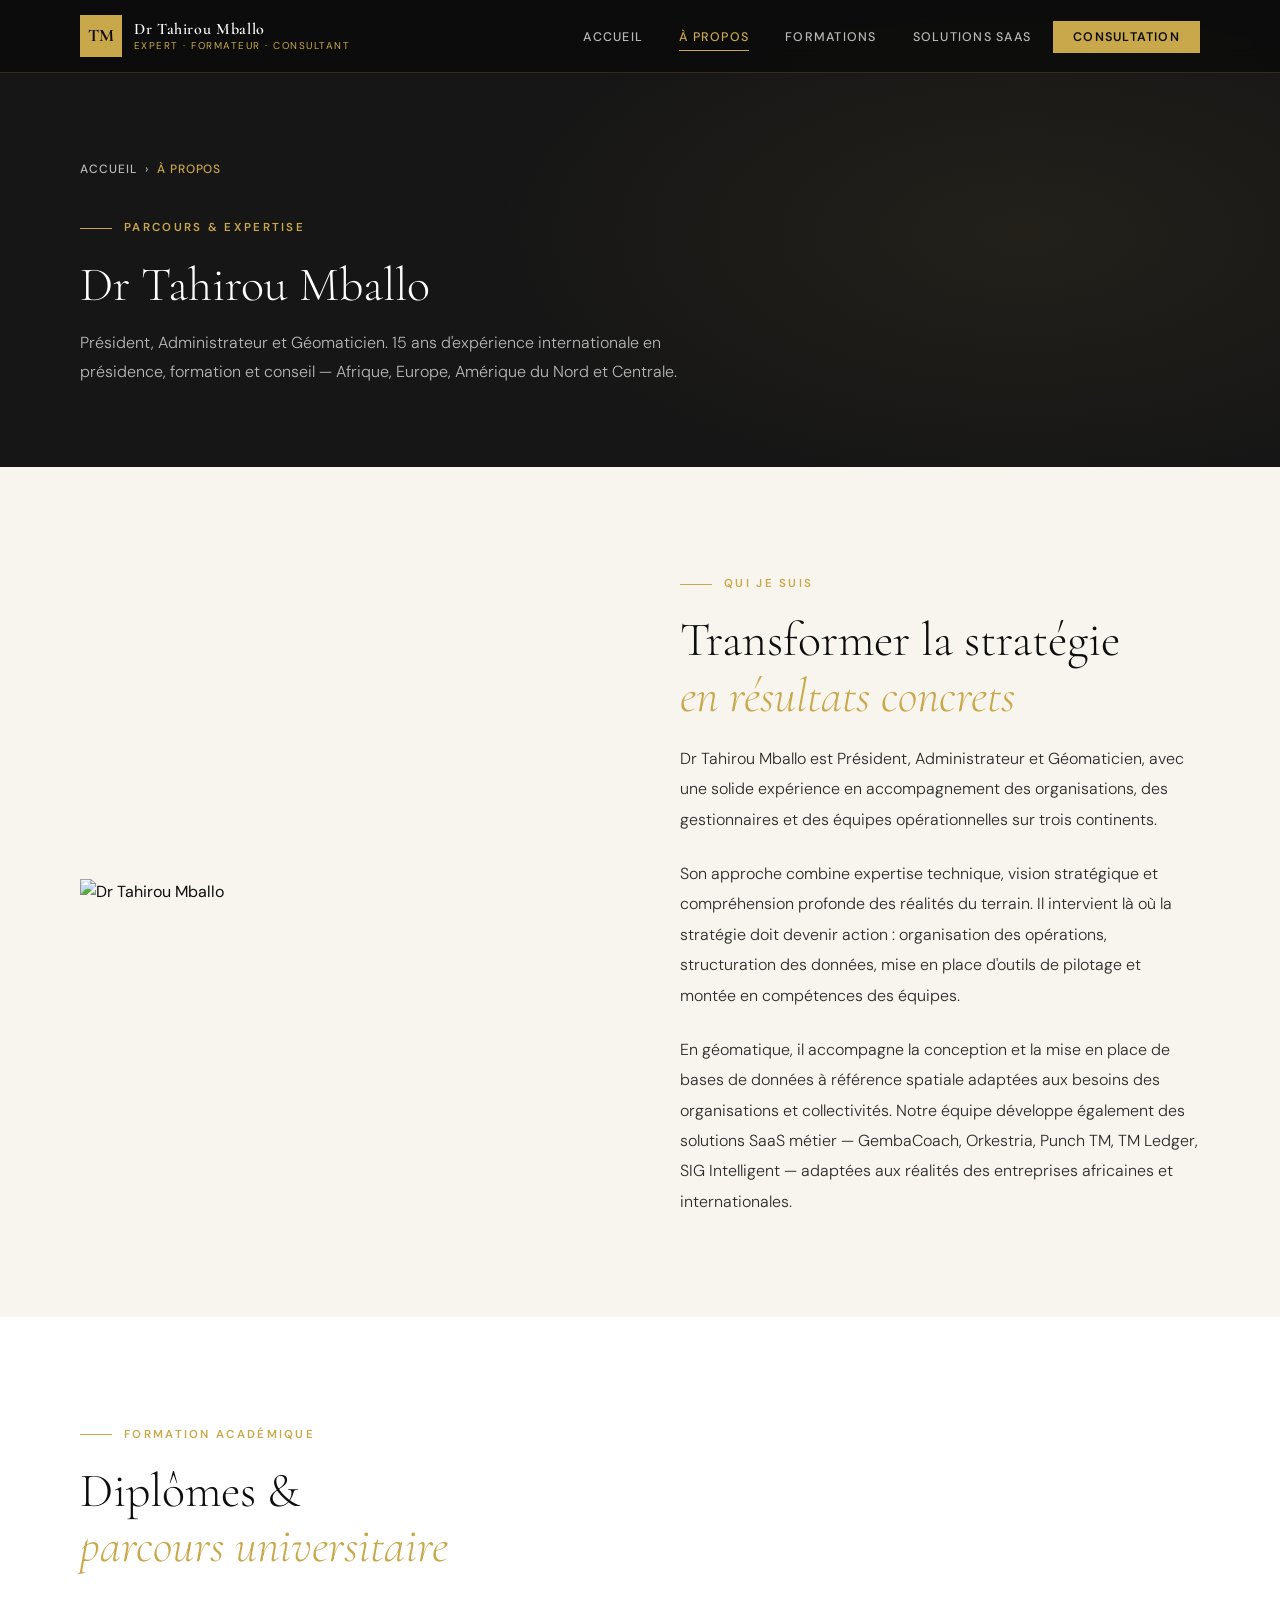
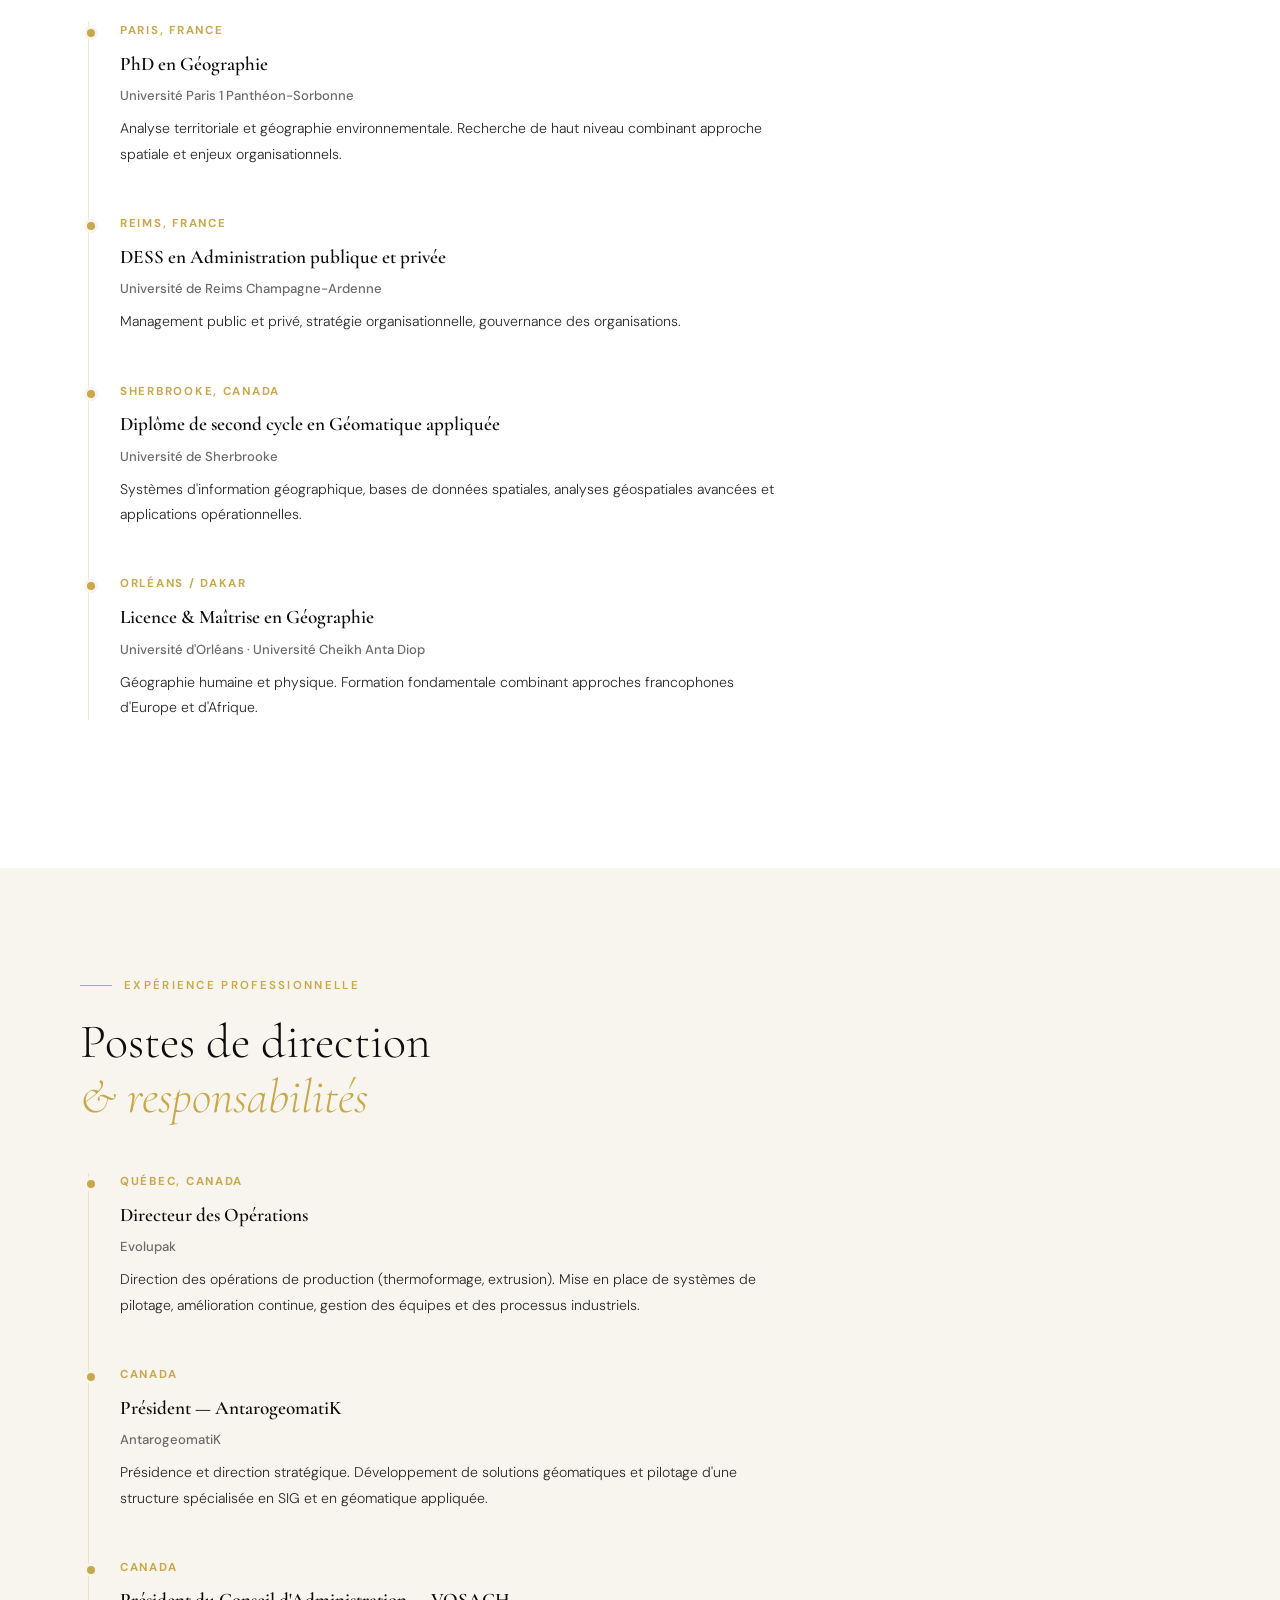
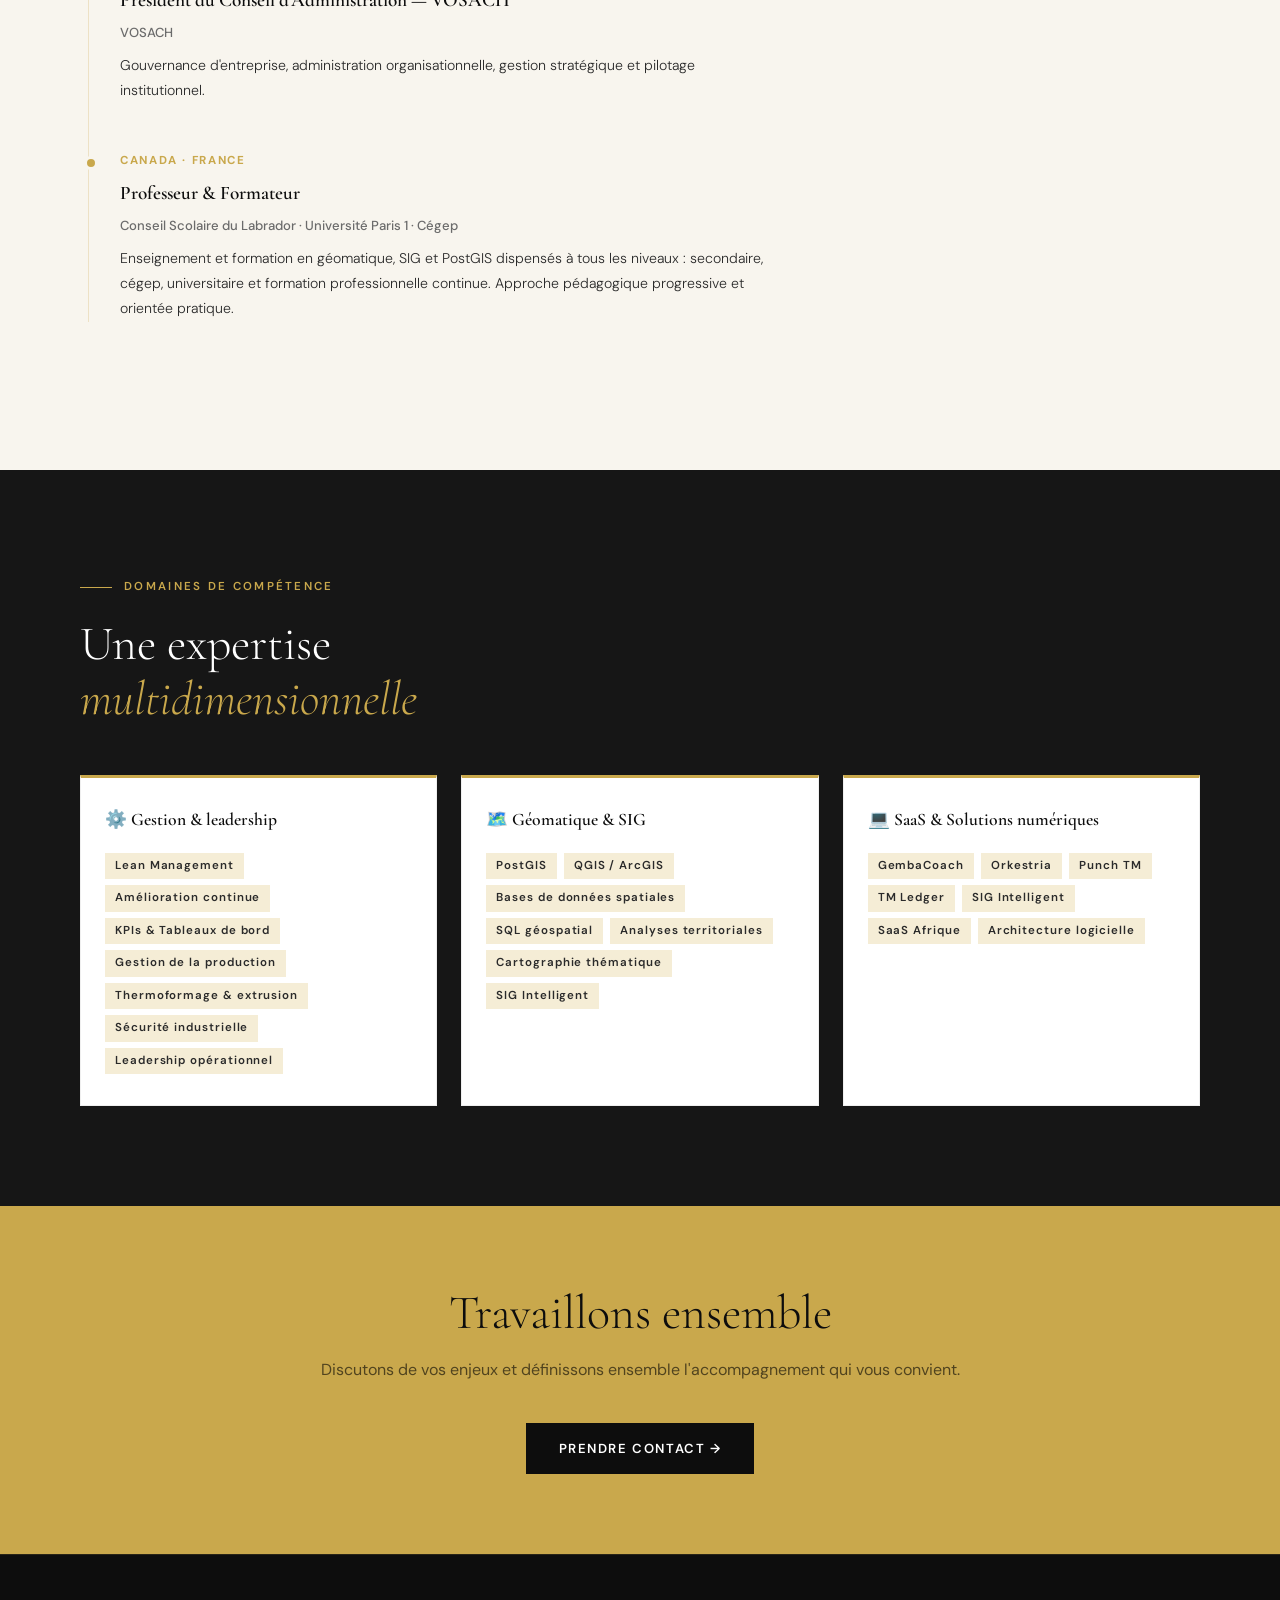
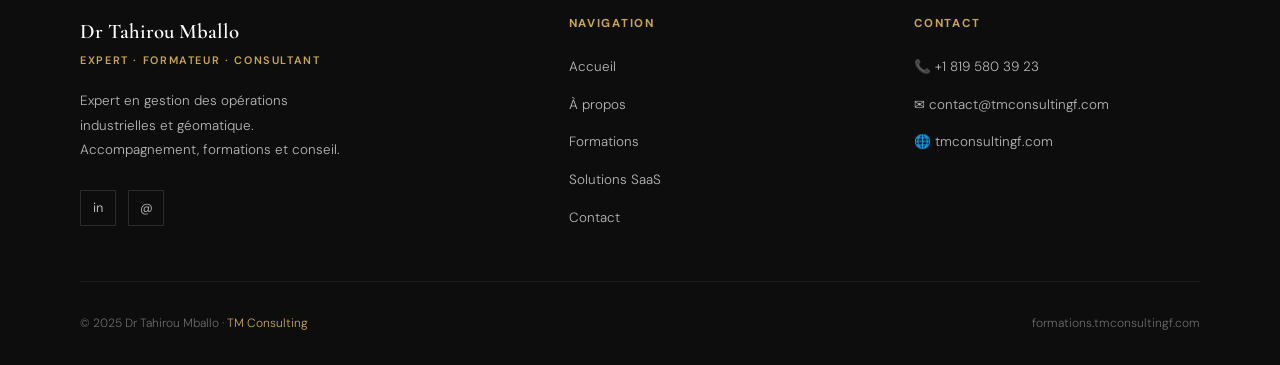
==== a-propos.html @ b9a244ca "Add files via upload" ====
<!DOCTYPE html>
<html lang="fr">
<head>
  <meta charset="UTF-8" />
  <meta name="viewport" content="width=device-width, initial-scale=1.0" />
  <title>À propos — Dr Tahirou Mballo</title>
  <meta name="description" content="Découvrez le parcours académique et professionnel de Dr Tahirou Mballo : PhD Sorbonne, géomaticien, directeur industriel, formateur international." />
  <link rel="stylesheet" href="style.css" />
  <style>
    .timeline { position: relative; padding-left: 40px; }
    .timeline::before {
      content: '';
      position: absolute; left: 8px; top: 0; bottom: 0;
      width: 1px; background: rgba(201,168,76,0.25);
    }
    .timeline-item {
      position: relative; margin-bottom: 48px;
    }
    .timeline-dot {
      position: absolute; left: -36px; top: 4px;
      width: 14px; height: 14px;
      background: var(--gold); border-radius: 50%;
      border: 3px solid var(--off-white);
    }
    .timeline-year {
      font-size: 0.72rem; font-weight: 700;
      letter-spacing: 0.15em; text-transform: uppercase;
      color: var(--gold); margin-bottom: 8px;
    }
    .timeline-title {
      font-family: var(--font-display);
      font-size: 1.2rem; font-weight: 600;
      color: var(--black); margin-bottom: 6px;
    }
    .timeline-org {
      font-size: 0.82rem; color: var(--mid);
      font-weight: 500; margin-bottom: 10px;
    }
    .timeline-desc {
      font-size: 0.88rem; color: var(--charcoal);
      line-height: 1.8; font-weight: 300;
    }
    .skills-grid {
      display: grid; grid-template-columns: repeat(3, 1fr);
      gap: 24px; margin-top: 48px;
    }
    .skill-block {
      background: var(--white); padding: 28px 24px;
      border: 1px solid rgba(0,0,0,0.06);
      border-top: 3px solid var(--gold);
    }
    .skill-block-title {
      font-family: var(--font-display); font-size: 1.1rem;
      font-weight: 600; color: var(--black); margin-bottom: 16px;
    }
    .skill-tag {
      display: inline-block;
      background: var(--gold-pale); color: var(--charcoal);
      font-size: 0.72rem; font-weight: 600; letter-spacing: 0.08em;
      padding: 4px 10px; margin: 3px 3px 3px 0;
    }
    .about-split {
      display: grid; grid-template-columns: 1fr 1fr;
      gap: 80px; align-items: center;
    }
    @media (max-width: 768px) {
      .skills-grid { grid-template-columns: 1fr; }
      .about-split { grid-template-columns: 1fr; gap: 48px; }
    }
  </style>

  <!-- Google tag (gtag.js) -->
  <script async src="https://www.googletagmanager.com/gtag/js?id=G-B671TXPC2J"></script>
  <script>
    window.dataLayer = window.dataLayer || [];
    function gtag(){dataLayer.push(arguments);}
    gtag('js', new Date());
    gtag('config', 'G-B671TXPC2J');
  </script>
</head>
<body>

<nav>
  <div class="nav-inner">
    <a href="index.html" class="nav-logo">
      <div class="nav-logo-mark">TM</div>
      <div class="nav-logo-text">
        <span class="nav-logo-name">Dr Tahirou Mballo</span>
        <span class="nav-logo-sub">Expert · Formateur · Consultant</span>
      </div>
    </a>
    <ul class="nav-links">
      <li><a href="index.html">Accueil</a></li>
      <li><a href="a-propos.html">À propos</a></li>
      <li><a href="formations.html">Formations</a></li>
      <li><a href="solutions.html">Solutions SaaS</a></li>
      <li><a href="contact.html" class="nav-cta">Consultation</a></li>
    </ul>
    <div class="nav-toggle"><span></span><span></span><span></span></div>
  </div>
</nav>

<!-- PAGE HERO -->
<div class="page-hero">
  <div class="container page-hero-inner">
    <div class="breadcrumb">
      <a href="index.html">Accueil</a>
      <span class="breadcrumb-sep">›</span>
      <span>À propos</span>
    </div>
    <div class="section-eyebrow">
      <span class="section-eyebrow-line"></span>
      <span>Parcours & expertise</span>
    </div>
    <h1 class="section-title">Dr Tahirou Mballo</h1>
    <p class="section-subtitle">Président, Administrateur et Géomaticien. 15 ans d'expérience internationale en présidence, formation et conseil — Afrique, Europe, Amérique du Nord et Centrale.</p>
  </div>
</div>

<!-- BIO SPLIT -->
<section style="background:var(--off-white)">
  <div class="container">
    <div class="about-split">
      <div>
        <img
          src="https://images.squarespace-cdn.com/content/v1/696e6aacc1ed0f433fd55e11/cd7c0e10-d17a-49be-b29f-80b2550ee6e0/image+Tahirou.jpg"
          alt="Dr Tahirou Mballo"
          style="width:100%; max-width:460px; display:block;"
          loading="lazy"
        />
      </div>
      <div>
        <div class="section-eyebrow fade-up">
          <span class="section-eyebrow-line"></span>
          <span>Qui je suis</span>
        </div>
        <h2 class="section-title fade-up">Transformer la stratégie<br><em>en résultats concrets</em></h2>
        <p style="font-size:1rem; line-height:1.9; color:var(--charcoal); font-weight:300; margin-bottom:24px;" class="fade-up">
          Dr Tahirou Mballo est Président, Administrateur et Géomaticien, avec une solide expérience en accompagnement des organisations, des gestionnaires et des équipes opérationnelles sur trois continents.
        </p>
        <p style="font-size:1rem; line-height:1.9; color:var(--charcoal); font-weight:300; margin-bottom:24px;" class="fade-up">
          Son approche combine expertise technique, vision stratégique et compréhension profonde des réalités du terrain. Il intervient là où la stratégie doit devenir action : organisation des opérations, structuration des données, mise en place d'outils de pilotage et montée en compétences des équipes.
        </p>
        <p style="font-size:1rem; line-height:1.9; color:var(--charcoal); font-weight:300;" class="fade-up">
          En géomatique, il accompagne la conception et la mise en place de bases de données à référence spatiale adaptées aux besoins des organisations et collectivités. Notre équipe développe également des solutions SaaS métier — GembaCoach, Orkestria, Punch TM, TM Ledger, SIG Intelligent — adaptées aux réalités des entreprises africaines et internationales.
        </p>
      </div>
    </div>
  </div>
</section>

<!-- DIPLÔMES / TIMELINE -->
<section style="background:var(--white)">
  <div class="container">
    <div class="section-eyebrow fade-up">
      <span class="section-eyebrow-line"></span>
      <span>Formation académique</span>
    </div>
    <h2 class="section-title fade-up">Diplômes &<br><em>parcours universitaire</em></h2>
    <div style="max-width:700px; margin-top:48px;">
      <div class="timeline">

        <div class="timeline-item fade-up">
          <div class="timeline-dot"></div>
          <div class="timeline-year">Paris, France</div>
          <div class="timeline-title">PhD en Géographie</div>
          <div class="timeline-org">Université Paris 1 Panthéon-Sorbonne</div>
          <div class="timeline-desc">Analyse territoriale et géographie environnementale. Recherche de haut niveau combinant approche spatiale et enjeux organisationnels.</div>
        </div>

        <div class="timeline-item fade-up">
          <div class="timeline-dot"></div>
          <div class="timeline-year">Reims, France</div>
          <div class="timeline-title">DESS en Administration publique et privée</div>
          <div class="timeline-org">Université de Reims Champagne-Ardenne</div>
          <div class="timeline-desc">Management public et privé, stratégie organisationnelle, gouvernance des organisations.</div>
        </div>

        <div class="timeline-item fade-up">
          <div class="timeline-dot"></div>
          <div class="timeline-year">Sherbrooke, Canada</div>
          <div class="timeline-title">Diplôme de second cycle en Géomatique appliquée</div>
          <div class="timeline-org">Université de Sherbrooke</div>
          <div class="timeline-desc">Systèmes d'information géographique, bases de données spatiales, analyses géospatiales avancées et applications opérationnelles.</div>
        </div>

        <div class="timeline-item fade-up">
          <div class="timeline-dot"></div>
          <div class="timeline-year">Orléans / Dakar</div>
          <div class="timeline-title">Licence & Maîtrise en Géographie</div>
          <div class="timeline-org">Université d'Orléans · Université Cheikh Anta Diop</div>
          <div class="timeline-desc">Géographie humaine et physique. Formation fondamentale combinant approches francophones d'Europe et d'Afrique.</div>
        </div>

      </div>
    </div>
  </div>
</section>

<!-- EXPÉRIENCE PRO -->
<section style="background:var(--off-white)">
  <div class="container">
    <div class="section-eyebrow fade-up">
      <span class="section-eyebrow-line"></span>
      <span>Expérience professionnelle</span>
    </div>
    <h2 class="section-title fade-up">Postes de direction<br><em>& responsabilités</em></h2>
    <div style="max-width:700px; margin-top:48px;">
      <div class="timeline">

        <div class="timeline-item fade-up">
          <div class="timeline-dot"></div>
          <div class="timeline-year">Québec, Canada</div>
          <div class="timeline-title">Directeur des Opérations</div>
          <div class="timeline-org">Evolupak</div>
          <div class="timeline-desc">Direction des opérations de production (thermoformage, extrusion). Mise en place de systèmes de pilotage, amélioration continue, gestion des équipes et des processus industriels.</div>
        </div>

        <div class="timeline-item fade-up">
          <div class="timeline-dot"></div>
          <div class="timeline-year">Canada</div>
          <div class="timeline-title">Président — AntarogeomatiK</div>
          <div class="timeline-org">AntarogeomatiK</div>
          <div class="timeline-desc">Présidence et direction stratégique. Développement de solutions géomatiques et pilotage d'une structure spécialisée en SIG et en géomatique appliquée.</div>
        </div>

        <div class="timeline-item fade-up">
          <div class="timeline-dot"></div>
          <div class="timeline-year">Canada</div>
          <div class="timeline-title">Président du Conseil d'Administration — VOSACH</div>
          <div class="timeline-org">VOSACH</div>
          <div class="timeline-desc">Gouvernance d'entreprise, administration organisationnelle, gestion stratégique et pilotage institutionnel.</div>
        </div>

        <div class="timeline-item fade-up">
          <div class="timeline-dot"></div>
          <div class="timeline-year">Canada · France</div>
          <div class="timeline-title">Professeur & Formateur</div>
          <div class="timeline-org">Conseil Scolaire du Labrador · Université Paris 1 · Cégep</div>
          <div class="timeline-desc">Enseignement et formation en géomatique, SIG et PostGIS dispensés à tous les niveaux : secondaire, cégep, universitaire et formation professionnelle continue. Approche pédagogique progressive et orientée pratique.</div>
        </div>

      </div>
    </div>
  </div>
</section>

<!-- COMPÉTENCES -->
<section style="background:var(--dark)">
  <div class="container">
    <div class="section-eyebrow fade-up">
      <span class="section-eyebrow-line"></span>
      <span>Domaines de compétence</span>
    </div>
    <h2 class="section-title fade-up" style="color:var(--white)">Une expertise<br><em>multidimensionnelle</em></h2>
    <div class="skills-grid">
      <div class="skill-block fade-up">
        <div class="skill-block-title">⚙️ Gestion & leadership</div>
        <span class="skill-tag">Lean Management</span>
        <span class="skill-tag">Amélioration continue</span>
        <span class="skill-tag">KPIs & Tableaux de bord</span>
        <span class="skill-tag">Gestion de la production</span>
        <span class="skill-tag">Thermoformage & extrusion</span>
        <span class="skill-tag">Sécurité industrielle</span>
        <span class="skill-tag">Leadership opérationnel</span>
      </div>
      <div class="skill-block fade-up">
        <div class="skill-block-title">🗺️ Géomatique & SIG</div>
        <span class="skill-tag">PostGIS</span>
        <span class="skill-tag">QGIS / ArcGIS</span>
        <span class="skill-tag">Bases de données spatiales</span>
        <span class="skill-tag">SQL géospatial</span>
        <span class="skill-tag">Analyses territoriales</span>
        <span class="skill-tag">Cartographie thématique</span>
        <span class="skill-tag">SIG Intelligent</span>
      </div>
      <div class="skill-block fade-up">
        <div class="skill-block-title">💻 SaaS & Solutions numériques</div>
        <span class="skill-tag">GembaCoach</span>
        <span class="skill-tag">Orkestria</span>
        <span class="skill-tag">Punch TM</span>
        <span class="skill-tag">TM Ledger</span>
        <span class="skill-tag">SIG Intelligent</span>
        <span class="skill-tag">SaaS Afrique</span>
        <span class="skill-tag">Architecture logicielle</span>
      </div>
    </div>
  </div>
</section>

<!-- CTA -->
<div class="cta-band">
  <div class="container">
    <h2 class="section-title">Travaillons ensemble</h2>
    <p>Discutons de vos enjeux et définissons ensemble l'accompagnement qui vous convient.</p>
    <a href="contact.html" class="btn btn-dark">Prendre contact →</a>
  </div>
</div>

<footer>
  <div class="container">
    <div class="footer-grid">
      <div>
        <div class="footer-brand-name">Dr Tahirou Mballo</div>
        <div class="footer-brand-tag">Expert · Formateur · Consultant</div>
        <p class="footer-brand-desc">Expert en gestion des opérations industrielles et géomatique. Accompagnement, formations et conseil.</p>
        <div class="footer-social">
          <a href="https://www.linkedin.com/in/tahirou-m-24b59b109" target="_blank" rel="noopener">in</a>
          <a href="mailto:contact@tmconsultingf.com">@</a>
        </div>
      </div>
      <div>
        <div class="footer-col-title">Navigation</div>
        <ul class="footer-links">
          <li><a href="index.html">Accueil</a></li>
          <li><a href="a-propos.html">À propos</a></li>
          <li><a href="formations.html">Formations</a></li>
          <li><a href="solutions.html">Solutions SaaS</a></li>
          <li><a href="contact.html">Contact</a></li>
        </ul>
      </div>
      <div>
        <div class="footer-col-title">Contact</div>
        <ul class="footer-links">
          <li><a href="tel:+18195803923">📞 +1 819 580 39 23</a></li>
          <li><a href="mailto:contact@tmconsultingf.com">✉ contact@tmconsultingf.com</a></li>
          <li><a href="https://www.tmconsultingf.com" target="_blank">🌐 tmconsultingf.com</a></li>
        </ul>
      </div>
    </div>
    <div class="footer-bottom">
      <p class="footer-copy">© 2025 Dr Tahirou Mballo · <a href="https://www.tmconsultingf.com">TM Consulting</a></p>
      <p class="footer-copy">formations.tmconsultingf.com</p>
    </div>
  </div>
</footer>

<script src="script.js"></script>
</body>
</html>
---- style.css ----
@import url('https://fonts.googleapis.com/css2?family=Cormorant+Garamond:ital,wght@0,300;0,400;0,600;0,700;1,300;1,400&family=DM+Sans:wght@300;400;500;600&display=swap');

:root {
  --gold: #C9A84C;
  --gold-light: #E8C97A;
  --gold-pale: #F5EDD6;
  --black: #0D0D0D;
  --dark: #161616;
  --charcoal: #2A2A2A;
  --mid: #6B6B6B;
  --silver: #B8B8B8;
  --off-white: #F8F5EE;
  --white: #FFFFFF;
  --accent: #8B1A1A;

  --font-display: 'Cormorant Garamond', Georgia, serif;
  --font-body: 'DM Sans', sans-serif;

  --max-w: 1200px;
  --section-pad: 100px 0;
  --radius: 2px;
  --transition: all 0.35s cubic-bezier(0.25, 0.46, 0.45, 0.94);
}

*, *::before, *::after { box-sizing: border-box; margin: 0; padding: 0; }

html { scroll-behavior: smooth; font-size: 16px; }

body {
  background: var(--off-white);
  color: var(--black);
  font-family: var(--font-body);
  line-height: 1.6;
  overflow-x: hidden;
}

/* ── SCROLLBAR ─────────────────────────────── */
::-webkit-scrollbar { width: 4px; }
::-webkit-scrollbar-track { background: var(--off-white); }
::-webkit-scrollbar-thumb { background: var(--gold); }

/* ── CONTAINER ──────────────────────────────── */
.container { max-width: var(--max-w); margin: 0 auto; padding: 0 40px; }

/* ── NAV ────────────────────────────────────── */
nav {
  position: fixed; top: 0; left: 0; right: 0; z-index: 1000;
  background: rgba(13,13,13,0.96);
  backdrop-filter: blur(12px);
  border-bottom: 1px solid rgba(201,168,76,0.2);
  transition: var(--transition);
}

.nav-inner {
  max-width: var(--max-w);
  margin: 0 auto;
  padding: 0 40px;
  height: 72px;
  display: flex;
  align-items: center;
  justify-content: space-between;
}

.nav-logo {
  display: flex; align-items: center; gap: 12px;
  text-decoration: none;
}

.nav-logo-mark {
  width: 42px; height: 42px;
  background: var(--gold);
  display: flex; align-items: center; justify-content: center;
  font-family: var(--font-display);
  font-size: 1.1rem; font-weight: 700;
  color: var(--black);
  letter-spacing: -0.02em;
}

.nav-logo-text {
  display: flex; flex-direction: column;
  line-height: 1.2;
}

.nav-logo-name {
  font-family: var(--font-display);
  font-size: 1rem; font-weight: 600;
  color: var(--white);
  letter-spacing: 0.04em;
}

.nav-logo-sub {
  font-size: 0.62rem; font-weight: 400;
  color: var(--gold);
  letter-spacing: 0.15em;
  text-transform: uppercase;
}

.nav-links {
  display: flex; align-items: center; gap: 8px;
  list-style: none;
}

.nav-links a {
  font-family: var(--font-body);
  font-size: 0.78rem;
  font-weight: 500;
  letter-spacing: 0.1em;
  text-transform: uppercase;
  color: var(--silver);
  text-decoration: none;
  padding: 6px 14px;
  transition: var(--transition);
  position: relative;
}

.nav-links a::after {
  content: '';
  position: absolute; bottom: 0; left: 14px; right: 14px;
  height: 1px;
  background: var(--gold);
  transform: scaleX(0);
  transition: var(--transition);
}

.nav-links a:hover { color: var(--white); }
.nav-links a:hover::after, .nav-links a.active::after { transform: scaleX(1); }
.nav-links a.active { color: var(--gold); }

.nav-cta {
  background: var(--gold) !important;
  color: var(--black) !important;
  padding: 8px 20px !important;
  font-weight: 600 !important;
}
.nav-cta:hover { background: var(--gold-light) !important; }
.nav-cta::after { display: none !important; }

/* Hamburger */
.nav-toggle {
  display: none;
  flex-direction: column; gap: 5px;
  cursor: pointer; padding: 4px;
}
.nav-toggle span {
  width: 24px; height: 2px;
  background: var(--silver);
  transition: var(--transition);
}

/* ── HERO ────────────────────────────────────── */
.hero {
  min-height: 100vh;
  background: var(--dark);
  display: flex; align-items: center;
  position: relative;
  overflow: hidden;
  padding-top: 72px;
}

.hero-bg {
  position: absolute; inset: 0;
  background:
    radial-gradient(ellipse 60% 80% at 70% 50%, rgba(201,168,76,0.08) 0%, transparent 70%),
    radial-gradient(ellipse 40% 60% at 10% 80%, rgba(139,26,26,0.06) 0%, transparent 60%);
}

.hero-grid {
  position: absolute; inset: 0;
  background-image:
    linear-gradient(rgba(201,168,76,0.04) 1px, transparent 1px),
    linear-gradient(90deg, rgba(201,168,76,0.04) 1px, transparent 1px);
  background-size: 80px 80px;
}

.hero-inner {
  position: relative; z-index: 2;
  max-width: var(--max-w);
  margin: 0 auto;
  padding: 80px 40px;
  display: grid;
  grid-template-columns: 1fr 1fr;
  gap: 80px;
  align-items: center;
}

.hero-eyebrow {
  display: inline-flex; align-items: center; gap: 12px;
  margin-bottom: 28px;
}

.hero-eyebrow-line { width: 40px; height: 1px; background: var(--gold); }

.hero-eyebrow span {
  font-size: 0.72rem;
  font-weight: 600;
  letter-spacing: 0.2em;
  text-transform: uppercase;
  color: var(--gold);
}

.hero-title {
  font-family: var(--font-display);
  font-size: clamp(2.8rem, 5vw, 4.2rem);
  font-weight: 300;
  line-height: 1.1;
  color: var(--white);
  margin-bottom: 24px;
}

.hero-title strong {
  display: block;
  font-weight: 700;
  color: var(--gold);
  font-style: italic;
}

.hero-sub {
  font-size: 1.05rem;
  font-weight: 300;
  color: var(--silver);
  margin-bottom: 48px;
  max-width: 480px;
  line-height: 1.8;
}

.hero-actions { display: flex; gap: 16px; flex-wrap: wrap; }

.btn {
  display: inline-flex; align-items: center; gap: 10px;
  padding: 14px 32px;
  font-family: var(--font-body);
  font-size: 0.82rem;
  font-weight: 600;
  letter-spacing: 0.12em;
  text-transform: uppercase;
  text-decoration: none;
  transition: var(--transition);
  cursor: pointer;
  border: none;
}

.btn-primary {
  background: var(--gold);
  color: var(--black);
}
.btn-primary:hover {
  background: var(--gold-light);
  transform: translateY(-2px);
  box-shadow: 0 12px 40px rgba(201,168,76,0.3);
}

.btn-outline {
  background: transparent;
  color: var(--white);
  border: 1px solid rgba(255,255,255,0.2);
}
.btn-outline:hover {
  border-color: var(--gold);
  color: var(--gold);
  transform: translateY(-2px);
}

.btn-dark {
  background: var(--black);
  color: var(--white);
  border: 1px solid var(--black);
}
.btn-dark:hover {
  background: var(--charcoal);
  transform: translateY(-2px);
}

.hero-stats {
  display: flex; gap: 40px; margin-top: 56px;
  padding-top: 40px;
  border-top: 1px solid rgba(255,255,255,0.08);
}

.hero-stat-num {
  font-family: var(--font-display);
  font-size: 2.2rem;
  font-weight: 700;
  color: var(--gold);
  line-height: 1;
}

.hero-stat-label {
  font-size: 0.72rem;
  font-weight: 400;
  color: var(--silver);
  letter-spacing: 0.08em;
  margin-top: 4px;
}

.hero-visual {
  position: relative;
}

.hero-img-wrap {
  position: relative;
}

.hero-img-wrap::before {
  content: '';
  position: absolute;
  top: -20px; left: -20px;
  right: 20px; bottom: 20px;
  border: 1px solid rgba(201,168,76,0.3);
  z-index: 0;
}

.hero-img-wrap img {
  width: 100%;
  height: 520px;
  object-fit: cover;
  object-position: top center;
  position: relative; z-index: 1;
  filter: grayscale(20%);
}

.hero-badge {
  position: absolute;
  bottom: -24px; left: -24px; z-index: 2;
  background: var(--gold);
  color: var(--black);
  padding: 20px 24px;
  min-width: 160px;
}

.hero-badge-num {
  font-family: var(--font-display);
  font-size: 2rem;
  font-weight: 700;
  line-height: 1;
}

.hero-badge-text {
  font-size: 0.68rem;
  font-weight: 600;
  letter-spacing: 0.1em;
  text-transform: uppercase;
  margin-top: 4px;
}

/* ── TICKER ──────────────────────────────────── */
.ticker {
  background: var(--gold);
  padding: 14px 0;
  overflow: hidden;
}

.ticker-inner {
  display: flex; align-items: center;
  white-space: nowrap;
  animation: ticker 30s linear infinite;
}

.ticker-item {
  font-size: 0.75rem;
  font-weight: 700;
  letter-spacing: 0.2em;
  text-transform: uppercase;
  color: var(--black);
  padding: 0 40px;
}

.ticker-sep {
  color: rgba(0,0,0,0.3);
  font-size: 1rem;
}

@keyframes ticker {
  from { transform: translateX(0); }
  to { transform: translateX(-50%); }
}

/* ── SECTIONS ────────────────────────────────── */
section { padding: var(--section-pad); }

.section-eyebrow {
  display: inline-flex; align-items: center; gap: 12px;
  margin-bottom: 20px;
}

.section-eyebrow-line { width: 32px; height: 1px; background: var(--gold); }

.section-eyebrow span {
  font-size: 0.72rem;
  font-weight: 600;
  letter-spacing: 0.2em;
  text-transform: uppercase;
  color: var(--gold);
}

.section-title {
  font-family: var(--font-display);
  font-size: clamp(2rem, 4vw, 3rem);
  font-weight: 300;
  line-height: 1.15;
  color: var(--black);
  margin-bottom: 20px;
}

.section-title em {
  font-style: italic;
  color: var(--gold);
}

.section-subtitle {
  font-size: 1rem;
  font-weight: 300;
  color: var(--mid);
  max-width: 560px;
  line-height: 1.8;
}

/* ── SERVICES ────────────────────────────────── */
.services { background: var(--white); }

.services-grid {
  display: grid;
  grid-template-columns: repeat(3, 1fr);
  gap: 2px;
  margin-top: 60px;
  background: var(--silver);
}

.service-card {
  background: var(--white);
  padding: 48px 40px;
  position: relative;
  overflow: hidden;
  text-decoration: none;
  display: block;
  transition: var(--transition);
}

.service-card::before {
  content: '';
  position: absolute;
  bottom: 0; left: 0; right: 0;
  height: 3px;
  background: var(--gold);
  transform: scaleX(0);
  transform-origin: left;
  transition: var(--transition);
}

.service-card:hover::before { transform: scaleX(1); }
.service-card:hover { background: var(--off-white); }

.service-num {
  font-family: var(--font-display);
  font-size: 3.5rem;
  font-weight: 300;
  color: var(--gold-pale);
  line-height: 1;
  margin-bottom: 24px;
  transition: var(--transition);
}

.service-card:hover .service-num { color: var(--gold-light); }

.service-icon {
  width: 48px; height: 48px;
  background: var(--gold-pale);
  display: flex; align-items: center; justify-content: center;
  margin-bottom: 24px;
  font-size: 1.4rem;
  transition: var(--transition);
}

.service-card:hover .service-icon { background: var(--gold); }

.service-title {
  font-family: var(--font-display);
  font-size: 1.4rem;
  font-weight: 600;
  color: var(--black);
  margin-bottom: 16px;
  line-height: 1.3;
}

.service-desc {
  font-size: 0.88rem;
  font-weight: 300;
  color: var(--mid);
  line-height: 1.8;
  margin-bottom: 28px;
}

.service-link {
  display: inline-flex; align-items: center; gap: 8px;
  font-size: 0.75rem;
  font-weight: 600;
  letter-spacing: 0.12em;
  text-transform: uppercase;
  color: var(--gold);
}

.service-arrow { transition: var(--transition); }
.service-card:hover .service-arrow { transform: translateX(4px); }

/* ── ABOUT STRIP ─────────────────────────────── */
.about-strip {
  background: var(--dark);
  display: grid;
  grid-template-columns: 1fr 1fr;
  min-height: 600px;
}

.about-img-col {
  position: relative; overflow: hidden;
}

.about-img-col img {
  width: 100%; height: 100%;
  object-fit: cover;
  object-position: top center;
  filter: grayscale(30%) brightness(0.7);
  transition: var(--transition);
}

.about-strip:hover .about-img-col img {
  filter: grayscale(10%) brightness(0.8);
}

.about-img-overlay {
  position: absolute; inset: 0;
  background: linear-gradient(90deg, transparent 60%, var(--dark) 100%);
}

.about-content {
  padding: 80px 60px;
  display: flex; flex-direction: column; justify-content: center;
}

.about-quote {
  font-family: var(--font-display);
  font-size: 1.5rem;
  font-weight: 300;
  font-style: italic;
  color: var(--off-white);
  border-left: 2px solid var(--gold);
  padding-left: 24px;
  margin: 32px 0;
  line-height: 1.6;
}

.about-bio {
  font-size: 0.9rem;
  font-weight: 300;
  color: var(--silver);
  line-height: 1.9;
  margin-bottom: 40px;
}

.credentials {
  display: flex; flex-direction: column; gap: 12px;
  margin-bottom: 40px;
}

.credential {
  display: flex; align-items: flex-start; gap: 12px;
  padding: 14px 18px;
  background: rgba(255,255,255,0.04);
  border: 1px solid rgba(201,168,76,0.15);
}

.credential-dot {
  width: 6px; height: 6px;
  background: var(--gold);
  border-radius: 50%;
  margin-top: 6px; flex-shrink: 0;
}

.credential-text {
  font-size: 0.82rem;
  font-weight: 400;
  color: var(--silver);
  line-height: 1.5;
}

.credential-text strong {
  color: var(--off-white);
  font-weight: 600;
  display: block;
}

/* ── FORMATIONS ──────────────────────────────── */
.formations-section { background: var(--off-white); }

.formations-grid {
  display: grid;
  grid-template-columns: repeat(2, 1fr);
  gap: 32px;
  margin-top: 60px;
}

.formation-card {
  background: var(--white);
  border: 1px solid rgba(0,0,0,0.06);
  overflow: hidden;
  text-decoration: none;
  display: block;
  transition: var(--transition);
}

.formation-card:hover {
  transform: translateY(-4px);
  box-shadow: 0 24px 60px rgba(0,0,0,0.1);
  border-color: var(--gold);
}

.formation-img {
  height: 240px;
  overflow: hidden;
}

.formation-img img {
  width: 100%; height: 100%;
  object-fit: cover;
  transition: transform 0.5s ease;
}

.formation-card:hover .formation-img img { transform: scale(1.04); }

.formation-body { padding: 36px 36px 40px; }

.formation-tag {
  display: inline-block;
  background: var(--gold-pale);
  color: var(--gold);
  font-size: 0.68rem;
  font-weight: 700;
  letter-spacing: 0.15em;
  text-transform: uppercase;
  padding: 4px 12px;
  margin-bottom: 20px;
}

.formation-title {
  font-family: var(--font-display);
  font-size: 1.5rem;
  font-weight: 600;
  color: var(--black);
  margin-bottom: 16px;
  line-height: 1.3;
}

.formation-desc {
  font-size: 0.88rem;
  font-weight: 300;
  color: var(--mid);
  line-height: 1.8;
  margin-bottom: 28px;
}

.formation-modules {
  list-style: none;
  margin-bottom: 32px;
}

.formation-modules li {
  display: flex; align-items: center; gap: 10px;
  font-size: 0.82rem;
  font-weight: 400;
  color: var(--charcoal);
  padding: 8px 0;
  border-bottom: 1px solid rgba(0,0,0,0.05);
}

.formation-modules li::before {
  content: '→';
  color: var(--gold);
  font-weight: 700;
  flex-shrink: 0;
}

.formation-footer {
  display: flex; align-items: center; justify-content: space-between;
  padding-top: 20px;
  border-top: 1px solid rgba(0,0,0,0.06);
}

.formation-meta {
  font-size: 0.75rem;
  color: var(--mid);
  font-weight: 400;
}

/* ── TESTIMONIALS / STATS ────────────────────── */
.impact { background: var(--black); padding: 80px 0; }

.impact-grid {
  display: grid;
  grid-template-columns: repeat(4, 1fr);
  gap: 1px;
  background: rgba(255,255,255,0.06);
  margin-bottom: 80px;
}

.impact-item {
  background: var(--black);
  padding: 48px 32px;
  text-align: center;
}

.impact-num {
  font-family: var(--font-display);
  font-size: 3rem;
  font-weight: 700;
  color: var(--gold);
  line-height: 1;
  margin-bottom: 10px;
}

.impact-label {
  font-size: 0.78rem;
  font-weight: 400;
  color: var(--silver);
  letter-spacing: 0.08em;
  line-height: 1.5;
}

.expertise-flags {
  display: flex; justify-content: center; gap: 24px;
  flex-wrap: wrap;
  padding-top: 60px;
  border-top: 1px solid rgba(255,255,255,0.06);
}

.expertise-flag {
  display: flex; align-items: center; gap: 10px;
  padding: 12px 20px;
  border: 1px solid rgba(201,168,76,0.2);
  background: rgba(201,168,76,0.04);
}

.expertise-flag span {
  font-size: 0.75rem;
  font-weight: 600;
  letter-spacing: 0.1em;
  text-transform: uppercase;
  color: var(--silver);
}

.flag-icon { font-size: 1rem; }

/* ── CTA BAND ─────────────────────────────────── */
.cta-band {
  background: var(--gold);
  padding: 80px 0;
  text-align: center;
}

.cta-band .section-title { color: var(--black); margin-bottom: 16px; }
.cta-band p { color: rgba(0,0,0,0.6); font-size: 1rem; margin-bottom: 40px; }

/* ── CONTACT ─────────────────────────────────── */
.contact-section { background: var(--off-white); }

.contact-grid {
  display: grid;
  grid-template-columns: 1fr 1.2fr;
  gap: 80px;
  align-items: start;
  margin-top: 60px;
}

.contact-info-item {
  display: flex; align-items: flex-start; gap: 16px;
  margin-bottom: 32px;
}

.contact-icon {
  width: 44px; height: 44px;
  background: var(--gold-pale);
  border: 1px solid rgba(201,168,76,0.3);
  display: flex; align-items: center; justify-content: center;
  font-size: 1.1rem;
  flex-shrink: 0;
}

.contact-info-text strong {
  display: block;
  font-size: 0.75rem;
  font-weight: 700;
  letter-spacing: 0.12em;
  text-transform: uppercase;
  color: var(--gold);
  margin-bottom: 4px;
}

.contact-info-text a, .contact-info-text span {
  font-size: 0.92rem;
  color: var(--charcoal);
  text-decoration: none;
  font-weight: 400;
}

.contact-form { display: flex; flex-direction: column; gap: 20px; }

.form-row { display: grid; grid-template-columns: 1fr 1fr; gap: 20px; }

.form-group { display: flex; flex-direction: column; gap: 8px; }

.form-label {
  font-size: 0.72rem;
  font-weight: 700;
  letter-spacing: 0.12em;
  text-transform: uppercase;
  color: var(--charcoal);
}

.form-input, .form-select, .form-textarea {
  background: var(--white);
  border: 1px solid rgba(0,0,0,0.1);
  padding: 14px 18px;
  font-family: var(--font-body);
  font-size: 0.9rem;
  color: var(--black);
  transition: var(--transition);
  outline: none;
  -webkit-appearance: none;
}

.form-input:focus, .form-select:focus, .form-textarea:focus {
  border-color: var(--gold);
  box-shadow: 0 0 0 3px rgba(201,168,76,0.1);
}

.form-textarea { resize: vertical; min-height: 130px; }

/* ── FOOTER ──────────────────────────────────── */
footer {
  background: var(--black);
  border-top: 1px solid rgba(201,168,76,0.15);
  padding: 60px 0 32px;
}

.footer-grid {
  display: grid;
  grid-template-columns: 1.5fr 1fr 1fr;
  gap: 60px;
  padding-bottom: 40px;
  border-bottom: 1px solid rgba(255,255,255,0.06);
  margin-bottom: 32px;
}

.footer-brand-name {
  font-family: var(--font-display);
  font-size: 1.3rem;
  font-weight: 600;
  color: var(--white);
  margin-bottom: 4px;
}

.footer-brand-tag {
  font-size: 0.68rem;
  font-weight: 600;
  letter-spacing: 0.15em;
  text-transform: uppercase;
  color: var(--gold);
  margin-bottom: 20px;
}

.footer-brand-desc {
  font-size: 0.84rem;
  font-weight: 300;
  color: var(--silver);
  line-height: 1.8;
  margin-bottom: 28px;
  max-width: 280px;
}

.footer-social { display: flex; gap: 12px; }

.footer-social a {
  width: 36px; height: 36px;
  border: 1px solid rgba(255,255,255,0.12);
  display: flex; align-items: center; justify-content: center;
  font-size: 0.8rem;
  color: var(--silver);
  text-decoration: none;
  transition: var(--transition);
}

.footer-social a:hover {
  border-color: var(--gold);
  color: var(--gold);
}

.footer-col-title {
  font-size: 0.72rem;
  font-weight: 700;
  letter-spacing: 0.15em;
  text-transform: uppercase;
  color: var(--gold);
  margin-bottom: 20px;
}

.footer-links { list-style: none; }

.footer-links li { margin-bottom: 12px; }

.footer-links a {
  font-size: 0.84rem;
  font-weight: 300;
  color: var(--silver);
  text-decoration: none;
  transition: var(--transition);
}

.footer-links a:hover { color: var(--white); padding-left: 4px; }

.footer-bottom {
  display: flex; align-items: center; justify-content: space-between;
}

.footer-copy {
  font-size: 0.75rem;
  color: var(--mid);
  font-weight: 300;
}

.footer-copy a { color: var(--gold); text-decoration: none; }

/* ── PAGE HEADERS ───────────────────────────── */
.page-hero {
  background: var(--dark);
  padding: 160px 0 80px;
  position: relative;
  overflow: hidden;
}

.page-hero::before {
  content: '';
  position: absolute; inset: 0;
  background: radial-gradient(ellipse 60% 80% at 80% 50%, rgba(201,168,76,0.07) 0%, transparent 70%);
}

.page-hero-inner { position: relative; z-index: 2; }

.page-hero .section-title { color: var(--white); margin-bottom: 16px; }
.page-hero .section-subtitle { color: var(--silver); max-width: 600px; }

.breadcrumb {
  display: flex; align-items: center; gap: 8px;
  margin-bottom: 32px;
}

.breadcrumb a, .breadcrumb span {
  font-size: 0.75rem;
  font-weight: 500;
  letter-spacing: 0.08em;
  color: var(--silver);
  text-decoration: none;
  text-transform: uppercase;
}

.breadcrumb a:hover { color: var(--gold); }
.breadcrumb-sep { color: var(--mid); }
.breadcrumb span:last-child { color: var(--gold); }

/* ── ANIMATIONS ─────────────────────────────── */
.fade-up {
  opacity: 0;
  transform: translateY(30px);
  transition: opacity 0.7s ease, transform 0.7s ease;
}

.fade-up.visible {
  opacity: 1;
  transform: translateY(0);
}

.fade-up:nth-child(2) { transition-delay: 0.1s; }
.fade-up:nth-child(3) { transition-delay: 0.2s; }
.fade-up:nth-child(4) { transition-delay: 0.3s; }

/* ── RESPONSIVE ─────────────────────────────── */
@media (max-width: 1024px) {
  .hero-inner { grid-template-columns: 1fr; gap: 60px; padding: 80px 40px; }
  .hero-visual { display: none; }
  .services-grid { grid-template-columns: 1fr 1fr; }
  .impact-grid { grid-template-columns: repeat(2, 1fr); }
  .about-strip { grid-template-columns: 1fr; }
  .about-img-col { height: 400px; }
  .footer-grid { grid-template-columns: 1fr 1fr; gap: 40px; }
}

@media (max-width: 768px) {
  :root { --section-pad: 64px 0; }
  .container { padding: 0 24px; }
  .nav-inner { padding: 0 24px; }
  .nav-links { display: none; }
  .nav-toggle { display: flex; }
  .hero-inner { padding: 60px 24px; }
  .hero-stats { gap: 24px; flex-wrap: wrap; }
  .services-grid { grid-template-columns: 1fr; }
  .formations-grid { grid-template-columns: 1fr; }
  .impact-grid { grid-template-columns: 1fr 1fr; }
  .contact-grid { grid-template-columns: 1fr; gap: 40px; }
  .form-row { grid-template-columns: 1fr; }
  .footer-grid { grid-template-columns: 1fr; gap: 32px; }
  .footer-bottom { flex-direction: column; gap: 12px; text-align: center; }
  .about-content { padding: 48px 24px; }
}

/* Mobile nav open */
.nav-open .nav-links {
  display: flex;
  flex-direction: column;
  position: absolute;
  top: 72px; left: 0; right: 0;
  background: rgba(13,13,13,0.98);
  padding: 24px;
  gap: 4px;
  border-bottom: 1px solid rgba(201,168,76,0.2);
}

.nav-open .nav-links a { padding: 12px 16px; border-bottom: 1px solid rgba(255,255,255,0.05); }
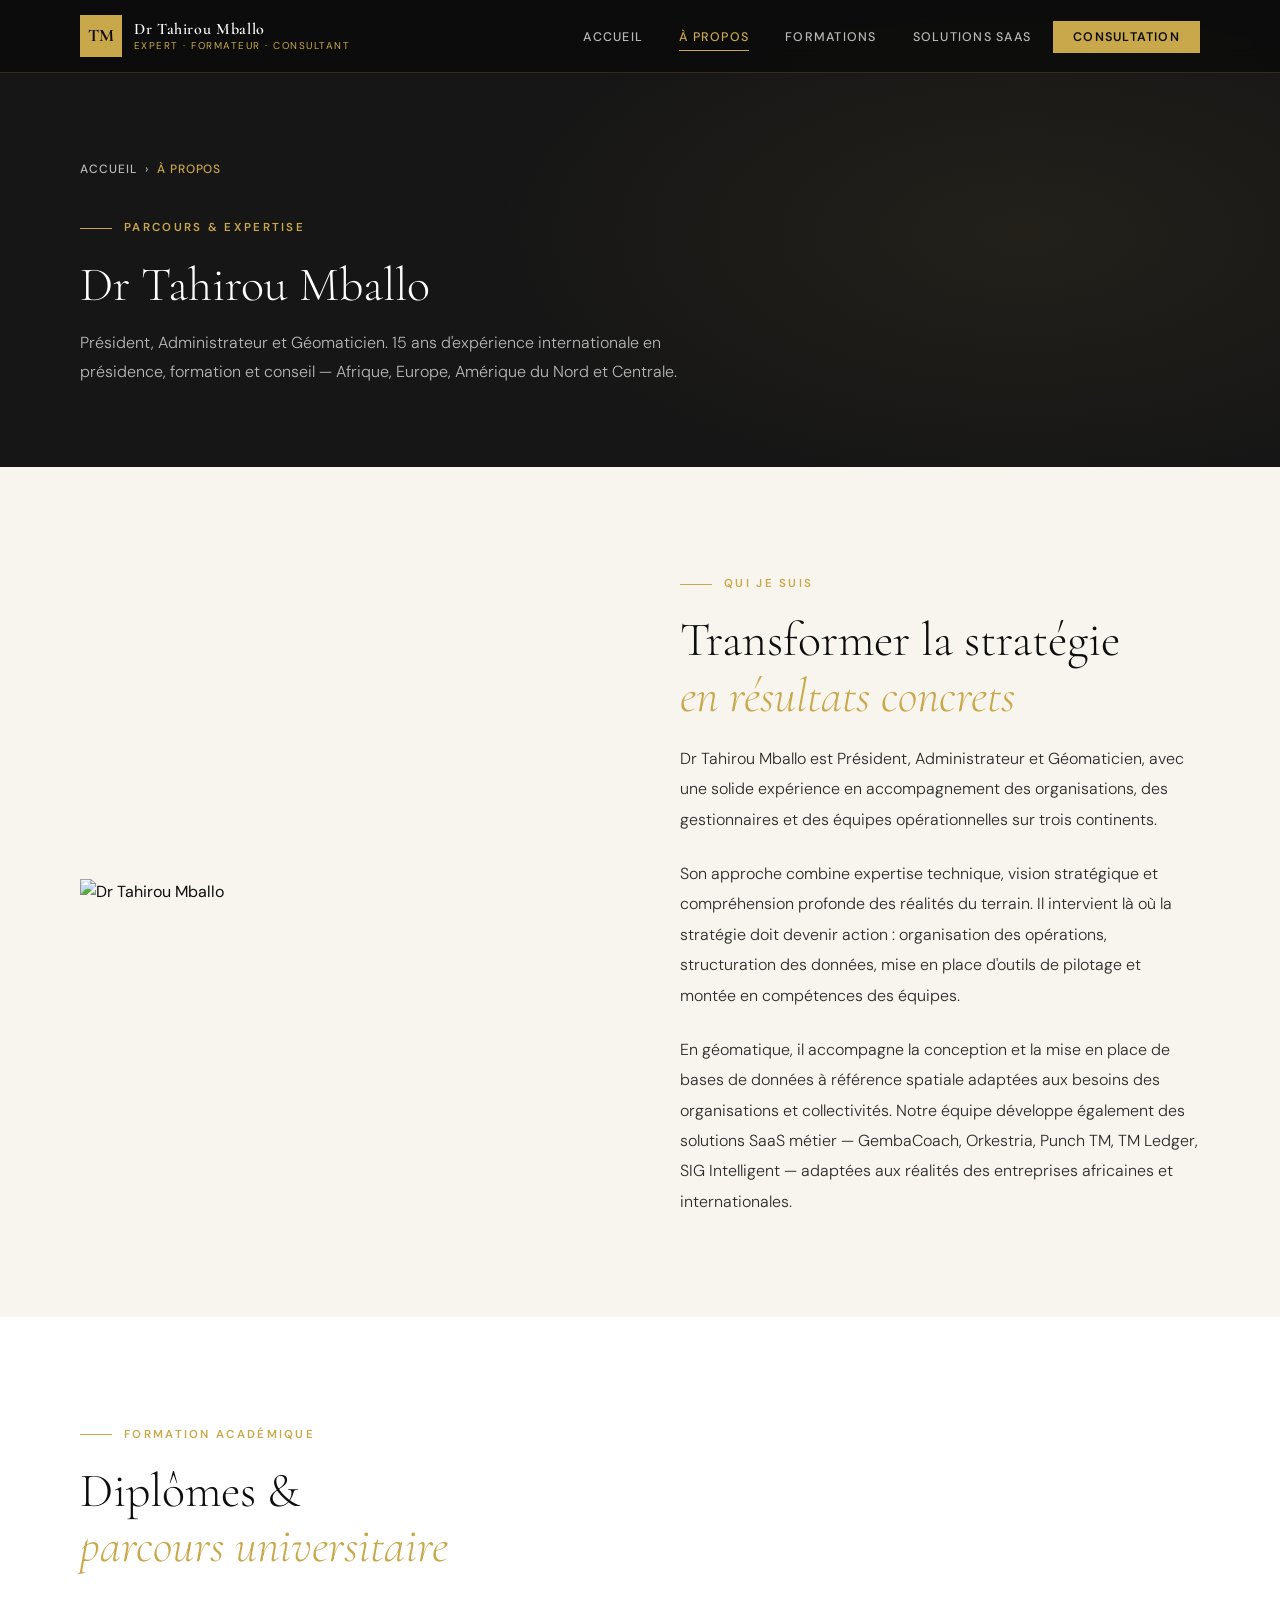
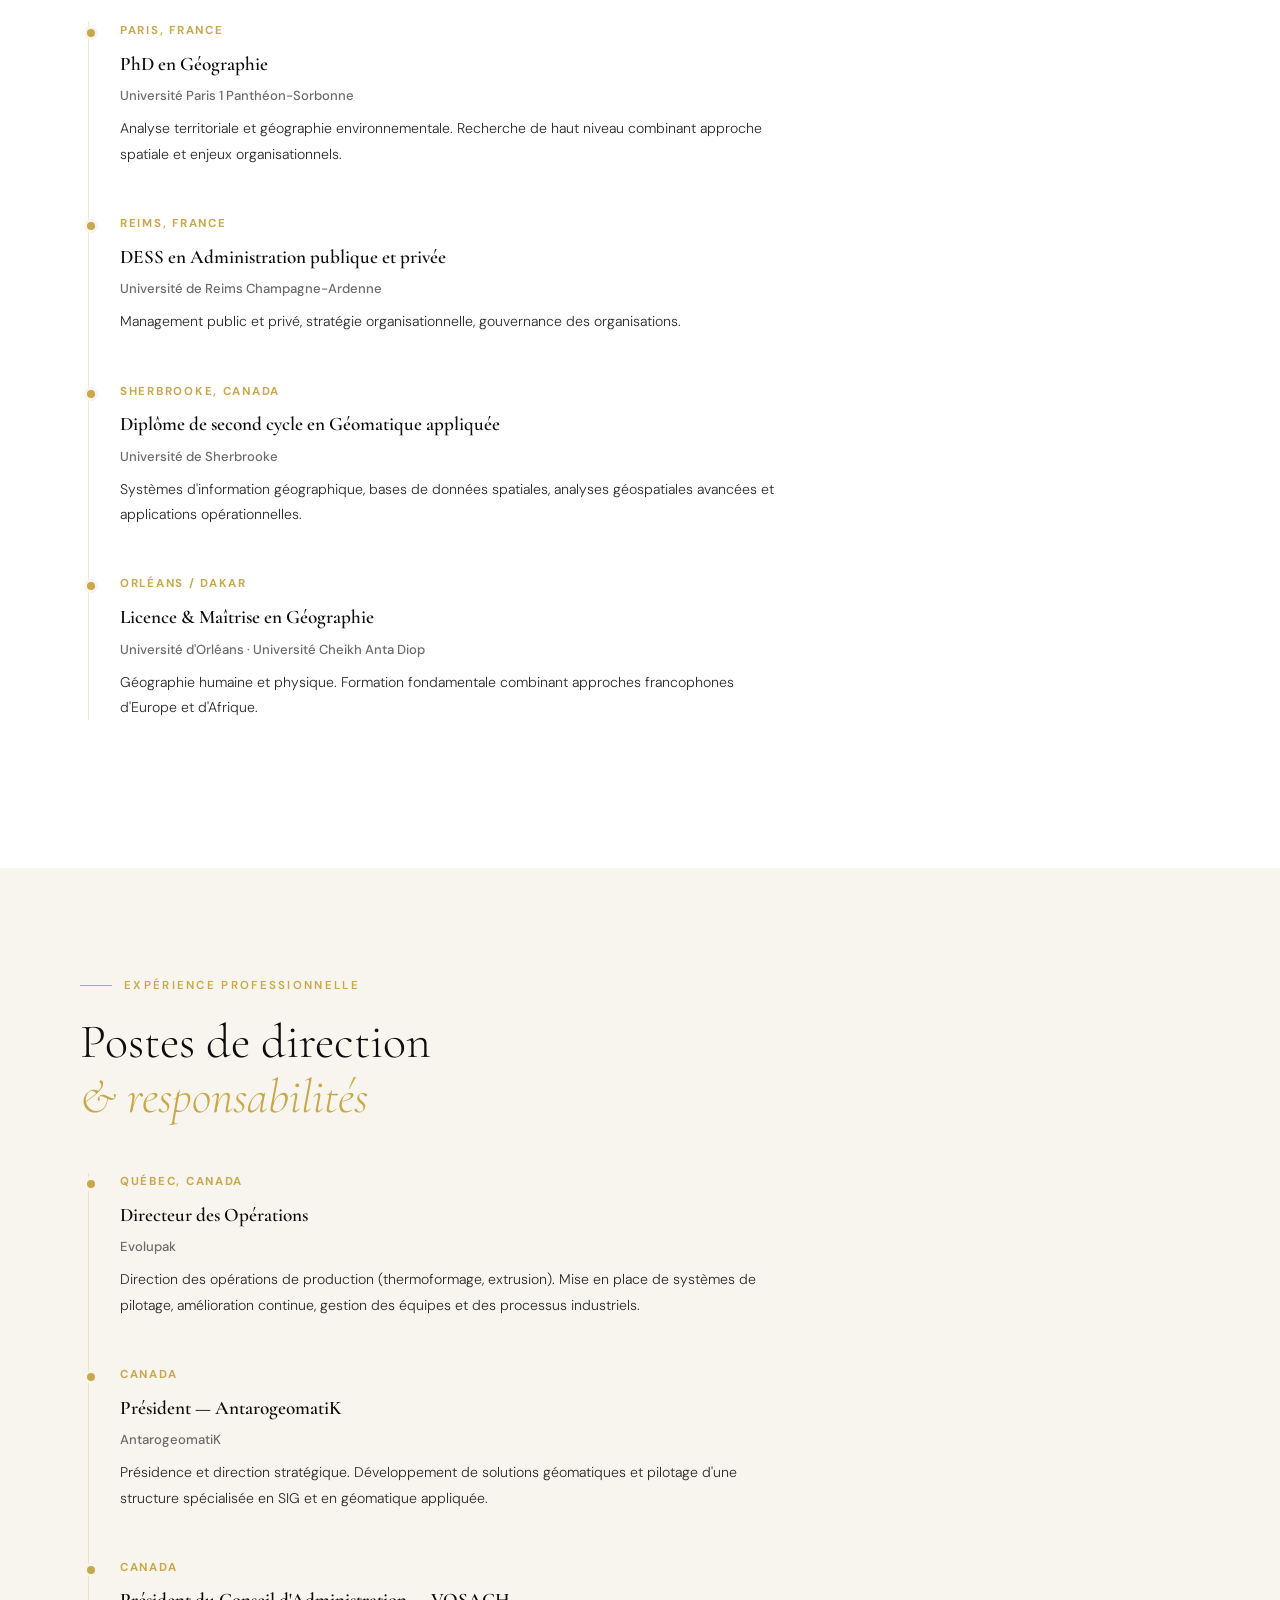
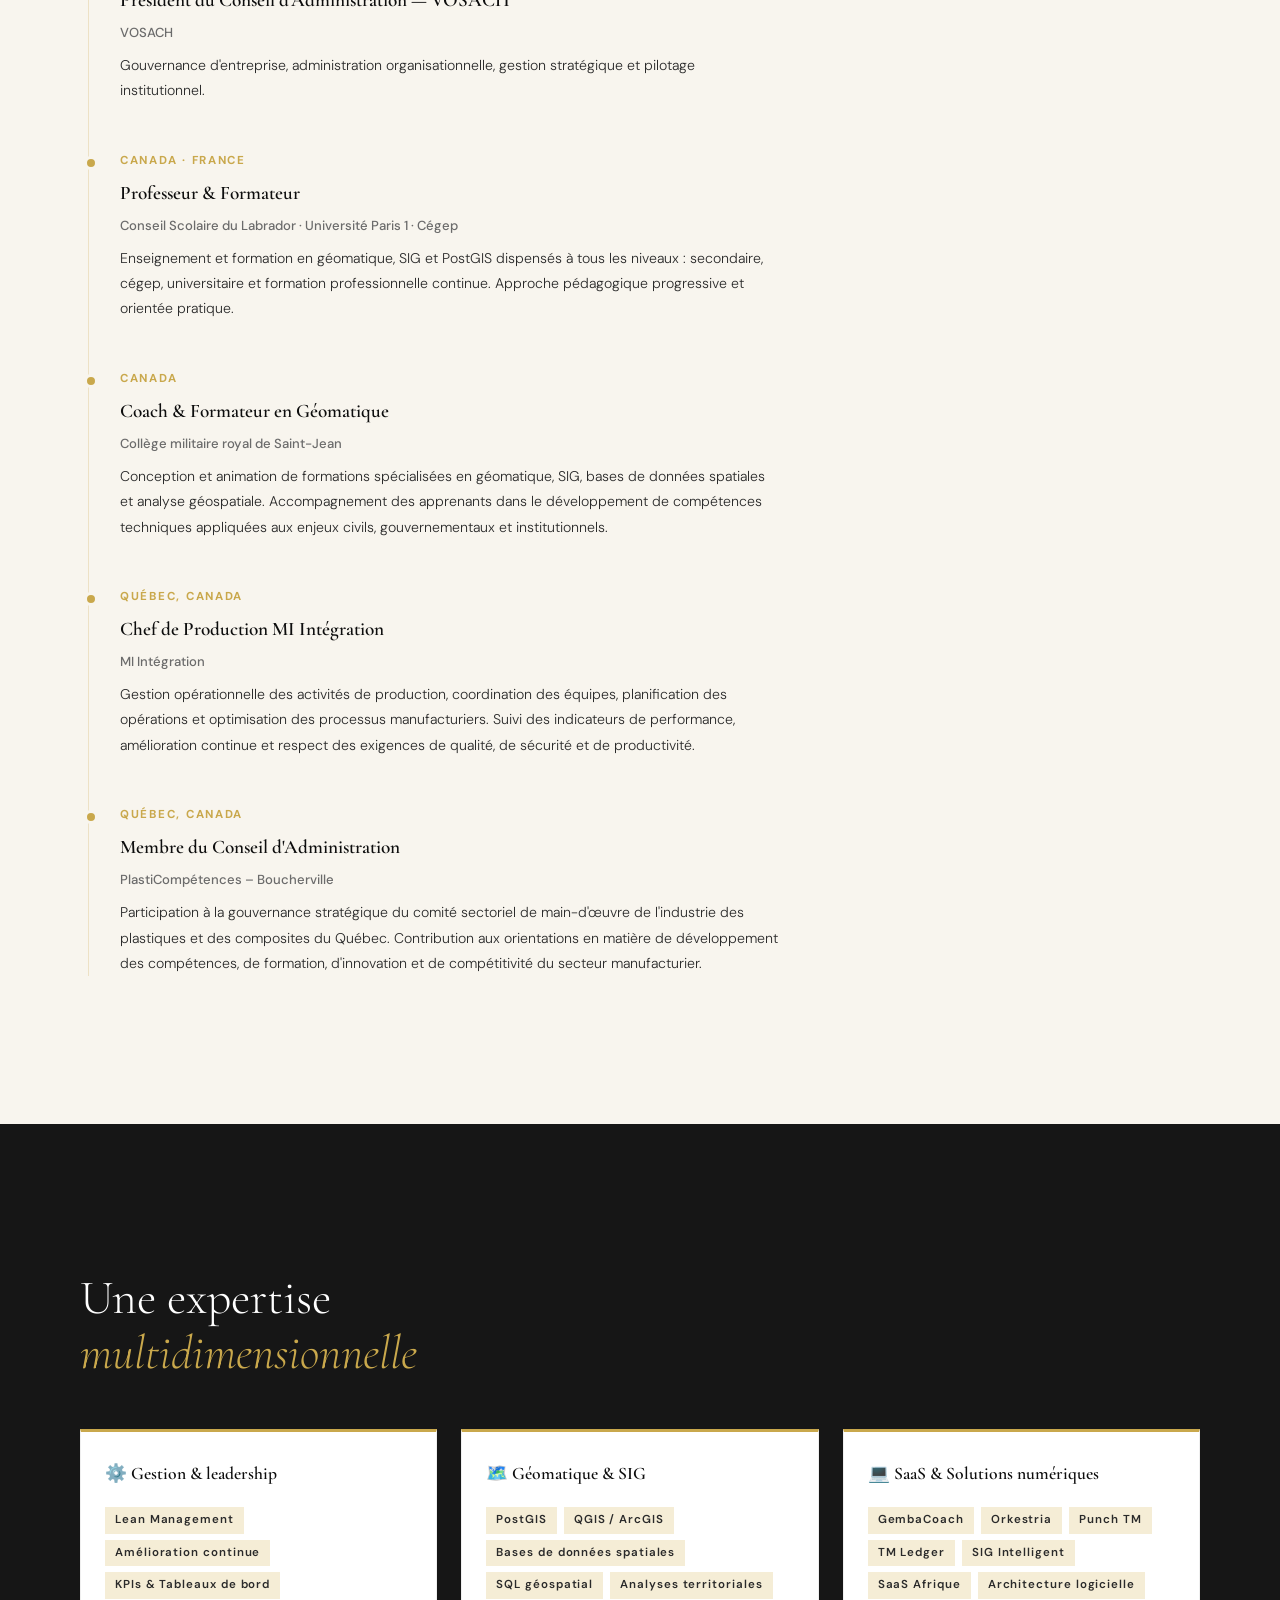
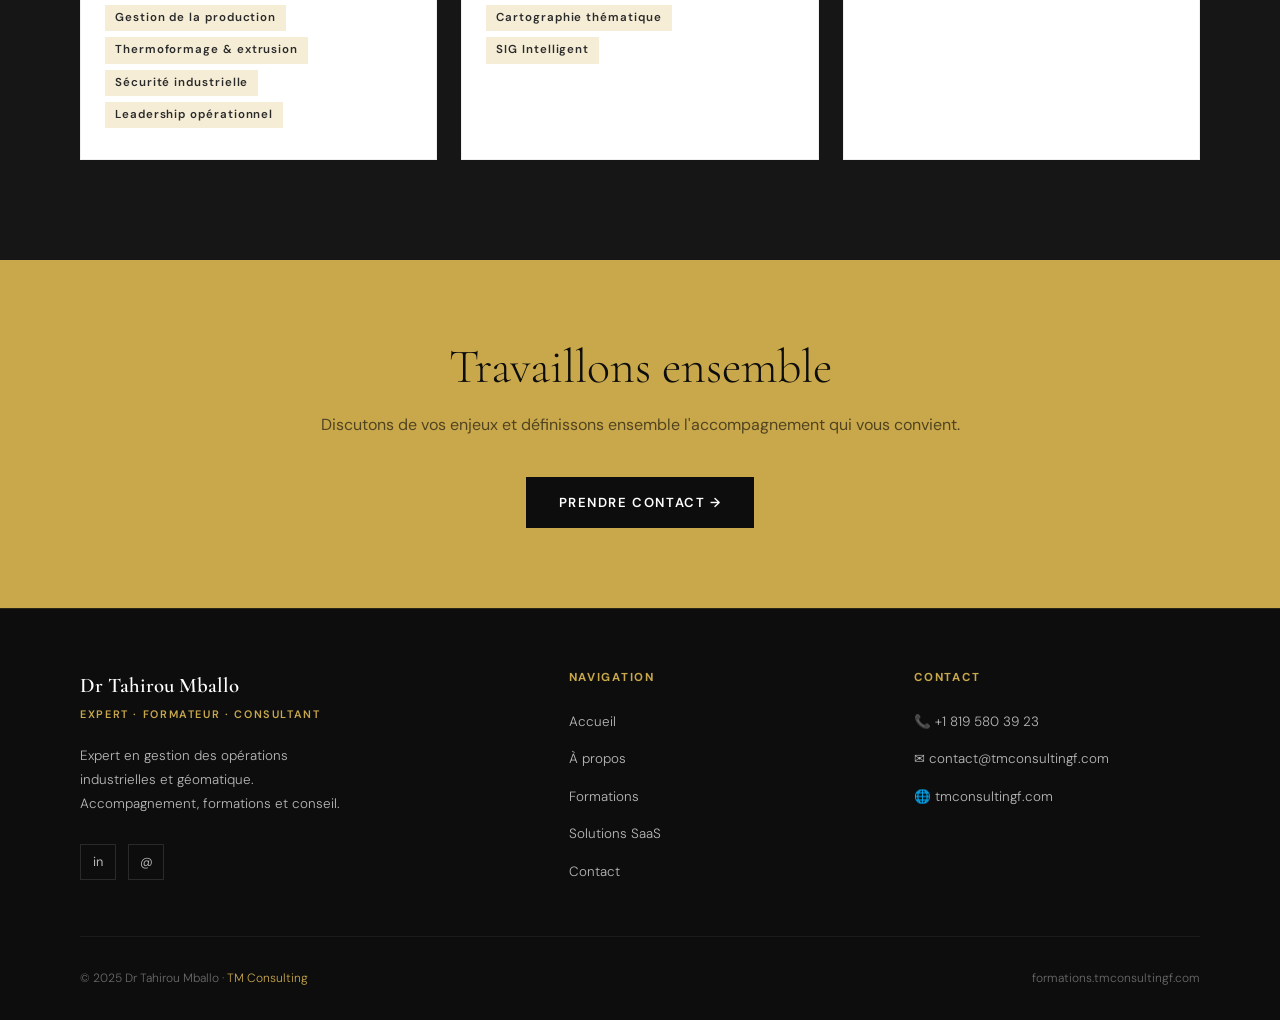
==== commit 944e302e: "Add files via upload" ====
--- a/a-propos.html
+++ b/a-propos.html
@@ -240,6 +240,30 @@
           <div class="timeline-desc">Enseignement et formation en géomatique, SIG et PostGIS dispensés à tous les niveaux : secondaire, cégep, universitaire et formation professionnelle continue. Approche pédagogique progressive et orientée pratique.</div>
         </div>
 
+        <div class="timeline-item fade-up">
+          <div class="timeline-dot"></div>
+          <div class="timeline-year">Canada</div>
+          <div class="timeline-title">Coach & Formateur en Géomatique</div>
+          <div class="timeline-org">Collège militaire royal de Saint-Jean</div>
+          <div class="timeline-desc">Conception et animation de formations spécialisées en géomatique, SIG, bases de données spatiales et analyse géospatiale. Accompagnement des apprenants dans le développement de compétences techniques appliquées aux enjeux civils, gouvernementaux et institutionnels.</div>
+        </div>
+
+        <div class="timeline-item fade-up">
+          <div class="timeline-dot"></div>
+          <div class="timeline-year">Québec, Canada</div>
+          <div class="timeline-title">Chef de Production MI Intégration</div>
+          <div class="timeline-org">MI Intégration</div>
+          <div class="timeline-desc">Gestion opérationnelle des activités de production, coordination des équipes, planification des opérations et optimisation des processus manufacturiers. Suivi des indicateurs de performance, amélioration continue et respect des exigences de qualité, de sécurité et de productivité.</div>
+        </div>
+
+        <div class="timeline-item fade-up">
+          <div class="timeline-dot"></div>
+          <div class="timeline-year">Québec, Canada</div>
+          <div class="timeline-title">Membre du Conseil d'Administration</div>
+          <div class="timeline-org">PlastiCompétences – Boucherville</div>
+          <div class="timeline-desc">Participation à la gouvernance stratégique du comité sectoriel de main-d'œuvre de l'industrie des plastiques et des composites du Québec. Contribution aux orientations en matière de développement des compétences, de formation, d'innovation et de compétitivité du secteur manufacturier.</div>
+        </div>
+
       </div>
     </div>
   </div>
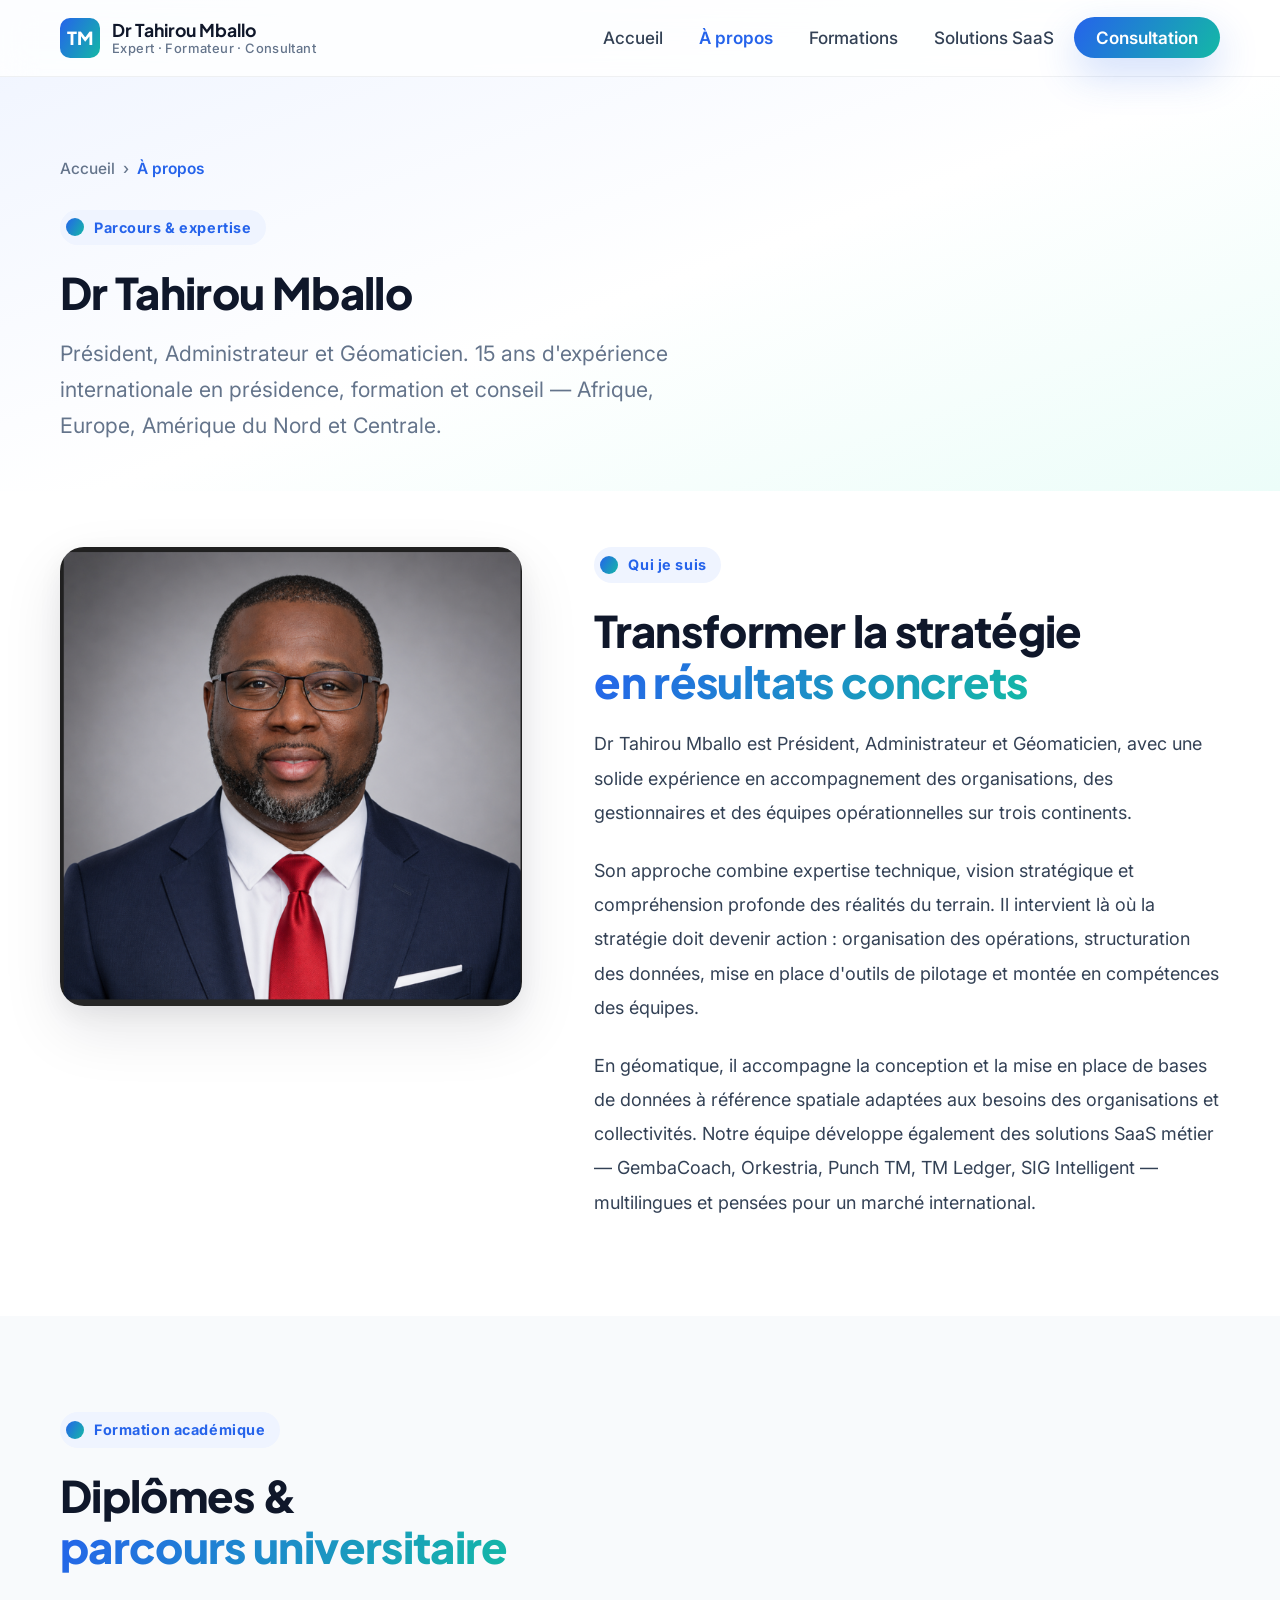
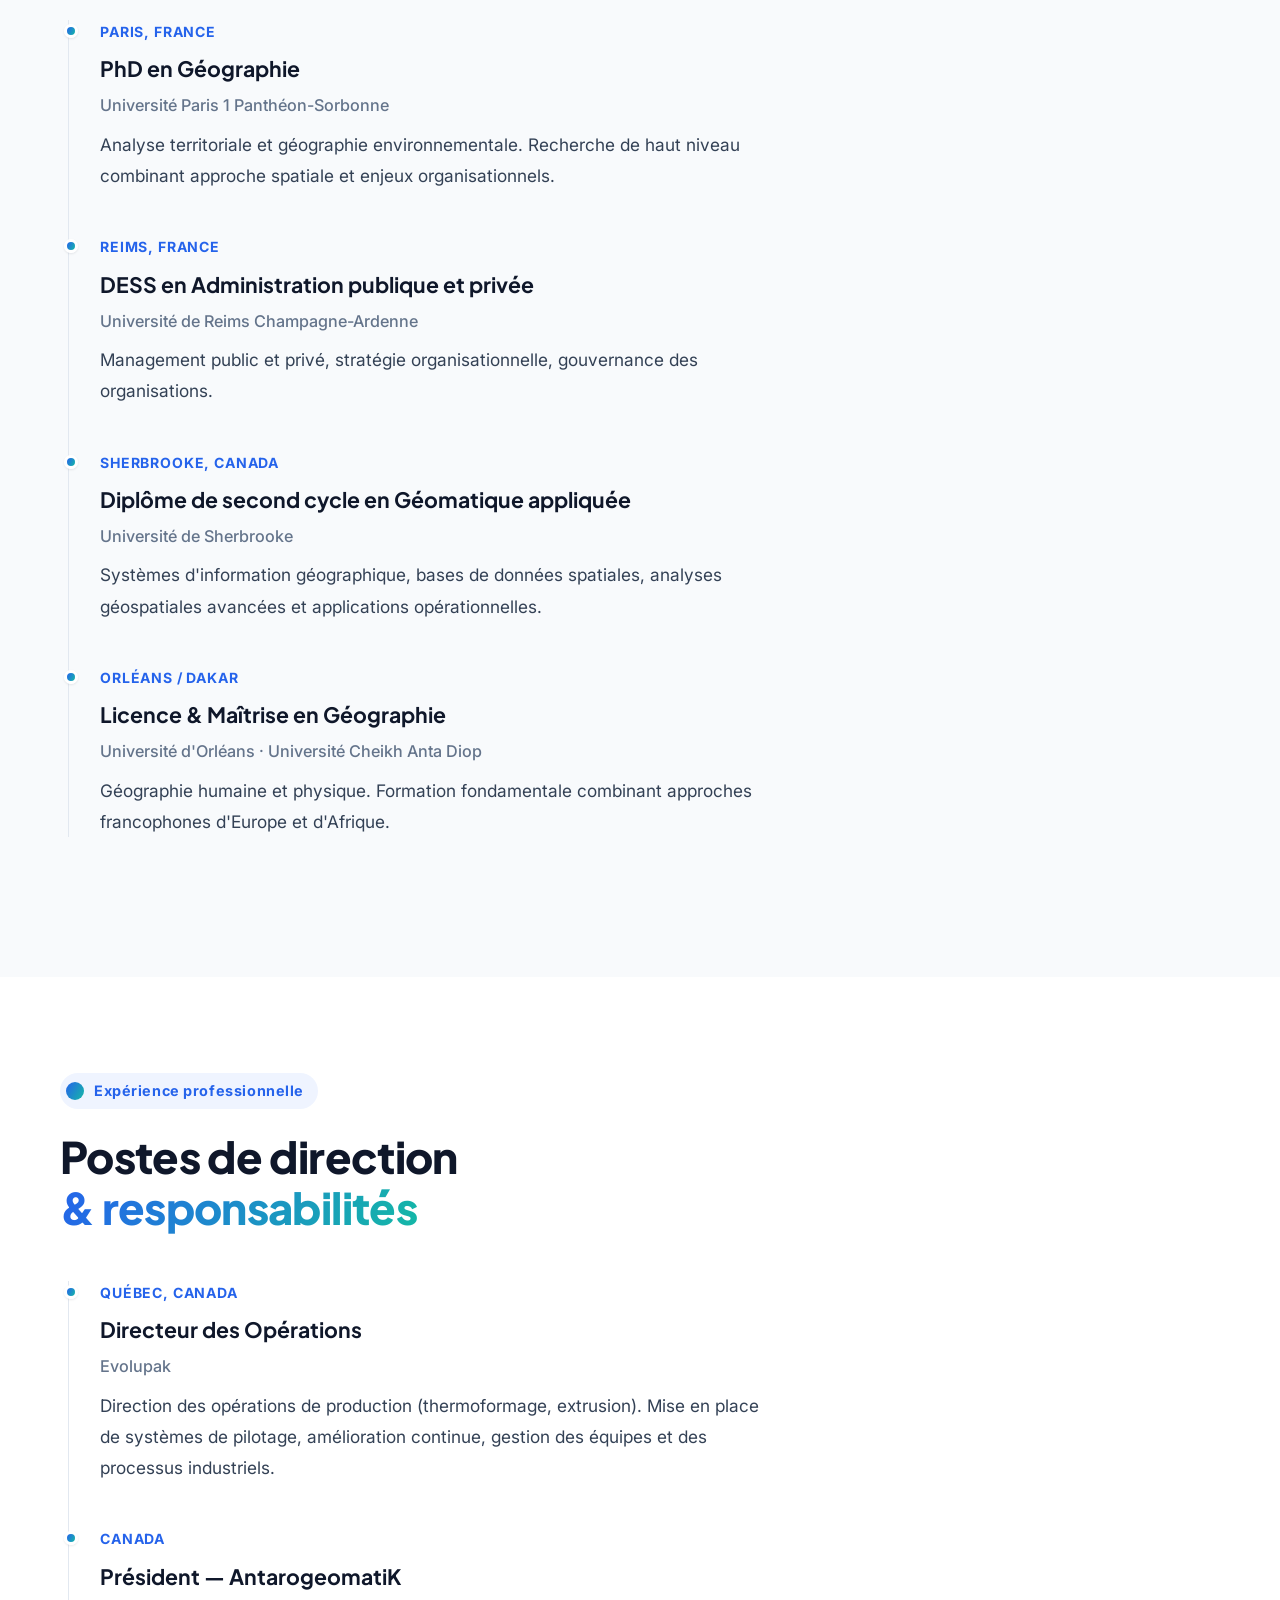
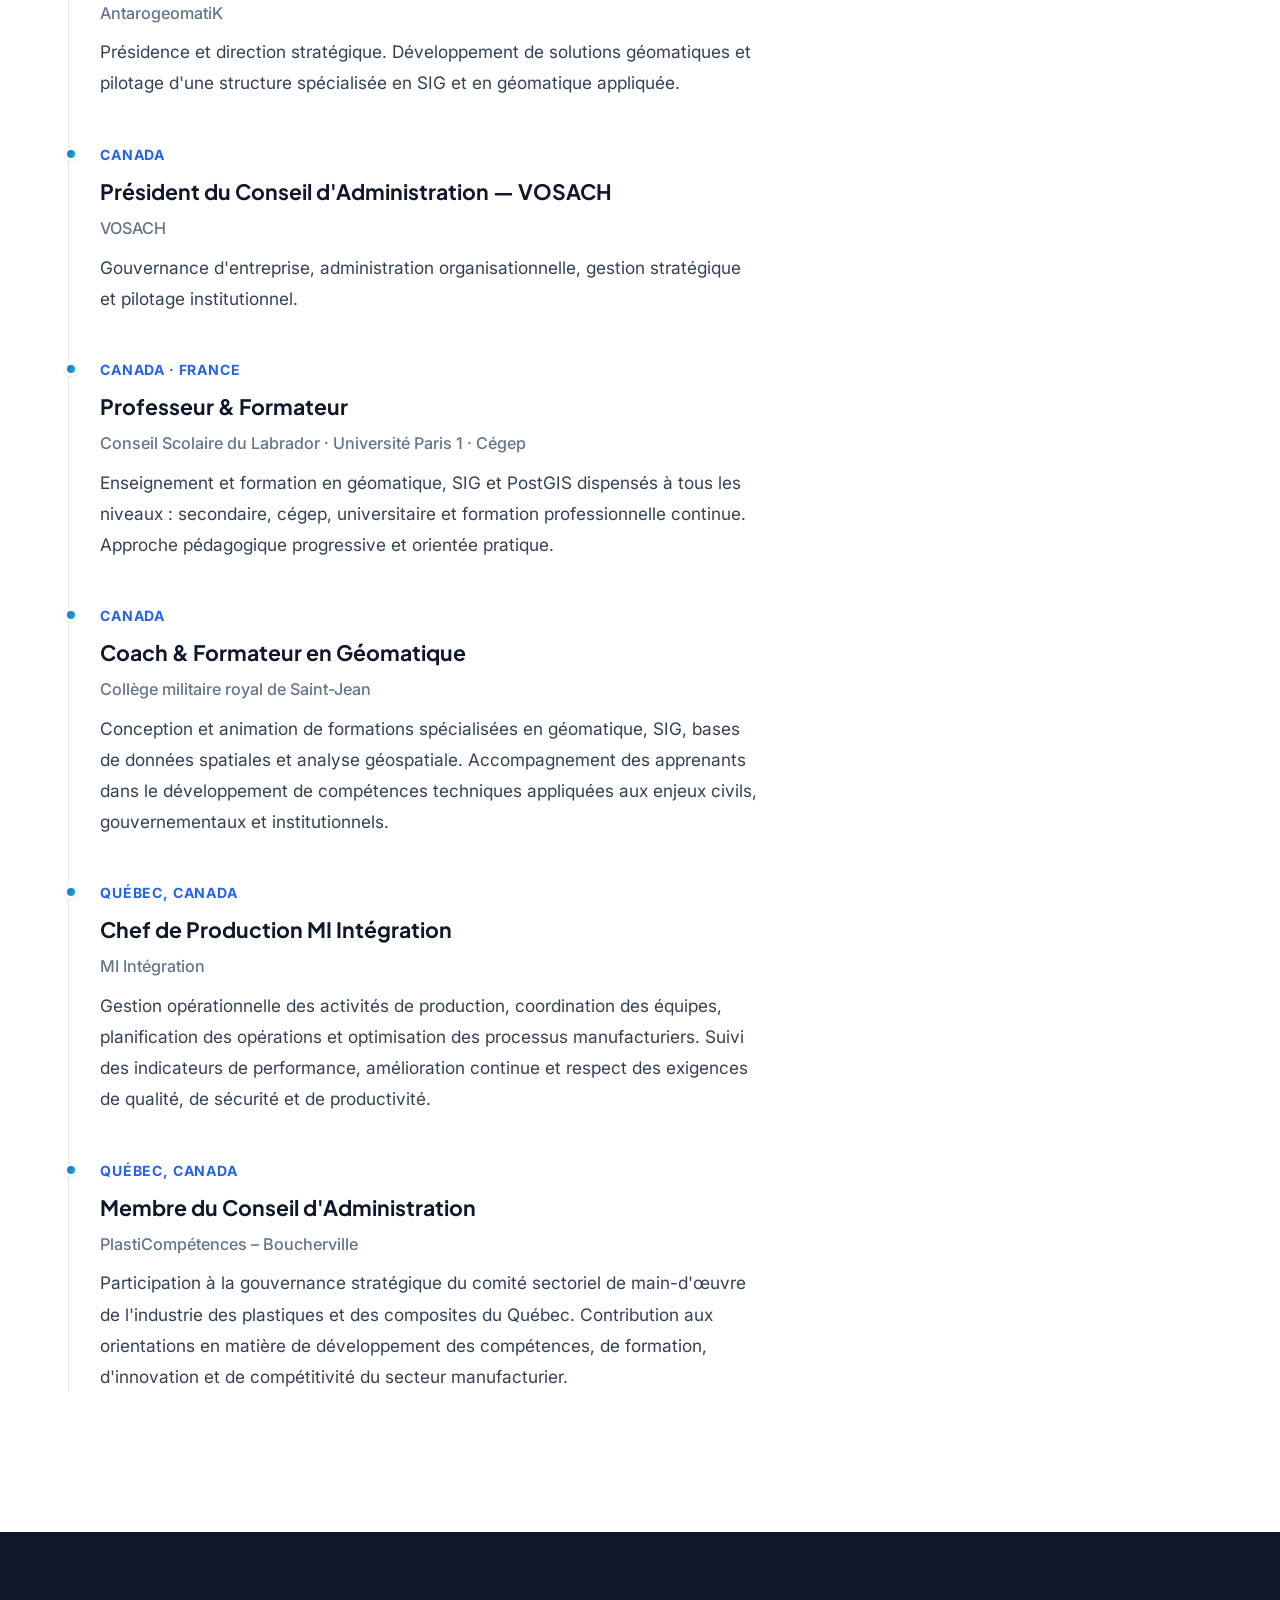
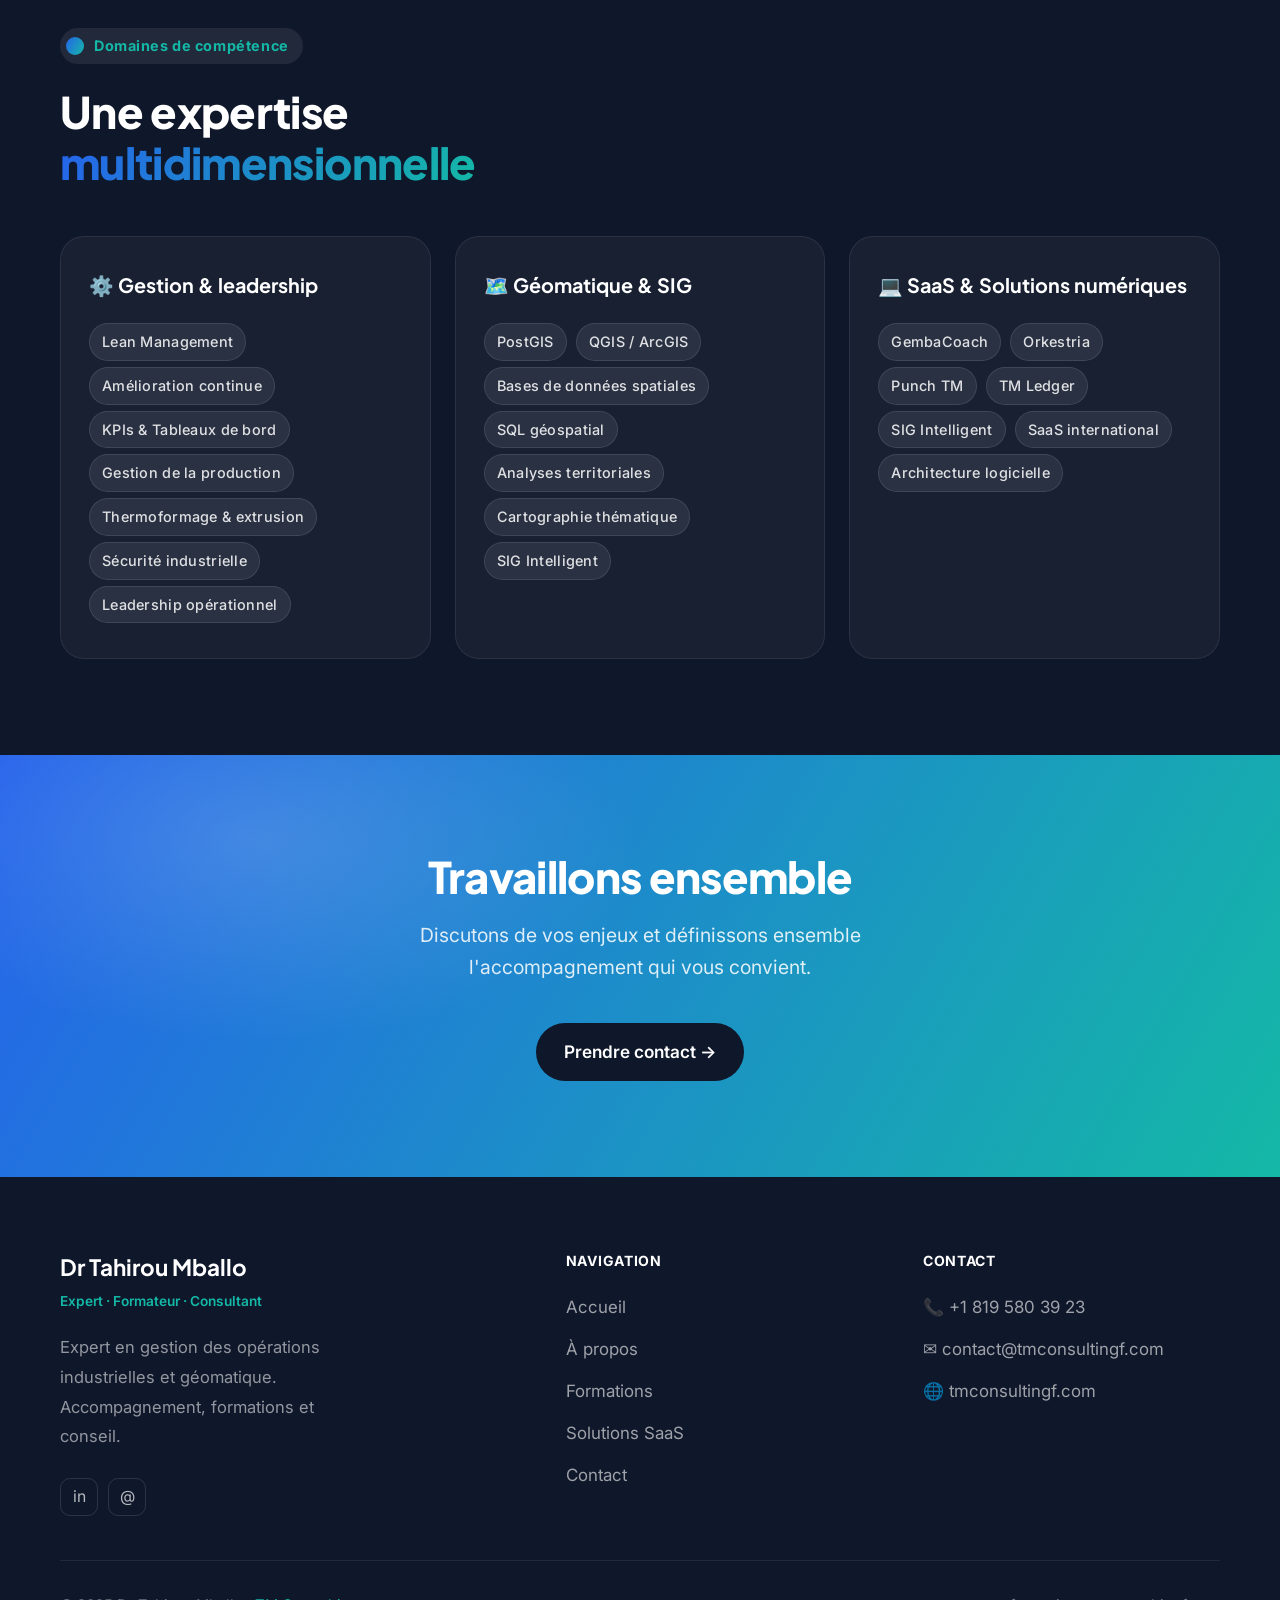
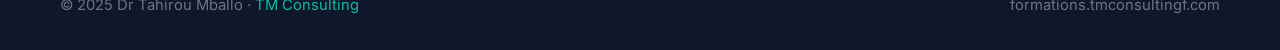
==== commit 4800ea2b: "Add files via upload" ====
--- a/a-propos.html
+++ b/a-propos.html
@@ -4,68 +4,79 @@
   <meta charset="UTF-8" />
   <meta name="viewport" content="width=device-width, initial-scale=1.0" />
   <title>À propos — Dr Tahirou Mballo</title>
-  <meta name="description" content="Découvrez le parcours académique et professionnel de Dr Tahirou Mballo : PhD Sorbonne, géomaticien, directeur industriel, formateur international." />
+  <meta name="description" content="Découvrez le parcours académique et professionnel de Dr Tahirou Mballo : PhD Sorbonne, géomaticien, Président, formateur international." />
   <link rel="stylesheet" href="style.css" />
   <style>
     .timeline { position: relative; padding-left: 40px; }
     .timeline::before {
       content: '';
       position: absolute; left: 8px; top: 0; bottom: 0;
-      width: 1px; background: rgba(201,168,76,0.25);
-    }
-    .timeline-item {
-      position: relative; margin-bottom: 48px;
-    }
+      width: 1px; background: var(--gray-100);
+    }
+    .timeline-item { position: relative; margin-bottom: 44px; }
     .timeline-dot {
       position: absolute; left: -36px; top: 4px;
       width: 14px; height: 14px;
-      background: var(--gold); border-radius: 50%;
-      border: 3px solid var(--off-white);
+      background: var(--grad-primary); border-radius: 50%;
+      border: 3px solid var(--white);
+      box-shadow: var(--shadow-sm);
     }
     .timeline-year {
-      font-size: 0.72rem; font-weight: 700;
-      letter-spacing: 0.15em; text-transform: uppercase;
-      color: var(--gold); margin-bottom: 8px;
+      font-size: 0.78rem; font-weight: 700;
+      letter-spacing: 0.06em; text-transform: uppercase;
+      color: var(--blue); margin-bottom: 8px;
     }
     .timeline-title {
       font-family: var(--font-display);
-      font-size: 1.2rem; font-weight: 600;
-      color: var(--black); margin-bottom: 6px;
+      font-size: 1.18rem; font-weight: 700;
+      color: var(--navy); margin-bottom: 6px;
     }
     .timeline-org {
-      font-size: 0.82rem; color: var(--mid);
+      font-size: 0.9rem; color: var(--gray-500);
       font-weight: 500; margin-bottom: 10px;
     }
     .timeline-desc {
-      font-size: 0.88rem; color: var(--charcoal);
-      line-height: 1.8; font-weight: 300;
+      font-size: 0.96rem; color: var(--gray-700);
+      line-height: 1.8; font-weight: 400;
     }
     .skills-grid {
       display: grid; grid-template-columns: repeat(3, 1fr);
       gap: 24px; margin-top: 48px;
     }
     .skill-block {
-      background: var(--white); padding: 28px 24px;
-      border: 1px solid rgba(0,0,0,0.06);
-      border-top: 3px solid var(--gold);
-    }
+      background: rgba(255,255,255,0.04);
+      border: 1px solid rgba(255,255,255,0.08);
+      border-radius: var(--r-lg);
+      padding: 32px 28px;
+      transition: var(--transition);
+    }
+    .skill-block:hover { background: rgba(255,255,255,0.07); transform: translateY(-4px); }
     .skill-block-title {
       font-family: var(--font-display); font-size: 1.1rem;
-      font-weight: 600; color: var(--black); margin-bottom: 16px;
+      font-weight: 700; color: var(--white); margin-bottom: 18px;
     }
     .skill-tag {
       display: inline-block;
-      background: var(--gold-pale); color: var(--charcoal);
-      font-size: 0.72rem; font-weight: 600; letter-spacing: 0.08em;
-      padding: 4px 10px; margin: 3px 3px 3px 0;
+      background: rgba(255,255,255,0.08); color: rgba(255,255,255,0.85);
+      border: 1px solid rgba(255,255,255,0.1);
+      font-size: 0.8rem; font-weight: 500; letter-spacing: 0.02em;
+      padding: 6px 12px; margin: 3px 4px 3px 0;
+      border-radius: var(--r-full);
     }
     .about-split {
-      display: grid; grid-template-columns: 1fr 1fr;
-      gap: 80px; align-items: center;
-    }
+      display: grid; grid-template-columns: 0.85fr 1.15fr;
+      gap: 72px; align-items: start;
+    }
+    .about-split-img {
+      position: relative;
+      border-radius: var(--r-lg);
+      overflow: hidden;
+      box-shadow: var(--shadow-lg);
+    }
+    .about-split-img img { width: 100%; display: block; object-fit: cover; }
     @media (max-width: 768px) {
       .skills-grid { grid-template-columns: 1fr; }
-      .about-split { grid-template-columns: 1fr; gap: 48px; }
+      .about-split { grid-template-columns: 1fr; gap: 40px; }
     }
   </style>
 
@@ -91,7 +102,7 @@
     </a>
     <ul class="nav-links">
       <li><a href="index.html">Accueil</a></li>
-      <li><a href="a-propos.html">À propos</a></li>
+      <li><a href="a-propos.html" class="active">À propos</a></li>
       <li><a href="formations.html">Formations</a></li>
       <li><a href="solutions.html">Solutions SaaS</a></li>
       <li><a href="contact.html" class="nav-cta">Consultation</a></li>
@@ -109,7 +120,7 @@
       <span>À propos</span>
     </div>
     <div class="section-eyebrow">
-      <span class="section-eyebrow-line"></span>
+      <div class="section-eyebrow-dot"></div>
       <span>Parcours & expertise</span>
     </div>
     <h1 class="section-title">Dr Tahirou Mballo</h1>
@@ -118,31 +129,30 @@
 </div>
 
 <!-- BIO SPLIT -->
-<section style="background:var(--off-white)">
+<section style="background:var(--white)">
   <div class="container">
     <div class="about-split">
-      <div>
+      <div class="about-split-img">
         <img
-          src="https://images.squarespace-cdn.com/content/v1/696e6aacc1ed0f433fd55e11/cd7c0e10-d17a-49be-b29f-80b2550ee6e0/image+Tahirou.jpg"
+          src="dr-tahirou-mballo.png"
           alt="Dr Tahirou Mballo"
-          style="width:100%; max-width:460px; display:block;"
           loading="lazy"
         />
       </div>
       <div>
         <div class="section-eyebrow fade-up">
-          <span class="section-eyebrow-line"></span>
+          <div class="section-eyebrow-dot"></div>
           <span>Qui je suis</span>
         </div>
         <h2 class="section-title fade-up">Transformer la stratégie<br><em>en résultats concrets</em></h2>
-        <p style="font-size:1rem; line-height:1.9; color:var(--charcoal); font-weight:300; margin-bottom:24px;" class="fade-up">
+        <p style="font-size:1rem; line-height:1.9; color:var(--gray-700); font-weight:400; margin-bottom:24px;" class="fade-up">
           Dr Tahirou Mballo est Président, Administrateur et Géomaticien, avec une solide expérience en accompagnement des organisations, des gestionnaires et des équipes opérationnelles sur trois continents.
         </p>
-        <p style="font-size:1rem; line-height:1.9; color:var(--charcoal); font-weight:300; margin-bottom:24px;" class="fade-up">
+        <p style="font-size:1rem; line-height:1.9; color:var(--gray-700); font-weight:400; margin-bottom:24px;" class="fade-up">
           Son approche combine expertise technique, vision stratégique et compréhension profonde des réalités du terrain. Il intervient là où la stratégie doit devenir action : organisation des opérations, structuration des données, mise en place d'outils de pilotage et montée en compétences des équipes.
         </p>
-        <p style="font-size:1rem; line-height:1.9; color:var(--charcoal); font-weight:300;" class="fade-up">
-          En géomatique, il accompagne la conception et la mise en place de bases de données à référence spatiale adaptées aux besoins des organisations et collectivités. Notre équipe développe également des solutions SaaS métier — GembaCoach, Orkestria, Punch TM, TM Ledger, SIG Intelligent — adaptées aux réalités des entreprises africaines et internationales.
+        <p style="font-size:1rem; line-height:1.9; color:var(--gray-700); font-weight:400;" class="fade-up">
+          En géomatique, il accompagne la conception et la mise en place de bases de données à référence spatiale adaptées aux besoins des organisations et collectivités. Notre équipe développe également des solutions SaaS métier — GembaCoach, Orkestria, Punch TM, TM Ledger, SIG Intelligent — multilingues et pensées pour un marché international.
         </p>
       </div>
     </div>
@@ -150,10 +160,10 @@
 </section>
 
 <!-- DIPLÔMES / TIMELINE -->
-<section style="background:var(--white)">
+<section style="background:var(--off-white)">
   <div class="container">
     <div class="section-eyebrow fade-up">
-      <span class="section-eyebrow-line"></span>
+      <div class="section-eyebrow-dot"></div>
       <span>Formation académique</span>
     </div>
     <h2 class="section-title fade-up">Diplômes &<br><em>parcours universitaire</em></h2>
@@ -198,10 +208,10 @@
 </section>
 
 <!-- EXPÉRIENCE PRO -->
-<section style="background:var(--off-white)">
+<section style="background:var(--white)">
   <div class="container">
     <div class="section-eyebrow fade-up">
-      <span class="section-eyebrow-line"></span>
+      <div class="section-eyebrow-dot"></div>
       <span>Expérience professionnelle</span>
     </div>
     <h2 class="section-title fade-up">Postes de direction<br><em>& responsabilités</em></h2>
@@ -270,11 +280,11 @@
 </section>
 
 <!-- COMPÉTENCES -->
-<section style="background:var(--dark)">
-  <div class="container">
-    <div class="section-eyebrow fade-up">
-      <span class="section-eyebrow-line"></span>
-      <span>Domaines de compétence</span>
+<section style="background:var(--navy)">
+  <div class="container">
+    <div class="section-eyebrow fade-up" style="background:rgba(255,255,255,0.08)">
+      <div class="section-eyebrow-dot"></div>
+      <span style="color:var(--teal)">Domaines de compétence</span>
     </div>
     <h2 class="section-title fade-up" style="color:var(--white)">Une expertise<br><em>multidimensionnelle</em></h2>
     <div class="skills-grid">
@@ -305,7 +315,7 @@
         <span class="skill-tag">Punch TM</span>
         <span class="skill-tag">TM Ledger</span>
         <span class="skill-tag">SIG Intelligent</span>
-        <span class="skill-tag">SaaS Afrique</span>
+        <span class="skill-tag">SaaS international</span>
         <span class="skill-tag">Architecture logicielle</span>
       </div>
     </div>
--- a/style.css
+++ b/style.css
@@ -1,53 +1,91 @@
-@import url('https://fonts.googleapis.com/css2?family=Cormorant+Garamond:ital,wght@0,300;0,400;0,600;0,700;1,300;1,400&family=DM+Sans:wght@300;400;500;600&display=swap');
-
+@import url('https://fonts.googleapis.com/css2?family=Plus+Jakarta+Sans:wght@400;500;600;700;800&family=Inter:wght@300;400;500;600;700&display=swap');
+
+/* ==========================================================
+   DESIGN TOKENS — Identité visuelle premium
+   ========================================================== */
 :root {
-  --gold: #C9A84C;
-  --gold-light: #E8C97A;
-  --gold-pale: #F5EDD6;
-  --black: #0D0D0D;
-  --dark: #161616;
-  --charcoal: #2A2A2A;
-  --mid: #6B6B6B;
-  --silver: #B8B8B8;
-  --off-white: #F8F5EE;
-  --white: #FFFFFF;
-  --accent: #8B1A1A;
-
-  --font-display: 'Cormorant Garamond', Georgia, serif;
-  --font-body: 'DM Sans', sans-serif;
-
-  --max-w: 1200px;
-  --section-pad: 100px 0;
-  --radius: 2px;
-  --transition: all 0.35s cubic-bezier(0.25, 0.46, 0.45, 0.94);
+  /* Palette */
+  --white:        #FFFFFF;
+  --off-white:    #F8FAFC;
+  --gray-100:     #E2E8F0;
+  --gray-300:     #CBD5E1;
+  --gray-500:     #64748B;
+  --gray-700:     #334155;
+  --navy:         #0F172A;
+  --blue:         #2563EB;
+  --blue-light:   #3B82F6;
+  --blue-pale:    #EFF4FF;
+  --teal:         #14B8A6;
+  --teal-pale:    #ECFDF9;
+  --amber:        #F59E0B;
+  --amber-pale:   #FFF8EB;
+
+  --grad-primary: linear-gradient(120deg, var(--blue) 0%, var(--teal) 100%);
+  --grad-soft:    linear-gradient(160deg, var(--blue-pale) 0%, var(--white) 55%, var(--teal-pale) 100%);
+
+  /* Type */
+  --font-display: 'Plus Jakarta Sans', 'Inter', sans-serif;
+  --font-body:    'Inter', sans-serif;
+
+  /* Layout */
+  --max-w: 1240px;
+  --section-pad: 96px 0;
+  --r-sm: 10px;
+  --r-md: 16px;
+  --r-lg: 24px;
+  --r-full: 999px;
+
+  --shadow-sm: 0 1px 2px rgba(15,23,42,0.04), 0 1px 3px rgba(15,23,42,0.06);
+  --shadow-md: 0 8px 24px rgba(15,23,42,0.06), 0 2px 8px rgba(15,23,42,0.04);
+  --shadow-lg: 0 24px 60px rgba(15,23,42,0.10), 0 8px 24px rgba(15,23,42,0.06);
+  --shadow-blue: 0 16px 40px rgba(37,99,235,0.22);
+
+  --ease: cubic-bezier(0.22, 1, 0.36, 1);
+  --transition: all 0.35s var(--ease);
+}
+
+@media (prefers-reduced-motion: reduce) {
+  *, *::before, *::after { animation-duration: 0.01ms !important; animation-iteration-count: 1 !important; transition-duration: 0.01ms !important; scroll-behavior: auto !important; }
 }
 
 *, *::before, *::after { box-sizing: border-box; margin: 0; padding: 0; }
 
-html { scroll-behavior: smooth; font-size: 16px; }
+html { scroll-behavior: smooth; font-size: 18px; }
 
 body {
-  background: var(--off-white);
-  color: var(--black);
+  background: var(--white);
+  color: var(--navy);
   font-family: var(--font-body);
-  line-height: 1.6;
+  line-height: 1.65;
   overflow-x: hidden;
-}
-
-/* ── SCROLLBAR ─────────────────────────────── */
-::-webkit-scrollbar { width: 4px; }
+  -webkit-font-smoothing: antialiased;
+}
+
+a { color: inherit; }
+img { max-width: 100%; display: block; }
+
+::-webkit-scrollbar { width: 6px; }
 ::-webkit-scrollbar-track { background: var(--off-white); }
-::-webkit-scrollbar-thumb { background: var(--gold); }
-
-/* ── CONTAINER ──────────────────────────────── */
+::-webkit-scrollbar-thumb { background: var(--gray-300); border-radius: 10px; }
+::-webkit-scrollbar-thumb:hover { background: var(--blue); }
+
+:focus-visible {
+  outline: 2px solid var(--blue);
+  outline-offset: 3px;
+  border-radius: 4px;
+}
+
 .container { max-width: var(--max-w); margin: 0 auto; padding: 0 40px; }
 
-/* ── NAV ────────────────────────────────────── */
+/* ==========================================================
+   NAV
+   ========================================================== */
 nav {
   position: fixed; top: 0; left: 0; right: 0; z-index: 1000;
-  background: rgba(13,13,13,0.96);
-  backdrop-filter: blur(12px);
-  border-bottom: 1px solid rgba(201,168,76,0.2);
+  background: rgba(255,255,255,0.82);
+  backdrop-filter: blur(16px) saturate(180%);
+  -webkit-backdrop-filter: blur(16px) saturate(180%);
+  border-bottom: 1px solid rgba(15,23,42,0.06);
   transition: var(--transition);
 }
 
@@ -55,551 +93,585 @@
   max-width: var(--max-w);
   margin: 0 auto;
   padding: 0 40px;
-  height: 72px;
+  height: 76px;
   display: flex;
   align-items: center;
   justify-content: space-between;
 }
 
-.nav-logo {
-  display: flex; align-items: center; gap: 12px;
-  text-decoration: none;
-}
+.nav-logo { display: flex; align-items: center; gap: 12px; text-decoration: none; }
 
 .nav-logo-mark {
-  width: 42px; height: 42px;
-  background: var(--gold);
+  width: 40px; height: 40px;
+  background: var(--grad-primary);
+  border-radius: var(--r-sm);
   display: flex; align-items: center; justify-content: center;
   font-family: var(--font-display);
-  font-size: 1.1rem; font-weight: 700;
-  color: var(--black);
+  font-size: 1rem; font-weight: 800;
+  color: var(--white);
   letter-spacing: -0.02em;
 }
 
-.nav-logo-text {
-  display: flex; flex-direction: column;
-  line-height: 1.2;
-}
-
-.nav-logo-name {
-  font-family: var(--font-display);
-  font-size: 1rem; font-weight: 600;
-  color: var(--white);
-  letter-spacing: 0.04em;
-}
-
-.nav-logo-sub {
-  font-size: 0.62rem; font-weight: 400;
-  color: var(--gold);
-  letter-spacing: 0.15em;
-  text-transform: uppercase;
-}
-
-.nav-links {
-  display: flex; align-items: center; gap: 8px;
-  list-style: none;
-}
+.nav-logo-text { display: flex; flex-direction: column; line-height: 1.2; }
+
+.nav-logo-name { font-family: var(--font-display); font-size: 0.98rem; font-weight: 700; color: var(--navy); }
+.nav-logo-sub { font-size: 0.72rem; font-weight: 500; color: var(--gray-500); letter-spacing: 0.03em; }
+
+.nav-links { display: flex; align-items: center; gap: 4px; list-style: none; }
 
 .nav-links a {
   font-family: var(--font-body);
-  font-size: 0.78rem;
+  font-size: 0.95rem;
   font-weight: 500;
-  letter-spacing: 0.1em;
-  text-transform: uppercase;
-  color: var(--silver);
+  color: var(--gray-700);
   text-decoration: none;
-  padding: 6px 14px;
-  transition: var(--transition);
-  position: relative;
-}
-
-.nav-links a::after {
-  content: '';
-  position: absolute; bottom: 0; left: 14px; right: 14px;
-  height: 1px;
-  background: var(--gold);
-  transform: scaleX(0);
-  transition: var(--transition);
-}
-
-.nav-links a:hover { color: var(--white); }
-.nav-links a:hover::after, .nav-links a.active::after { transform: scaleX(1); }
-.nav-links a.active { color: var(--gold); }
+  padding: 10px 16px;
+  border-radius: var(--r-full);
+  transition: var(--transition);
+}
+
+.nav-links a:hover { color: var(--blue); background: var(--blue-pale); }
+.nav-links a.active { color: var(--blue); font-weight: 600; }
 
 .nav-cta {
-  background: var(--gold) !important;
-  color: var(--black) !important;
-  padding: 8px 20px !important;
+  background: var(--grad-primary) !important;
+  color: var(--white) !important;
+  padding: 10px 22px !important;
   font-weight: 600 !important;
-}
-.nav-cta:hover { background: var(--gold-light) !important; }
-.nav-cta::after { display: none !important; }
-
-/* Hamburger */
-.nav-toggle {
-  display: none;
-  flex-direction: column; gap: 5px;
-  cursor: pointer; padding: 4px;
-}
-.nav-toggle span {
-  width: 24px; height: 2px;
-  background: var(--silver);
-  transition: var(--transition);
-}
-
-/* ── HERO ────────────────────────────────────── */
+  box-shadow: var(--shadow-blue);
+}
+.nav-cta:hover { transform: translateY(-1px); filter: brightness(1.06); box-shadow: 0 20px 44px rgba(37,99,235,0.3); }
+
+.nav-toggle { display: none; flex-direction: column; gap: 5px; cursor: pointer; padding: 4px; }
+.nav-toggle span { width: 24px; height: 2px; background: var(--navy); border-radius: 2px; transition: var(--transition); }
+
+/* ==========================================================
+   HERO
+   ========================================================== */
 .hero {
   min-height: 100vh;
-  background: var(--dark);
+  background: var(--grad-soft);
   display: flex; align-items: center;
   position: relative;
   overflow: hidden;
-  padding-top: 72px;
-}
-
-.hero-bg {
-  position: absolute; inset: 0;
-  background:
-    radial-gradient(ellipse 60% 80% at 70% 50%, rgba(201,168,76,0.08) 0%, transparent 70%),
-    radial-gradient(ellipse 40% 60% at 10% 80%, rgba(139,26,26,0.06) 0%, transparent 60%);
-}
+  padding-top: 76px;
+}
+
+.hero-bg { position: absolute; inset: 0; overflow: hidden; }
+
+.hero-shape {
+  position: absolute;
+  border-radius: 50%;
+  filter: blur(60px);
+  opacity: 0.35;
+}
+.hero-shape-1 { width: 480px; height: 480px; top: -120px; right: -80px; background: var(--blue); animation: float1 14s ease-in-out infinite; }
+.hero-shape-2 { width: 360px; height: 360px; bottom: -100px; left: -60px; background: var(--teal); opacity: 0.25; animation: float2 16s ease-in-out infinite; }
+.hero-shape-3 { width: 220px; height: 220px; top: 40%; left: 46%; background: var(--amber); opacity: 0.12; animation: float1 12s ease-in-out infinite reverse; }
+
+@keyframes float1 { 0%,100%{ transform: translate(0,0); } 50%{ transform: translate(-24px,28px); } }
+@keyframes float2 { 0%,100%{ transform: translate(0,0); } 50%{ transform: translate(30px,-20px); } }
 
 .hero-grid {
   position: absolute; inset: 0;
   background-image:
-    linear-gradient(rgba(201,168,76,0.04) 1px, transparent 1px),
-    linear-gradient(90deg, rgba(201,168,76,0.04) 1px, transparent 1px);
-  background-size: 80px 80px;
+    linear-gradient(rgba(15,23,42,0.025) 1px, transparent 1px),
+    linear-gradient(90deg, rgba(15,23,42,0.025) 1px, transparent 1px);
+  background-size: 64px 64px;
+  mask-image: radial-gradient(ellipse 80% 60% at 50% 40%, black 40%, transparent 90%);
 }
 
 .hero-inner {
   position: relative; z-index: 2;
   max-width: var(--max-w);
   margin: 0 auto;
-  padding: 80px 40px;
+  padding: 72px 40px;
   display: grid;
-  grid-template-columns: 1fr 1fr;
-  gap: 80px;
+  grid-template-columns: 1.05fr 0.95fr;
+  gap: 72px;
   align-items: center;
 }
 
 .hero-eyebrow {
-  display: inline-flex; align-items: center; gap: 12px;
+  display: inline-flex; align-items: center; gap: 10px;
+  padding: 8px 16px 8px 8px;
+  background: var(--white);
+  border: 1px solid var(--gray-100);
+  border-radius: var(--r-full);
+  box-shadow: var(--shadow-sm);
   margin-bottom: 28px;
 }
 
-.hero-eyebrow-line { width: 40px; height: 1px; background: var(--gold); }
+.hero-eyebrow-dot {
+  width: 22px; height: 22px; border-radius: 50%;
+  background: var(--grad-primary);
+  flex-shrink: 0;
+}
 
 .hero-eyebrow span {
-  font-size: 0.72rem;
+  font-size: 0.84rem;
   font-weight: 600;
-  letter-spacing: 0.2em;
-  text-transform: uppercase;
-  color: var(--gold);
+  color: var(--gray-700);
 }
 
 .hero-title {
   font-family: var(--font-display);
-  font-size: clamp(2.8rem, 5vw, 4.2rem);
-  font-weight: 300;
-  line-height: 1.1;
-  color: var(--white);
+  font-size: clamp(2.6rem, 4.6vw, 3.8rem);
+  font-weight: 800;
+  line-height: 1.08;
+  letter-spacing: -0.02em;
+  color: var(--navy);
   margin-bottom: 24px;
 }
 
-.hero-title strong {
-  display: block;
-  font-weight: 700;
-  color: var(--gold);
-  font-style: italic;
+.hero-title .grad {
+  background: var(--grad-primary);
+  -webkit-background-clip: text;
+  background-clip: text;
+  color: transparent;
 }
 
 .hero-sub {
-  font-size: 1.05rem;
-  font-weight: 300;
-  color: var(--silver);
-  margin-bottom: 48px;
-  max-width: 480px;
+  font-size: 1.12rem;
+  font-weight: 400;
+  color: var(--gray-500);
+  margin-bottom: 40px;
+  max-width: 540px;
   line-height: 1.8;
 }
 
-.hero-actions { display: flex; gap: 16px; flex-wrap: wrap; }
+.hero-actions { display: flex; gap: 14px; flex-wrap: wrap; margin-bottom: 48px; }
 
 .btn {
   display: inline-flex; align-items: center; gap: 10px;
-  padding: 14px 32px;
+  padding: 15px 28px;
   font-family: var(--font-body);
+  font-size: 0.96rem;
+  font-weight: 600;
+  text-decoration: none;
+  border-radius: var(--r-full);
+  transition: var(--transition);
+  cursor: pointer;
+  border: none;
+  white-space: nowrap;
+}
+
+.btn-primary {
+  background: var(--grad-primary);
+  color: var(--white);
+  box-shadow: var(--shadow-blue);
+}
+.btn-primary:hover { transform: translateY(-2px) scale(1.015); box-shadow: 0 22px 50px rgba(37,99,235,0.3); filter: brightness(1.04); }
+
+.btn-outline {
+  background: var(--white);
+  color: var(--navy);
+  border: 1.5px solid var(--gray-100);
+}
+.btn-outline:hover { border-color: var(--blue); color: var(--blue); transform: translateY(-2px); box-shadow: var(--shadow-md); }
+
+.btn-dark {
+  background: var(--navy);
+  color: var(--white);
+}
+.btn-dark:hover { background: #1E293B; transform: translateY(-2px); box-shadow: var(--shadow-lg); }
+
+.hero-badges { display: flex; gap: 10px; flex-wrap: wrap; }
+
+.hero-badge-pill {
   font-size: 0.82rem;
   font-weight: 600;
-  letter-spacing: 0.12em;
-  text-transform: uppercase;
-  text-decoration: none;
-  transition: var(--transition);
-  cursor: pointer;
-  border: none;
-}
-
-.btn-primary {
-  background: var(--gold);
-  color: var(--black);
-}
-.btn-primary:hover {
-  background: var(--gold-light);
-  transform: translateY(-2px);
-  box-shadow: 0 12px 40px rgba(201,168,76,0.3);
-}
-
-.btn-outline {
-  background: transparent;
-  color: var(--white);
-  border: 1px solid rgba(255,255,255,0.2);
-}
-.btn-outline:hover {
-  border-color: var(--gold);
-  color: var(--gold);
-  transform: translateY(-2px);
-}
-
-.btn-dark {
-  background: var(--black);
-  color: var(--white);
-  border: 1px solid var(--black);
-}
-.btn-dark:hover {
-  background: var(--charcoal);
-  transform: translateY(-2px);
-}
+  color: var(--gray-700);
+  background: var(--white);
+  border: 1px solid var(--gray-100);
+  padding: 7px 14px;
+  border-radius: var(--r-full);
+  transition: var(--transition);
+}
+.hero-badge-pill:hover { border-color: var(--blue); color: var(--blue); transform: translateY(-1px); }
+
+.hero-visual { position: relative; }
+
+.hero-img-wrap {
+  position: relative;
+  border-radius: var(--r-lg);
+  overflow: hidden;
+  box-shadow: var(--shadow-lg);
+  border: 1px solid rgba(15,23,42,0.05);
+}
+
+.hero-img-wrap img {
+  width: 100%;
+  height: 560px;
+  object-fit: cover;
+  object-position: top center;
+}
+
+.hero-img-wrap::after {
+  content: '';
+  position: absolute; inset: 0;
+  background: linear-gradient(180deg, transparent 60%, rgba(15,23,42,0.35) 100%);
+}
+
+.hero-float-card {
+  position: absolute;
+  z-index: 3;
+  background: rgba(255,255,255,0.9);
+  backdrop-filter: blur(14px);
+  -webkit-backdrop-filter: blur(14px);
+  border: 1px solid rgba(255,255,255,0.6);
+  border-radius: var(--r-md);
+  box-shadow: var(--shadow-lg);
+  padding: 18px 20px;
+  animation: floatCard 6s ease-in-out infinite;
+}
+
+.hero-float-card-1 { bottom: -22px; left: -28px; }
+.hero-float-card-2 { top: 24px; right: -20px; animation-delay: 1.5s; }
+
+@keyframes floatCard { 0%,100%{ transform: translateY(0); } 50%{ transform: translateY(-10px); } }
+
+.hero-float-num { font-family: var(--font-display); font-size: 1.6rem; font-weight: 800; color: var(--blue); line-height: 1; }
+.hero-float-label { font-size: 0.74rem; font-weight: 600; color: var(--gray-500); margin-top: 4px; }
+
+.hero-float-check { display: flex; align-items: center; gap: 8px; }
+.hero-float-check-icon {
+  width: 26px; height: 26px; border-radius: 50%;
+  background: var(--teal); color: var(--white);
+  display: flex; align-items: center; justify-content: center;
+  font-size: 0.8rem; flex-shrink: 0;
+}
+.hero-float-check-text { font-size: 0.84rem; font-weight: 600; color: var(--navy); }
 
 .hero-stats {
-  display: flex; gap: 40px; margin-top: 56px;
-  padding-top: 40px;
-  border-top: 1px solid rgba(255,255,255,0.08);
+  display: flex; gap: 48px; margin-top: 8px;
+  padding-top: 36px;
+  border-top: 1px solid var(--gray-100);
 }
 
 .hero-stat-num {
   font-family: var(--font-display);
-  font-size: 2.2rem;
-  font-weight: 700;
-  color: var(--gold);
+  font-size: 2.1rem;
+  font-weight: 800;
+  color: var(--navy);
   line-height: 1;
 }
 
 .hero-stat-label {
-  font-size: 0.72rem;
-  font-weight: 400;
-  color: var(--silver);
-  letter-spacing: 0.08em;
-  margin-top: 4px;
-}
-
-.hero-visual {
-  position: relative;
-}
-
-.hero-img-wrap {
-  position: relative;
-}
-
-.hero-img-wrap::before {
-  content: '';
-  position: absolute;
-  top: -20px; left: -20px;
-  right: 20px; bottom: 20px;
-  border: 1px solid rgba(201,168,76,0.3);
-  z-index: 0;
-}
-
-.hero-img-wrap img {
-  width: 100%;
-  height: 520px;
-  object-fit: cover;
-  object-position: top center;
-  position: relative; z-index: 1;
-  filter: grayscale(20%);
-}
-
-.hero-badge {
-  position: absolute;
-  bottom: -24px; left: -24px; z-index: 2;
-  background: var(--gold);
-  color: var(--black);
-  padding: 20px 24px;
-  min-width: 160px;
-}
-
-.hero-badge-num {
-  font-family: var(--font-display);
-  font-size: 2rem;
-  font-weight: 700;
-  line-height: 1;
-}
-
-.hero-badge-text {
-  font-size: 0.68rem;
-  font-weight: 600;
-  letter-spacing: 0.1em;
-  text-transform: uppercase;
-  margin-top: 4px;
-}
-
-/* ── TICKER ──────────────────────────────────── */
+  font-size: 0.84rem;
+  font-weight: 500;
+  color: var(--gray-500);
+  margin-top: 6px;
+}
+
+/* ==========================================================
+   TICKER
+   ========================================================== */
 .ticker {
-  background: var(--gold);
-  padding: 14px 0;
+  background: var(--navy);
+  padding: 16px 0;
   overflow: hidden;
 }
 
 .ticker-inner {
   display: flex; align-items: center;
   white-space: nowrap;
-  animation: ticker 30s linear infinite;
+  animation: ticker 32s linear infinite;
+  width: max-content;
 }
 
 .ticker-item {
-  font-size: 0.75rem;
+  font-size: 0.85rem;
+  font-weight: 600;
+  letter-spacing: 0.06em;
+  color: rgba(255,255,255,0.85);
+  padding: 0 28px;
+}
+
+.ticker-sep { color: var(--teal); font-size: 0.95rem; }
+
+@keyframes ticker { from { transform: translateX(0); } to { transform: translateX(-50%); } }
+
+/* ==========================================================
+   SECTIONS — shared
+   ========================================================== */
+section { padding: var(--section-pad); }
+
+.section-eyebrow {
+  display: inline-flex; align-items: center; gap: 10px;
+  padding: 6px 14px 6px 6px;
+  background: var(--blue-pale);
+  border-radius: var(--r-full);
+  margin-bottom: 22px;
+}
+
+.section-eyebrow-dot { width: 18px; height: 18px; border-radius: 50%; background: var(--grad-primary); flex-shrink: 0; }
+
+.section-eyebrow span {
+  font-size: 0.8rem;
   font-weight: 700;
-  letter-spacing: 0.2em;
-  text-transform: uppercase;
-  color: var(--black);
-  padding: 0 40px;
-}
-
-.ticker-sep {
-  color: rgba(0,0,0,0.3);
-  font-size: 1rem;
-}
-
-@keyframes ticker {
-  from { transform: translateX(0); }
-  to { transform: translateX(-50%); }
-}
-
-/* ── SECTIONS ────────────────────────────────── */
-section { padding: var(--section-pad); }
-
-.section-eyebrow {
-  display: inline-flex; align-items: center; gap: 12px;
-  margin-bottom: 20px;
-}
-
-.section-eyebrow-line { width: 32px; height: 1px; background: var(--gold); }
-
-.section-eyebrow span {
-  font-size: 0.72rem;
-  font-weight: 600;
-  letter-spacing: 0.2em;
-  text-transform: uppercase;
-  color: var(--gold);
+  letter-spacing: 0.04em;
+  color: var(--blue);
 }
 
 .section-title {
   font-family: var(--font-display);
-  font-size: clamp(2rem, 4vw, 3rem);
-  font-weight: 300;
-  line-height: 1.15;
-  color: var(--black);
+  font-size: clamp(1.9rem, 3.4vw, 2.7rem);
+  font-weight: 800;
+  letter-spacing: -0.015em;
+  line-height: 1.18;
+  color: var(--navy);
   margin-bottom: 20px;
 }
 
 .section-title em {
-  font-style: italic;
-  color: var(--gold);
+  font-style: normal;
+  background: var(--grad-primary);
+  -webkit-background-clip: text;
+  background-clip: text;
+  color: transparent;
 }
 
 .section-subtitle {
-  font-size: 1rem;
-  font-weight: 300;
-  color: var(--mid);
-  max-width: 560px;
-  line-height: 1.8;
-}
-
-/* ── SERVICES ────────────────────────────────── */
+  font-size: 1.18rem;
+  font-weight: 400;
+  color: var(--gray-500);
+  max-width: 600px;
+  line-height: 1.7;
+}
+
+.section-head-row {
+  display: flex; align-items: flex-end; justify-content: space-between;
+  gap: 40px; flex-wrap: wrap;
+}
+
+/* ==========================================================
+   SERVICES / EXPERTISE CARDS
+   ========================================================== */
 .services { background: var(--white); }
 
 .services-grid {
   display: grid;
   grid-template-columns: repeat(3, 1fr);
-  gap: 2px;
-  margin-top: 60px;
-  background: var(--silver);
+  gap: 24px;
+  margin-top: 56px;
 }
 
 .service-card {
   background: var(--white);
-  padding: 48px 40px;
+  border: 1px solid var(--gray-100);
+  border-radius: var(--r-lg);
+  padding: 44px 36px;
   position: relative;
   overflow: hidden;
   text-decoration: none;
-  display: block;
-  transition: var(--transition);
-}
-
-.service-card::before {
-  content: '';
-  position: absolute;
-  bottom: 0; left: 0; right: 0;
-  height: 3px;
-  background: var(--gold);
-  transform: scaleX(0);
-  transform-origin: left;
-  transition: var(--transition);
-}
-
-.service-card:hover::before { transform: scaleX(1); }
-.service-card:hover { background: var(--off-white); }
-
-.service-num {
-  font-family: var(--font-display);
-  font-size: 3.5rem;
-  font-weight: 300;
-  color: var(--gold-pale);
-  line-height: 1;
-  margin-bottom: 24px;
-  transition: var(--transition);
-}
-
-.service-card:hover .service-num { color: var(--gold-light); }
+  display: flex;
+  flex-direction: column;
+  transition: var(--transition);
+}
+
+.service-card:hover {
+  transform: translateY(-6px);
+  box-shadow: var(--shadow-lg);
+  border-color: transparent;
+}
 
 .service-icon {
-  width: 48px; height: 48px;
-  background: var(--gold-pale);
+  width: 56px; height: 56px;
+  background: var(--grad-primary);
+  border-radius: var(--r-md);
   display: flex; align-items: center; justify-content: center;
-  margin-bottom: 24px;
-  font-size: 1.4rem;
-  transition: var(--transition);
-}
-
-.service-card:hover .service-icon { background: var(--gold); }
+  margin-bottom: 26px;
+  font-size: 1.6rem;
+  transition: var(--transition);
+  box-shadow: var(--shadow-blue);
+}
+
+.service-card:hover .service-icon { transform: scale(1.08) rotate(-4deg); }
 
 .service-title {
   font-family: var(--font-display);
-  font-size: 1.4rem;
-  font-weight: 600;
-  color: var(--black);
+  font-size: 1.6rem;
+  font-weight: 700;
+  color: var(--navy);
   margin-bottom: 16px;
-  line-height: 1.3;
+  line-height: 1.28;
 }
 
 .service-desc {
-  font-size: 0.88rem;
-  font-weight: 300;
-  color: var(--mid);
-  line-height: 1.8;
-  margin-bottom: 28px;
+  font-size: 1.12rem;
+  font-weight: 400;
+  color: var(--gray-500);
+  line-height: 1.7;
+  margin-bottom: 26px;
+  flex-grow: 1;
 }
 
 .service-link {
   display: inline-flex; align-items: center; gap: 8px;
-  font-size: 0.75rem;
+  font-size: 1.02rem;
   font-weight: 600;
-  letter-spacing: 0.12em;
-  text-transform: uppercase;
-  color: var(--gold);
+  color: var(--blue);
 }
 
 .service-arrow { transition: var(--transition); }
 .service-card:hover .service-arrow { transform: translateX(4px); }
 
-/* ── ABOUT STRIP ─────────────────────────────── */
+/* ==========================================================
+   ABOUT STRIP
+   ========================================================== */
 .about-strip {
-  background: var(--dark);
+  background: var(--off-white);
+  padding: var(--section-pad);
+}
+
+.about-strip-inner {
+  max-width: var(--max-w);
+  margin: 0 auto;
+  padding: 0 40px;
   display: grid;
-  grid-template-columns: 1fr 1fr;
-  min-height: 600px;
+  grid-template-columns: 0.85fr 1.15fr;
+  gap: 72px;
+  align-items: start;
 }
 
 .about-img-col {
-  position: relative; overflow: hidden;
+  position: relative;
+  border-radius: var(--r-lg);
+  overflow: hidden;
+  box-shadow: var(--shadow-lg);
+  height: 560px;
 }
 
 .about-img-col img {
   width: 100%; height: 100%;
   object-fit: cover;
   object-position: top center;
-  filter: grayscale(30%) brightness(0.7);
-  transition: var(--transition);
-}
-
-.about-strip:hover .about-img-col img {
-  filter: grayscale(10%) brightness(0.8);
 }
 
 .about-img-overlay {
   position: absolute; inset: 0;
-  background: linear-gradient(90deg, transparent 60%, var(--dark) 100%);
-}
-
-.about-content {
-  padding: 80px 60px;
-  display: flex; flex-direction: column; justify-content: center;
+  background: linear-gradient(180deg, transparent 55%, rgba(15,23,42,0.55) 100%);
 }
 
 .about-quote {
   font-family: var(--font-display);
-  font-size: 1.5rem;
-  font-weight: 300;
-  font-style: italic;
-  color: var(--off-white);
-  border-left: 2px solid var(--gold);
+  font-size: 1.35rem;
+  font-weight: 600;
+  color: var(--navy);
+  border-left: 3px solid var(--blue);
   padding-left: 24px;
-  margin: 32px 0;
-  line-height: 1.6;
+  margin: 28px 0;
+  line-height: 1.55;
 }
 
 .about-bio {
-  font-size: 0.9rem;
-  font-weight: 300;
-  color: var(--silver);
+  font-size: 1.02rem;
+  font-weight: 400;
+  color: var(--gray-500);
   line-height: 1.9;
-  margin-bottom: 40px;
-}
-
-.credentials {
-  display: flex; flex-direction: column; gap: 12px;
-  margin-bottom: 40px;
-}
+  margin-bottom: 36px;
+}
+
+.credentials { display: flex; flex-direction: column; gap: 12px; margin-bottom: 36px; }
 
 .credential {
-  display: flex; align-items: flex-start; gap: 12px;
-  padding: 14px 18px;
+  display: flex; align-items: flex-start; gap: 14px;
+  padding: 16px 18px;
+  background: var(--white);
+  border: 1px solid var(--gray-100);
+  border-radius: var(--r-md);
+  transition: var(--transition);
+}
+.credential:hover { border-color: var(--blue); box-shadow: var(--shadow-sm); }
+
+.credential-dot {
+  width: 8px; height: 8px; margin-top: 6px; flex-shrink: 0;
+  background: var(--teal);
+  border-radius: 50%;
+}
+
+.credential-text { font-size: 0.92rem; font-weight: 400; color: var(--gray-500); line-height: 1.5; }
+.credential-text strong { color: var(--navy); font-weight: 700; display: block; margin-bottom: 2px; }
+
+/* ==========================================================
+   IMPACT / STATS
+   ========================================================== */
+.impact { background: var(--navy); position: relative; overflow: hidden; }
+
+.impact::before {
+  content: '';
+  position: absolute; inset: 0;
+  background: radial-gradient(ellipse 60% 60% at 80% 20%, rgba(37,99,235,0.25) 0%, transparent 60%),
+              radial-gradient(ellipse 50% 50% at 10% 90%, rgba(20,184,166,0.2) 0%, transparent 60%);
+}
+
+.impact .container { position: relative; z-index: 2; }
+
+.impact-grid {
+  display: grid;
+  grid-template-columns: repeat(4, 1fr);
+  gap: 20px;
+  margin-bottom: 64px;
+}
+
+.impact-item {
   background: rgba(255,255,255,0.04);
-  border: 1px solid rgba(201,168,76,0.15);
-}
-
-.credential-dot {
-  width: 6px; height: 6px;
-  background: var(--gold);
-  border-radius: 50%;
-  margin-top: 6px; flex-shrink: 0;
-}
-
-.credential-text {
-  font-size: 0.82rem;
-  font-weight: 400;
-  color: var(--silver);
-  line-height: 1.5;
-}
-
-.credential-text strong {
-  color: var(--off-white);
-  font-weight: 600;
-  display: block;
-}
-
-/* ── FORMATIONS ──────────────────────────────── */
-.formations-section { background: var(--off-white); }
+  border: 1px solid rgba(255,255,255,0.08);
+  border-radius: var(--r-lg);
+  padding: 40px 28px;
+  text-align: center;
+  transition: var(--transition);
+}
+.impact-item:hover { background: rgba(255,255,255,0.07); transform: translateY(-4px); }
+
+.impact-num {
+  font-family: var(--font-display);
+  font-size: 2.8rem;
+  font-weight: 800;
+  background: var(--grad-primary);
+  -webkit-background-clip: text; background-clip: text; color: transparent;
+  line-height: 1;
+  margin-bottom: 12px;
+}
+
+.impact-label { font-size: 0.88rem; font-weight: 500; color: rgba(255,255,255,0.65); line-height: 1.5; }
+
+.expertise-flags {
+  display: flex; justify-content: center; gap: 12px;
+  flex-wrap: wrap;
+  padding-top: 48px;
+  border-top: 1px solid rgba(255,255,255,0.08);
+}
+
+.expertise-flag {
+  display: flex; align-items: center; gap: 8px;
+  padding: 10px 18px;
+  border-radius: var(--r-full);
+  background: rgba(255,255,255,0.05);
+  border: 1px solid rgba(255,255,255,0.1);
+  transition: var(--transition);
+}
+.expertise-flag:hover { border-color: var(--teal); background: rgba(20,184,166,0.08); }
+
+.expertise-flag span { font-size: 0.86rem; font-weight: 500; color: rgba(255,255,255,0.85); }
+
+/* ==========================================================
+   FORMATIONS
+   ========================================================== */
+.formations-section { background: var(--white); }
 
 .formations-grid {
   display: grid;
   grid-template-columns: repeat(2, 1fr);
-  gap: 32px;
-  margin-top: 60px;
+  gap: 28px;
+  margin-top: 56px;
 }
 
 .formation-card {
   background: var(--white);
-  border: 1px solid rgba(0,0,0,0.06);
+  border: 1px solid var(--gray-100);
+  border-radius: var(--r-lg);
   overflow: hidden;
   text-decoration: none;
   display: block;
@@ -607,397 +679,243 @@
 }
 
 .formation-card:hover {
-  transform: translateY(-4px);
-  box-shadow: 0 24px 60px rgba(0,0,0,0.1);
-  border-color: var(--gold);
-}
-
-.formation-img {
-  height: 240px;
-  overflow: hidden;
-}
-
-.formation-img img {
-  width: 100%; height: 100%;
-  object-fit: cover;
-  transition: transform 0.5s ease;
-}
-
-.formation-card:hover .formation-img img { transform: scale(1.04); }
-
-.formation-body { padding: 36px 36px 40px; }
+  transform: translateY(-6px);
+  box-shadow: var(--shadow-lg);
+  border-color: transparent;
+}
+
+.formation-img { height: 240px; overflow: hidden; }
+
+.formation-img img { width: 100%; height: 100%; object-fit: cover; transition: transform 0.6s var(--ease); }
+.formation-card:hover .formation-img img { transform: scale(1.06); }
+
+.formation-body { padding: 32px 32px 36px; }
 
 .formation-tag {
   display: inline-block;
-  background: var(--gold-pale);
-  color: var(--gold);
-  font-size: 0.68rem;
+  background: var(--teal-pale);
+  color: var(--teal);
+  font-size: 0.8rem;
   font-weight: 700;
-  letter-spacing: 0.15em;
+  letter-spacing: 0.04em;
   text-transform: uppercase;
-  padding: 4px 12px;
-  margin-bottom: 20px;
+  padding: 5px 12px;
+  border-radius: var(--r-full);
+  margin-bottom: 18px;
 }
 
 .formation-title {
   font-family: var(--font-display);
-  font-size: 1.5rem;
-  font-weight: 600;
-  color: var(--black);
-  margin-bottom: 16px;
-  line-height: 1.3;
-}
-
-.formation-desc {
-  font-size: 0.88rem;
-  font-weight: 300;
-  color: var(--mid);
-  line-height: 1.8;
-  margin-bottom: 28px;
-}
-
-.formation-modules {
-  list-style: none;
-  margin-bottom: 32px;
-}
+  font-size: 1.55rem;
+  font-weight: 700;
+  color: var(--navy);
+  margin-bottom: 14px;
+  line-height: 1.28;
+}
+
+.formation-desc { font-size: 1.08rem; font-weight: 400; color: var(--gray-500); line-height: 1.7; margin-bottom: 24px; }
+
+.formation-modules { list-style: none; margin-bottom: 28px; }
 
 .formation-modules li {
   display: flex; align-items: center; gap: 10px;
-  font-size: 0.82rem;
-  font-weight: 400;
-  color: var(--charcoal);
-  padding: 8px 0;
-  border-bottom: 1px solid rgba(0,0,0,0.05);
-}
-
-.formation-modules li::before {
-  content: '→';
-  color: var(--gold);
-  font-weight: 700;
-  flex-shrink: 0;
-}
-
-.formation-footer {
-  display: flex; align-items: center; justify-content: space-between;
-  padding-top: 20px;
-  border-top: 1px solid rgba(0,0,0,0.06);
-}
-
-.formation-meta {
-  font-size: 0.75rem;
-  color: var(--mid);
-  font-weight: 400;
-}
-
-/* ── TESTIMONIALS / STATS ────────────────────── */
-.impact { background: var(--black); padding: 80px 0; }
-
-.impact-grid {
-  display: grid;
-  grid-template-columns: repeat(4, 1fr);
-  gap: 1px;
-  background: rgba(255,255,255,0.06);
-  margin-bottom: 80px;
-}
-
-.impact-item {
-  background: var(--black);
-  padding: 48px 32px;
+  font-size: 1rem;
+  font-weight: 500;
+  color: var(--gray-700);
+  padding: 9px 0;
+  border-bottom: 1px solid var(--gray-100);
+}
+
+.formation-modules li::before { content: '→'; color: var(--blue); font-weight: 700; flex-shrink: 0; }
+
+.formation-footer { display: flex; align-items: center; justify-content: space-between; padding-top: 20px; }
+
+.formation-meta { font-size: 0.9rem; color: var(--gray-500); font-weight: 500; }
+
+/* ==========================================================
+   CTA BAND
+   ========================================================== */
+.cta-band {
+  background: var(--grad-primary);
+  padding: 96px 0;
   text-align: center;
-}
-
-.impact-num {
-  font-family: var(--font-display);
-  font-size: 3rem;
-  font-weight: 700;
-  color: var(--gold);
-  line-height: 1;
-  margin-bottom: 10px;
-}
-
-.impact-label {
-  font-size: 0.78rem;
-  font-weight: 400;
-  color: var(--silver);
-  letter-spacing: 0.08em;
-  line-height: 1.5;
-}
-
-.expertise-flags {
-  display: flex; justify-content: center; gap: 24px;
-  flex-wrap: wrap;
-  padding-top: 60px;
-  border-top: 1px solid rgba(255,255,255,0.06);
-}
-
-.expertise-flag {
-  display: flex; align-items: center; gap: 10px;
-  padding: 12px 20px;
-  border: 1px solid rgba(201,168,76,0.2);
-  background: rgba(201,168,76,0.04);
-}
-
-.expertise-flag span {
-  font-size: 0.75rem;
-  font-weight: 600;
-  letter-spacing: 0.1em;
-  text-transform: uppercase;
-  color: var(--silver);
-}
-
-.flag-icon { font-size: 1rem; }
-
-/* ── CTA BAND ─────────────────────────────────── */
-.cta-band {
-  background: var(--gold);
-  padding: 80px 0;
-  text-align: center;
-}
-
-.cta-band .section-title { color: var(--black); margin-bottom: 16px; }
-.cta-band p { color: rgba(0,0,0,0.6); font-size: 1rem; margin-bottom: 40px; }
-
-/* ── CONTACT ─────────────────────────────────── */
-.contact-section { background: var(--off-white); }
+  position: relative;
+  overflow: hidden;
+}
+.cta-band::before {
+  content: '';
+  position: absolute; inset: 0;
+  background: radial-gradient(ellipse 50% 80% at 20% 20%, rgba(255,255,255,0.15) 0%, transparent 60%);
+}
+.cta-band .container { position: relative; z-index: 2; }
+.cta-band .section-title { color: var(--white); margin-bottom: 16px; }
+.cta-band .section-title em { -webkit-text-fill-color: initial; background: none; color: rgba(255,255,255,0.85); }
+.cta-band p { color: rgba(255,255,255,0.85); font-size: 1.08rem; margin-bottom: 40px; max-width: 560px; margin-left: auto; margin-right: auto; }
+
+/* ==========================================================
+   CONTACT
+   ========================================================== */
+.contact-section { background: var(--white); }
 
 .contact-grid {
   display: grid;
   grid-template-columns: 1fr 1.2fr;
-  gap: 80px;
+  gap: 72px;
   align-items: start;
-  margin-top: 60px;
-}
-
-.contact-info-item {
-  display: flex; align-items: flex-start; gap: 16px;
-  margin-bottom: 32px;
-}
+  margin-top: 56px;
+}
+
+.contact-info-item { display: flex; align-items: flex-start; gap: 16px; margin-bottom: 28px; }
 
 .contact-icon {
-  width: 44px; height: 44px;
-  background: var(--gold-pale);
-  border: 1px solid rgba(201,168,76,0.3);
+  width: 48px; height: 48px;
+  background: var(--blue-pale);
+  border-radius: var(--r-md);
   display: flex; align-items: center; justify-content: center;
-  font-size: 1.1rem;
+  font-size: 1.15rem;
   flex-shrink: 0;
 }
 
 .contact-info-text strong {
   display: block;
-  font-size: 0.75rem;
+  font-size: 0.76rem;
   font-weight: 700;
-  letter-spacing: 0.12em;
+  letter-spacing: 0.06em;
   text-transform: uppercase;
-  color: var(--gold);
+  color: var(--blue);
   margin-bottom: 4px;
 }
 
 .contact-info-text a, .contact-info-text span {
-  font-size: 0.92rem;
-  color: var(--charcoal);
+  font-size: 1rem;
+  color: var(--navy);
   text-decoration: none;
-  font-weight: 400;
+  font-weight: 500;
 }
 
 .contact-form { display: flex; flex-direction: column; gap: 20px; }
 
 .form-row { display: grid; grid-template-columns: 1fr 1fr; gap: 20px; }
-
 .form-group { display: flex; flex-direction: column; gap: 8px; }
 
-.form-label {
-  font-size: 0.72rem;
-  font-weight: 700;
-  letter-spacing: 0.12em;
-  text-transform: uppercase;
-  color: var(--charcoal);
-}
+.form-label { font-size: 0.8rem; font-weight: 700; color: var(--navy); }
 
 .form-input, .form-select, .form-textarea {
-  background: var(--white);
-  border: 1px solid rgba(0,0,0,0.1);
+  background: var(--off-white);
+  border: 1.5px solid var(--gray-100);
+  border-radius: var(--r-sm);
   padding: 14px 18px;
   font-family: var(--font-body);
-  font-size: 0.9rem;
-  color: var(--black);
+  font-size: 0.96rem;
+  color: var(--navy);
   transition: var(--transition);
   outline: none;
   -webkit-appearance: none;
 }
 
 .form-input:focus, .form-select:focus, .form-textarea:focus {
-  border-color: var(--gold);
-  box-shadow: 0 0 0 3px rgba(201,168,76,0.1);
+  border-color: var(--blue);
+  background: var(--white);
+  box-shadow: 0 0 0 4px rgba(37,99,235,0.1);
 }
 
 .form-textarea { resize: vertical; min-height: 130px; }
 
-/* ── FOOTER ──────────────────────────────────── */
-footer {
-  background: var(--black);
-  border-top: 1px solid rgba(201,168,76,0.15);
-  padding: 60px 0 32px;
-}
+/* ==========================================================
+   FOOTER
+   ========================================================== */
+footer { background: var(--navy); padding: 72px 0 32px; }
 
 .footer-grid {
   display: grid;
   grid-template-columns: 1.5fr 1fr 1fr;
   gap: 60px;
-  padding-bottom: 40px;
-  border-bottom: 1px solid rgba(255,255,255,0.06);
+  padding-bottom: 44px;
+  border-bottom: 1px solid rgba(255,255,255,0.08);
   margin-bottom: 32px;
 }
 
-.footer-brand-name {
-  font-family: var(--font-display);
-  font-size: 1.3rem;
-  font-weight: 600;
-  color: var(--white);
-  margin-bottom: 4px;
-}
-
-.footer-brand-tag {
-  font-size: 0.68rem;
-  font-weight: 600;
-  letter-spacing: 0.15em;
-  text-transform: uppercase;
-  color: var(--gold);
-  margin-bottom: 20px;
-}
-
-.footer-brand-desc {
-  font-size: 0.84rem;
-  font-weight: 300;
-  color: var(--silver);
-  line-height: 1.8;
-  margin-bottom: 28px;
-  max-width: 280px;
-}
-
-.footer-social { display: flex; gap: 12px; }
-
+.footer-brand-name { font-family: var(--font-display); font-size: 1.25rem; font-weight: 700; color: var(--white); margin-bottom: 4px; }
+.footer-brand-tag { font-size: 0.76rem; font-weight: 600; color: var(--teal); margin-bottom: 20px; }
+.footer-brand-desc { font-size: 0.92rem; font-weight: 400; color: rgba(255,255,255,0.55); line-height: 1.8; margin-bottom: 26px; max-width: 280px; }
+
+.footer-social { display: flex; gap: 10px; }
 .footer-social a {
-  width: 36px; height: 36px;
+  width: 38px; height: 38px; border-radius: var(--r-sm);
   border: 1px solid rgba(255,255,255,0.12);
   display: flex; align-items: center; justify-content: center;
-  font-size: 0.8rem;
-  color: var(--silver);
-  text-decoration: none;
-  transition: var(--transition);
-}
-
-.footer-social a:hover {
-  border-color: var(--gold);
-  color: var(--gold);
-}
-
-.footer-col-title {
-  font-size: 0.72rem;
-  font-weight: 700;
-  letter-spacing: 0.15em;
-  text-transform: uppercase;
-  color: var(--gold);
-  margin-bottom: 20px;
-}
-
+  font-size: 0.88rem; color: rgba(255,255,255,0.7);
+  text-decoration: none; transition: var(--transition);
+}
+.footer-social a:hover { border-color: var(--teal); color: var(--teal); background: rgba(20,184,166,0.08); }
+
+.footer-col-title { font-size: 0.78rem; font-weight: 700; letter-spacing: 0.05em; text-transform: uppercase; color: var(--white); margin-bottom: 20px; }
 .footer-links { list-style: none; }
-
 .footer-links li { margin-bottom: 12px; }
-
-.footer-links a {
-  font-size: 0.84rem;
-  font-weight: 300;
-  color: var(--silver);
-  text-decoration: none;
-  transition: var(--transition);
-}
-
-.footer-links a:hover { color: var(--white); padding-left: 4px; }
-
-.footer-bottom {
-  display: flex; align-items: center; justify-content: space-between;
-}
-
-.footer-copy {
-  font-size: 0.75rem;
-  color: var(--mid);
-  font-weight: 300;
-}
-
-.footer-copy a { color: var(--gold); text-decoration: none; }
-
-/* ── PAGE HEADERS ───────────────────────────── */
+.footer-links a { font-size: 0.94rem; font-weight: 400; color: rgba(255,255,255,0.6); text-decoration: none; transition: var(--transition); }
+.footer-links a:hover { color: var(--teal); padding-left: 4px; }
+
+.footer-bottom { display: flex; align-items: center; justify-content: space-between; }
+.footer-copy { font-size: 0.82rem; color: rgba(255,255,255,0.4); font-weight: 400; }
+.footer-copy a { color: var(--teal); text-decoration: none; }
+
+/* ==========================================================
+   PAGE HEADERS (autres pages)
+   ========================================================== */
 .page-hero {
-  background: var(--dark);
-  padding: 160px 0 80px;
+  background: var(--grad-soft);
+  padding: 156px 0 48px;
   position: relative;
   overflow: hidden;
 }
-
-.page-hero::before {
-  content: '';
-  position: absolute; inset: 0;
-  background: radial-gradient(ellipse 60% 80% at 80% 50%, rgba(201,168,76,0.07) 0%, transparent 70%);
-}
-
 .page-hero-inner { position: relative; z-index: 2; }
-
-.page-hero .section-title { color: var(--white); margin-bottom: 16px; }
-.page-hero .section-subtitle { color: var(--silver); max-width: 600px; }
-
-.breadcrumb {
-  display: flex; align-items: center; gap: 8px;
-  margin-bottom: 32px;
-}
-
-.breadcrumb a, .breadcrumb span {
-  font-size: 0.75rem;
-  font-weight: 500;
-  letter-spacing: 0.08em;
-  color: var(--silver);
-  text-decoration: none;
-  text-transform: uppercase;
-}
-
-.breadcrumb a:hover { color: var(--gold); }
-.breadcrumb-sep { color: var(--mid); }
-.breadcrumb span:last-child { color: var(--gold); }
-
-/* ── ANIMATIONS ─────────────────────────────── */
+.page-hero .section-title { margin-bottom: 16px; }
+.page-hero .section-subtitle { max-width: 620px; }
+
+/* Évite le double espace vide (bas du page-hero + haut de la section suivante) */
+.page-hero + section { padding-top: 56px; }
+
+.breadcrumb { display: flex; align-items: center; gap: 8px; margin-bottom: 28px; }
+.breadcrumb a, .breadcrumb span { font-size: 0.86rem; font-weight: 500; color: var(--gray-500); text-decoration: none; }
+.breadcrumb a:hover { color: var(--blue); }
+.breadcrumb-sep { color: var(--gray-300); }
+.breadcrumb span:last-child { color: var(--blue); font-weight: 600; }
+
+/* ==========================================================
+   ANIMATIONS
+   ========================================================== */
 .fade-up {
   opacity: 0;
-  transform: translateY(30px);
-  transition: opacity 0.7s ease, transform 0.7s ease;
-}
-
-.fade-up.visible {
-  opacity: 1;
-  transform: translateY(0);
-}
-
-.fade-up:nth-child(2) { transition-delay: 0.1s; }
-.fade-up:nth-child(3) { transition-delay: 0.2s; }
-.fade-up:nth-child(4) { transition-delay: 0.3s; }
-
-/* ── RESPONSIVE ─────────────────────────────── */
+  transform: translateY(28px);
+  transition: opacity 0.7s var(--ease), transform 0.7s var(--ease);
+}
+.fade-up.visible { opacity: 1; transform: translateY(0); }
+.fade-up:nth-child(2) { transition-delay: 0.08s; }
+.fade-up:nth-child(3) { transition-delay: 0.16s; }
+.fade-up:nth-child(4) { transition-delay: 0.24s; }
+
+/* ==========================================================
+   RESPONSIVE
+   ========================================================== */
 @media (max-width: 1024px) {
-  .hero-inner { grid-template-columns: 1fr; gap: 60px; padding: 80px 40px; }
-  .hero-visual { display: none; }
+  .hero-inner { grid-template-columns: 1fr; gap: 56px; padding: 56px 40px; }
+  .hero-visual { order: -1; max-width: 460px; margin: 0 auto; }
   .services-grid { grid-template-columns: 1fr 1fr; }
   .impact-grid { grid-template-columns: repeat(2, 1fr); }
-  .about-strip { grid-template-columns: 1fr; }
-  .about-img-col { height: 400px; }
+  .about-strip-inner { grid-template-columns: 1fr; gap: 48px; }
+  .about-img-col { height: 420px; }
   .footer-grid { grid-template-columns: 1fr 1fr; gap: 40px; }
 }
 
 @media (max-width: 768px) {
-  :root { --section-pad: 64px 0; }
+  :root { --section-pad: 72px 0; }
   .container { padding: 0 24px; }
+  .about-strip-inner { padding: 0 24px; }
   .nav-inner { padding: 0 24px; }
   .nav-links { display: none; }
   .nav-toggle { display: flex; }
-  .hero-inner { padding: 60px 24px; }
-  .hero-stats { gap: 24px; flex-wrap: wrap; }
+  .hero-inner { padding: 48px 24px; }
+  .hero-stats { gap: 28px; flex-wrap: wrap; }
   .services-grid { grid-template-columns: 1fr; }
   .formations-grid { grid-template-columns: 1fr; }
   .impact-grid { grid-template-columns: 1fr 1fr; }
@@ -1005,7 +923,7 @@
   .form-row { grid-template-columns: 1fr; }
   .footer-grid { grid-template-columns: 1fr; gap: 32px; }
   .footer-bottom { flex-direction: column; gap: 12px; text-align: center; }
-  .about-content { padding: 48px 24px; }
+  .hero-float-card { display: none; }
 }
 
 /* Mobile nav open */
@@ -1013,11 +931,12 @@
   display: flex;
   flex-direction: column;
   position: absolute;
-  top: 72px; left: 0; right: 0;
-  background: rgba(13,13,13,0.98);
-  padding: 24px;
+  top: 76px; left: 0; right: 0;
+  background: rgba(255,255,255,0.98);
+  backdrop-filter: blur(16px);
+  padding: 16px;
   gap: 4px;
-  border-bottom: 1px solid rgba(201,168,76,0.2);
-}
-
-.nav-open .nav-links a { padding: 12px 16px; border-bottom: 1px solid rgba(255,255,255,0.05); }
+  border-bottom: 1px solid var(--gray-100);
+  box-shadow: var(--shadow-md);
+}
+.nav-open .nav-links a { padding: 14px 16px; border-radius: var(--r-sm); }
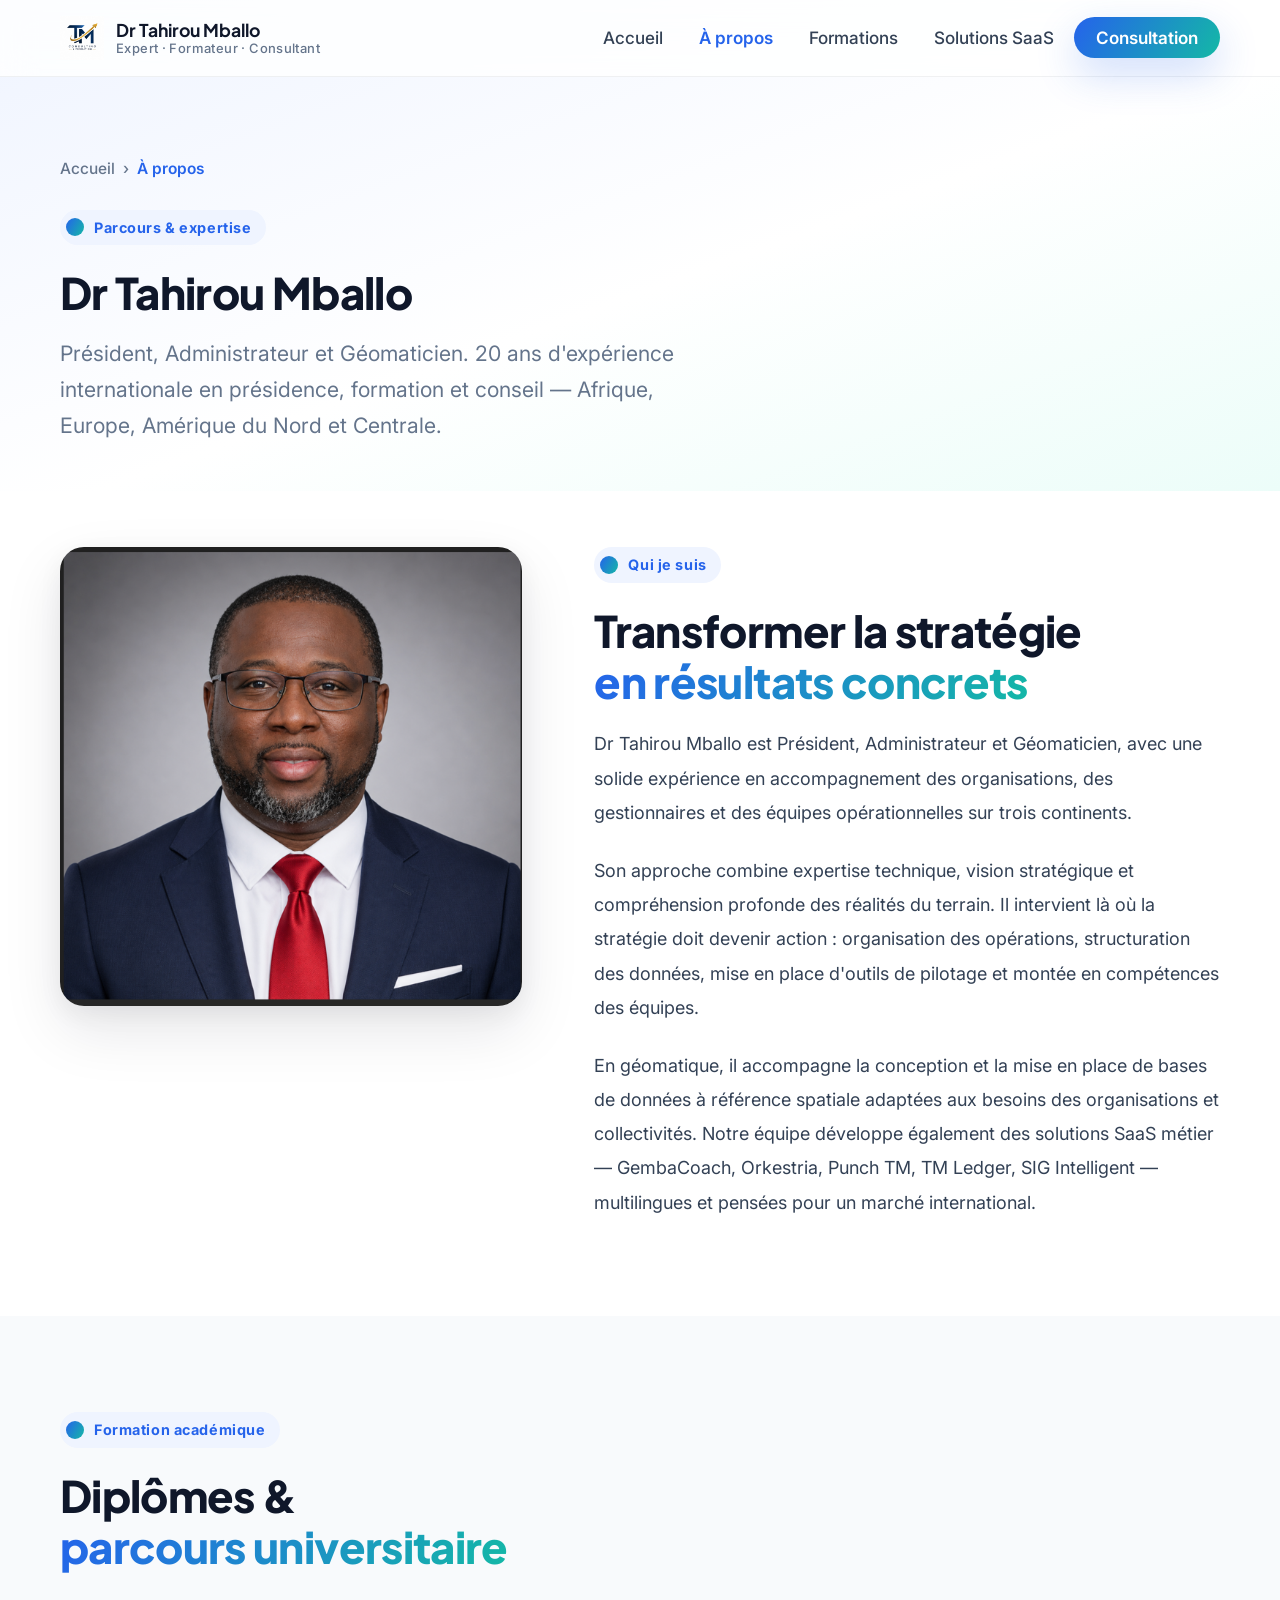
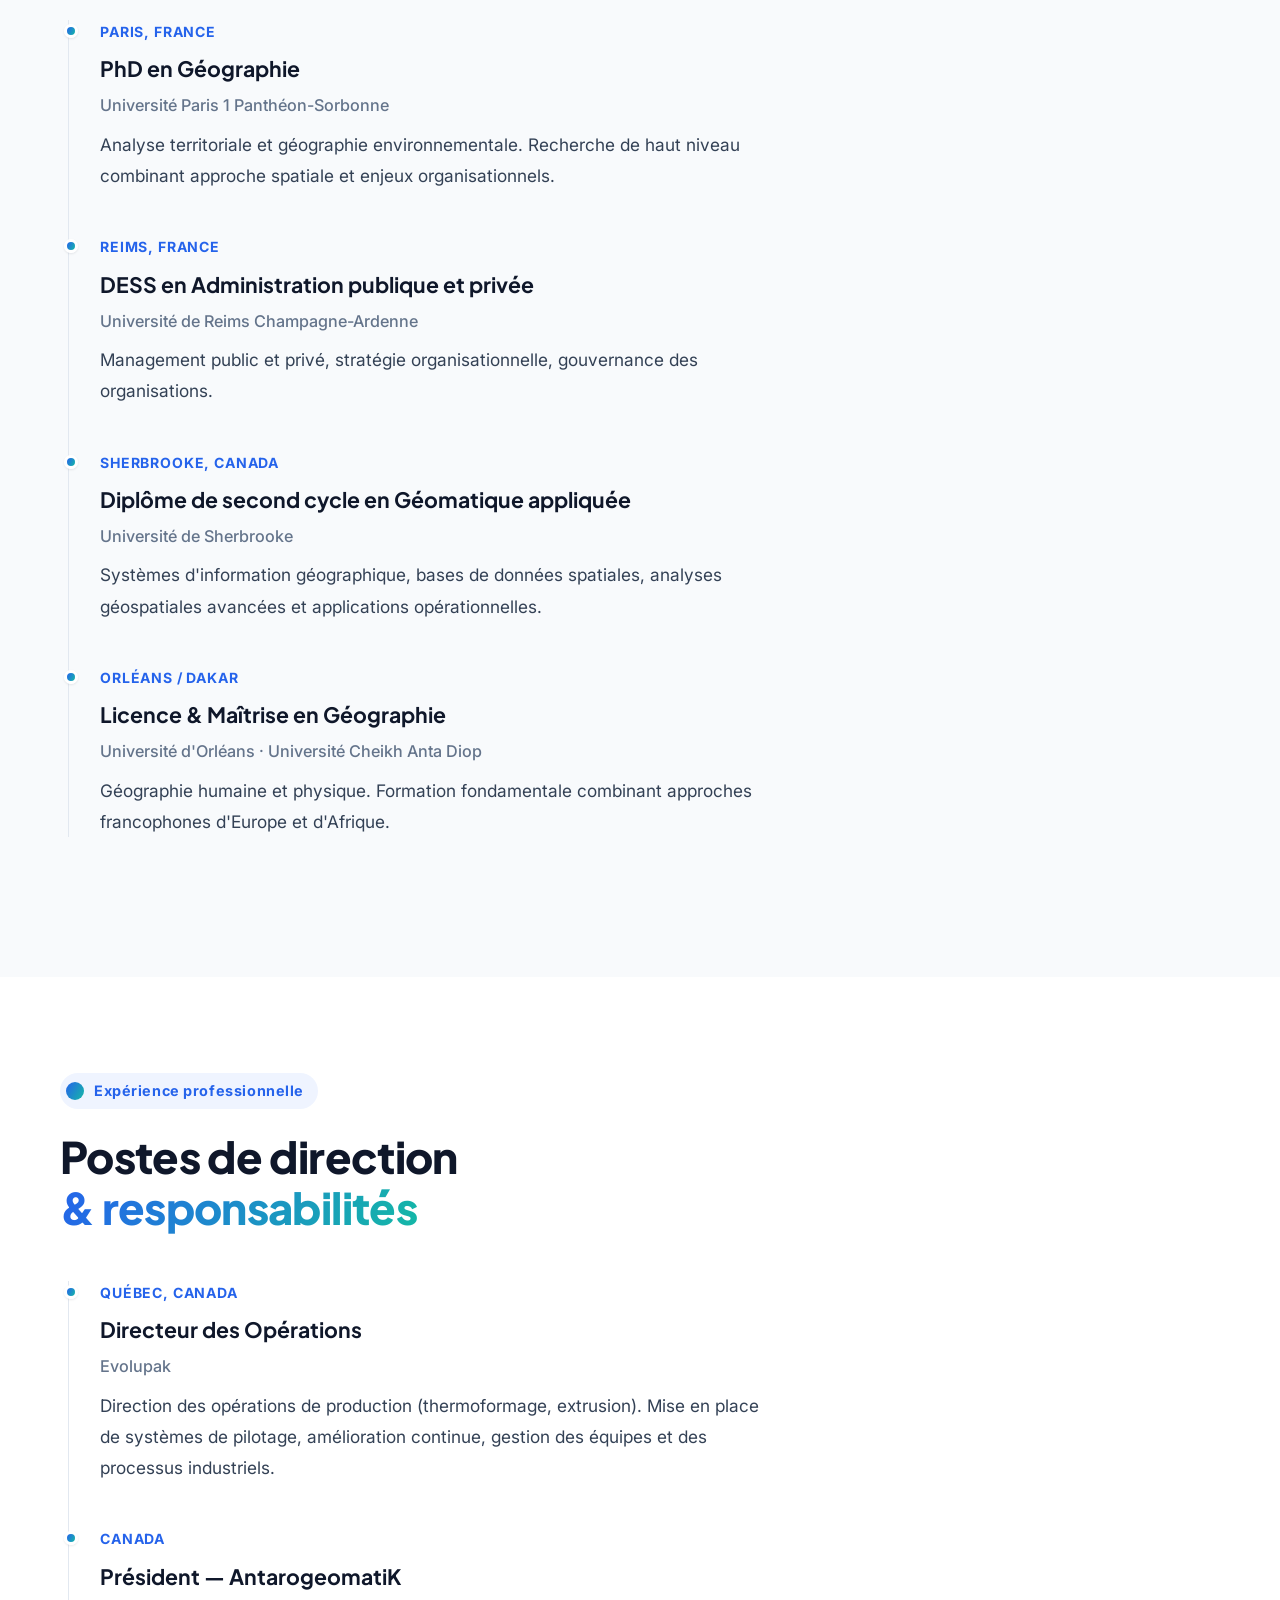
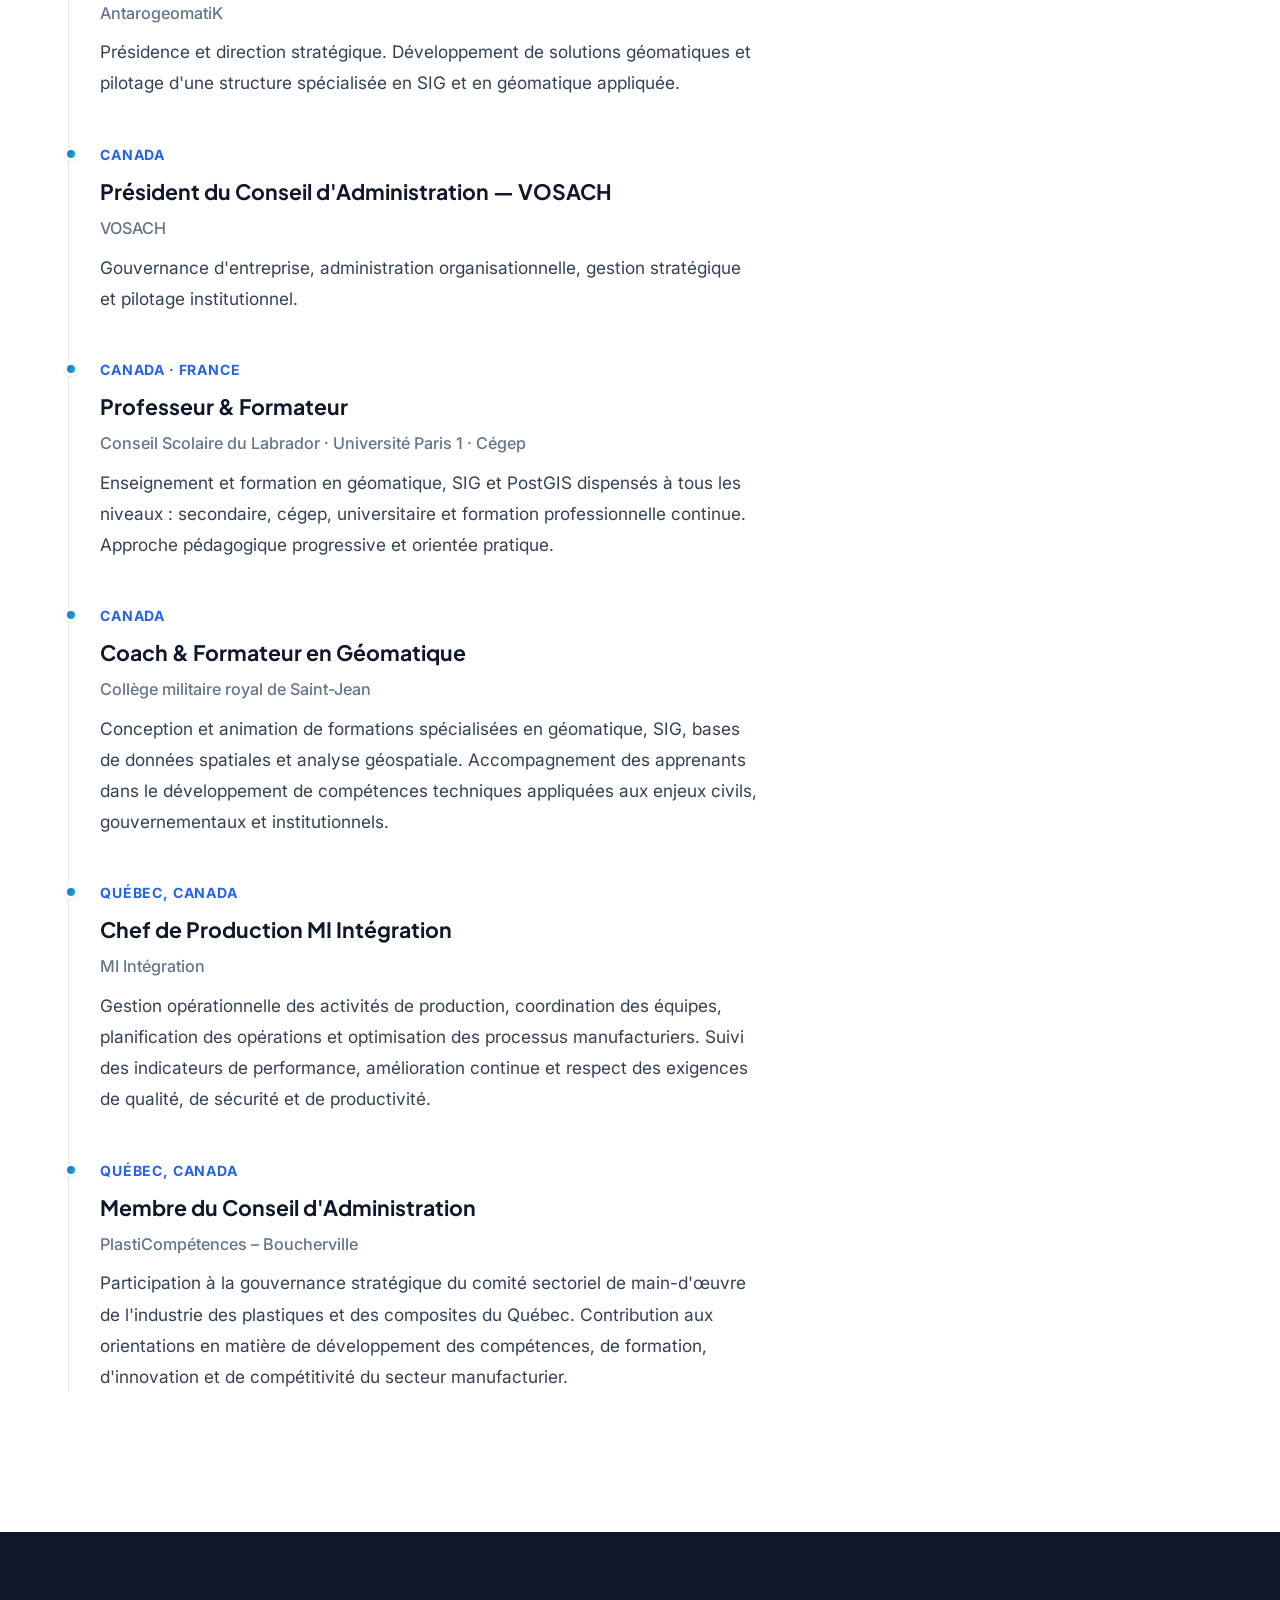
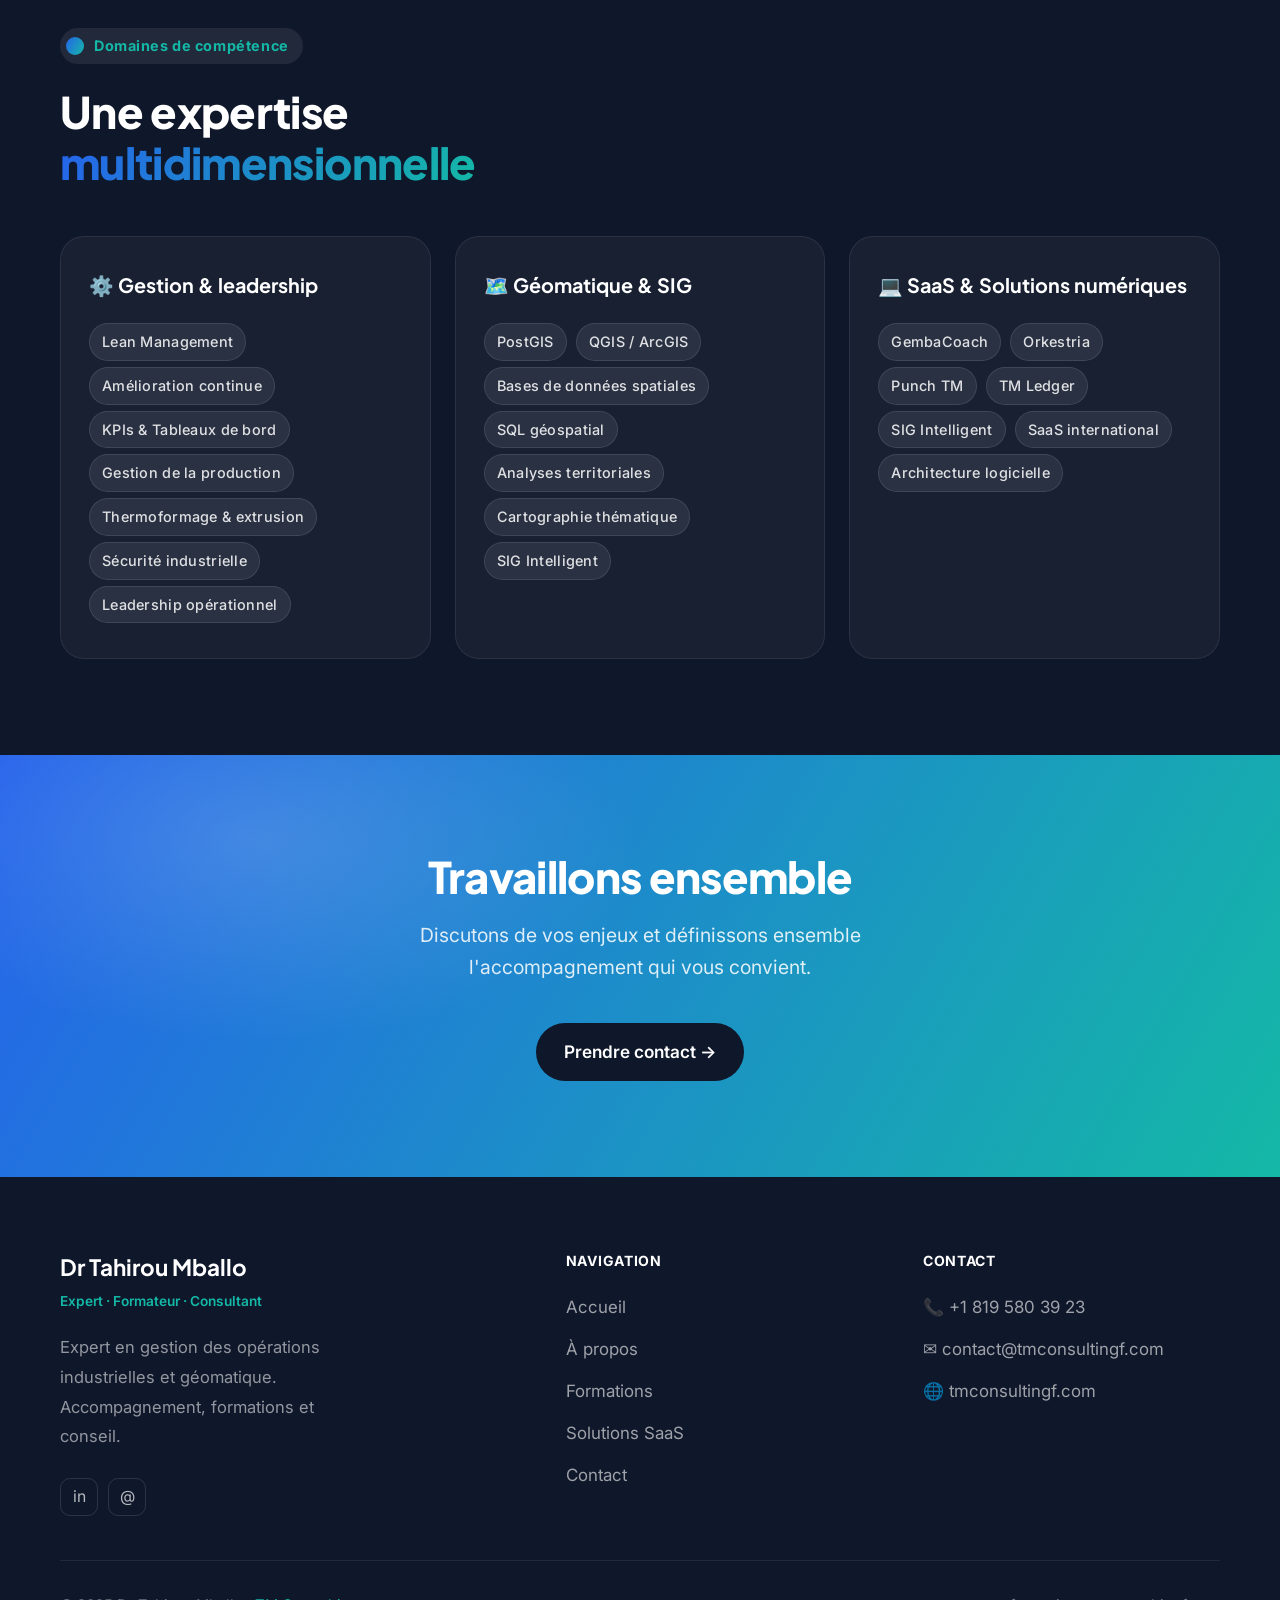
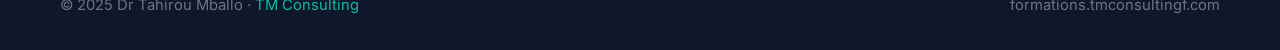
==== commit f425010e: "Add files via upload" ====
--- a/a-propos.html
+++ b/a-propos.html
@@ -94,7 +94,7 @@
 <nav>
   <div class="nav-inner">
     <a href="index.html" class="nav-logo">
-      <div class="nav-logo-mark">TM</div>
+      <img src="logo-tm-consulting.jpeg" alt="TM Consulting & Formation" class="nav-logo-mark" />
       <div class="nav-logo-text">
         <span class="nav-logo-name">Dr Tahirou Mballo</span>
         <span class="nav-logo-sub">Expert · Formateur · Consultant</span>
@@ -124,7 +124,7 @@
       <span>Parcours & expertise</span>
     </div>
     <h1 class="section-title">Dr Tahirou Mballo</h1>
-    <p class="section-subtitle">Président, Administrateur et Géomaticien. 15 ans d'expérience internationale en présidence, formation et conseil — Afrique, Europe, Amérique du Nord et Centrale.</p>
+    <p class="section-subtitle">Président, Administrateur et Géomaticien. 20 ans d'expérience internationale en présidence, formation et conseil — Afrique, Europe, Amérique du Nord et Centrale.</p>
   </div>
 </div>
 
--- a/style.css
+++ b/style.css
@@ -102,14 +102,9 @@
 .nav-logo { display: flex; align-items: center; gap: 12px; text-decoration: none; }
 
 .nav-logo-mark {
-  width: 40px; height: 40px;
-  background: var(--grad-primary);
-  border-radius: var(--r-sm);
-  display: flex; align-items: center; justify-content: center;
-  font-family: var(--font-display);
-  font-size: 1rem; font-weight: 800;
-  color: var(--white);
-  letter-spacing: -0.02em;
+  width: 44px; height: 44px;
+  object-fit: contain;
+  flex-shrink: 0;
 }
 
 .nav-logo-text { display: flex; flex-direction: column; line-height: 1.2; }
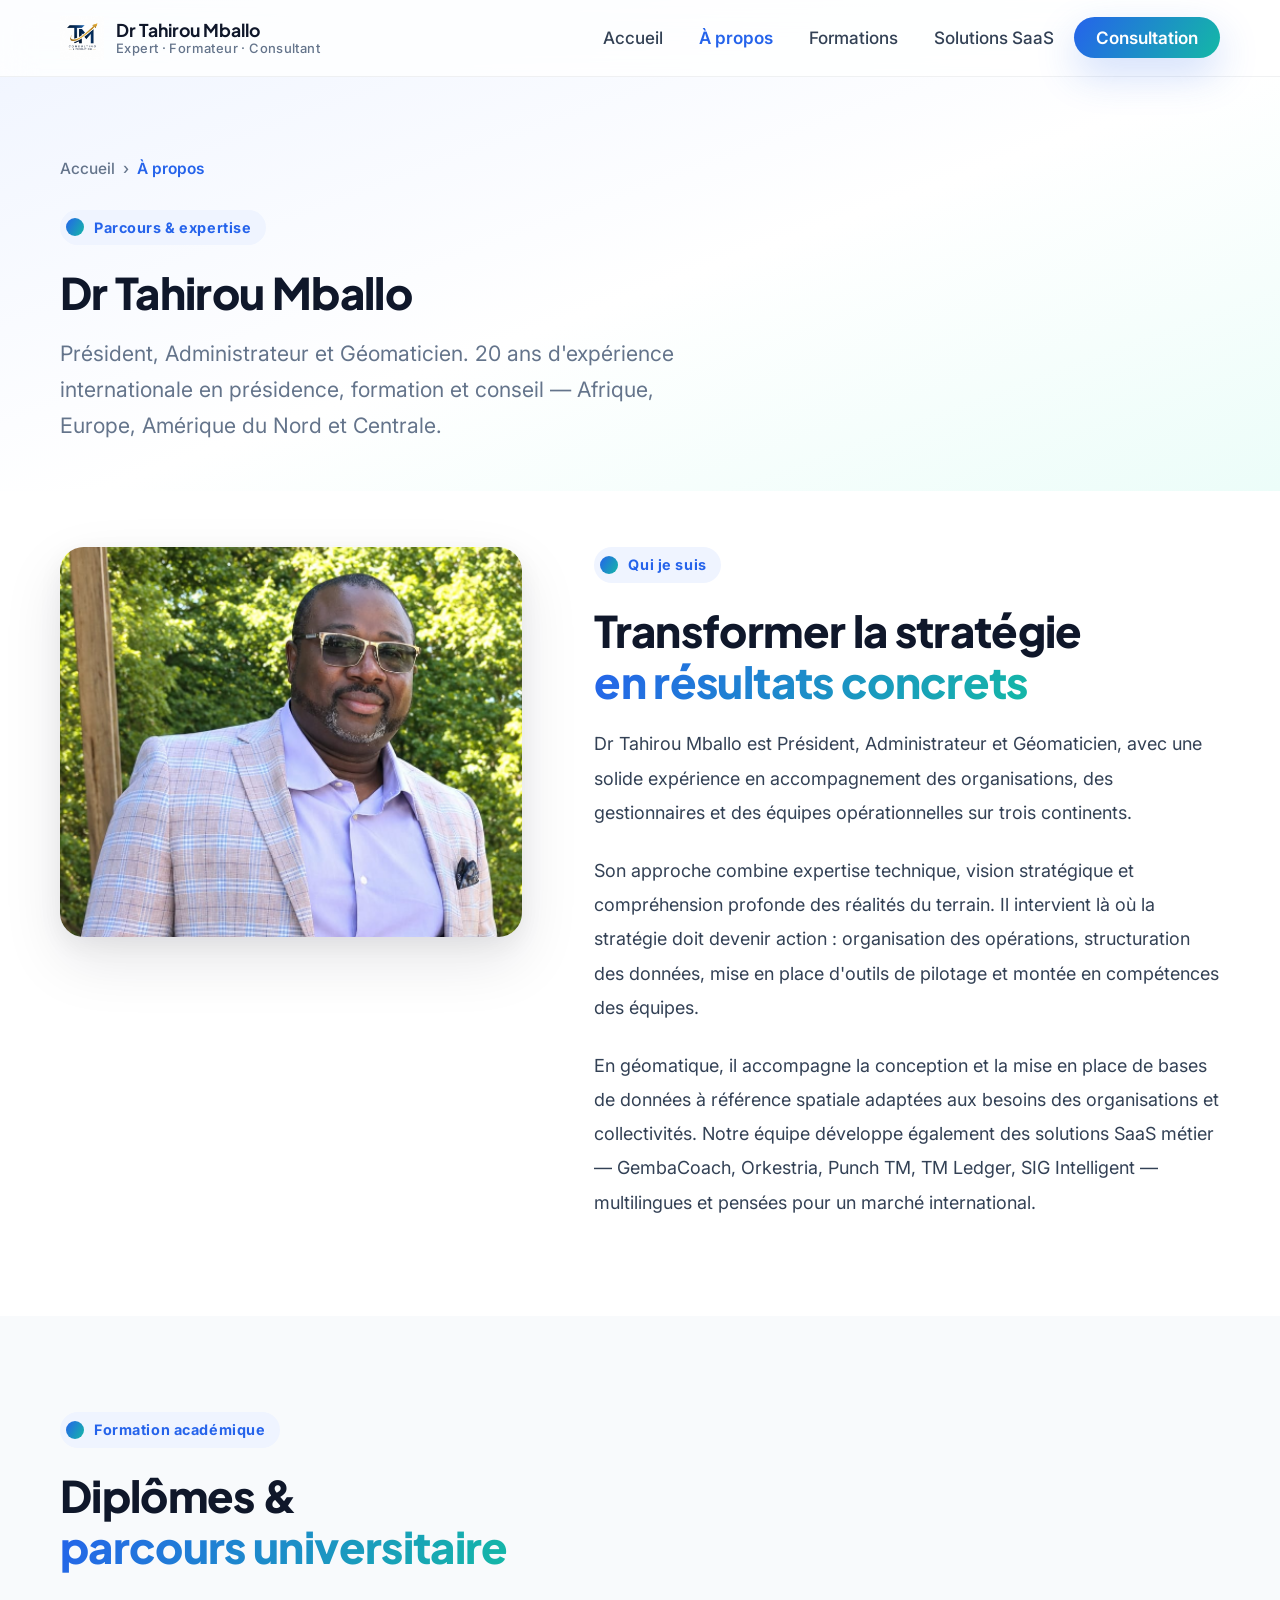
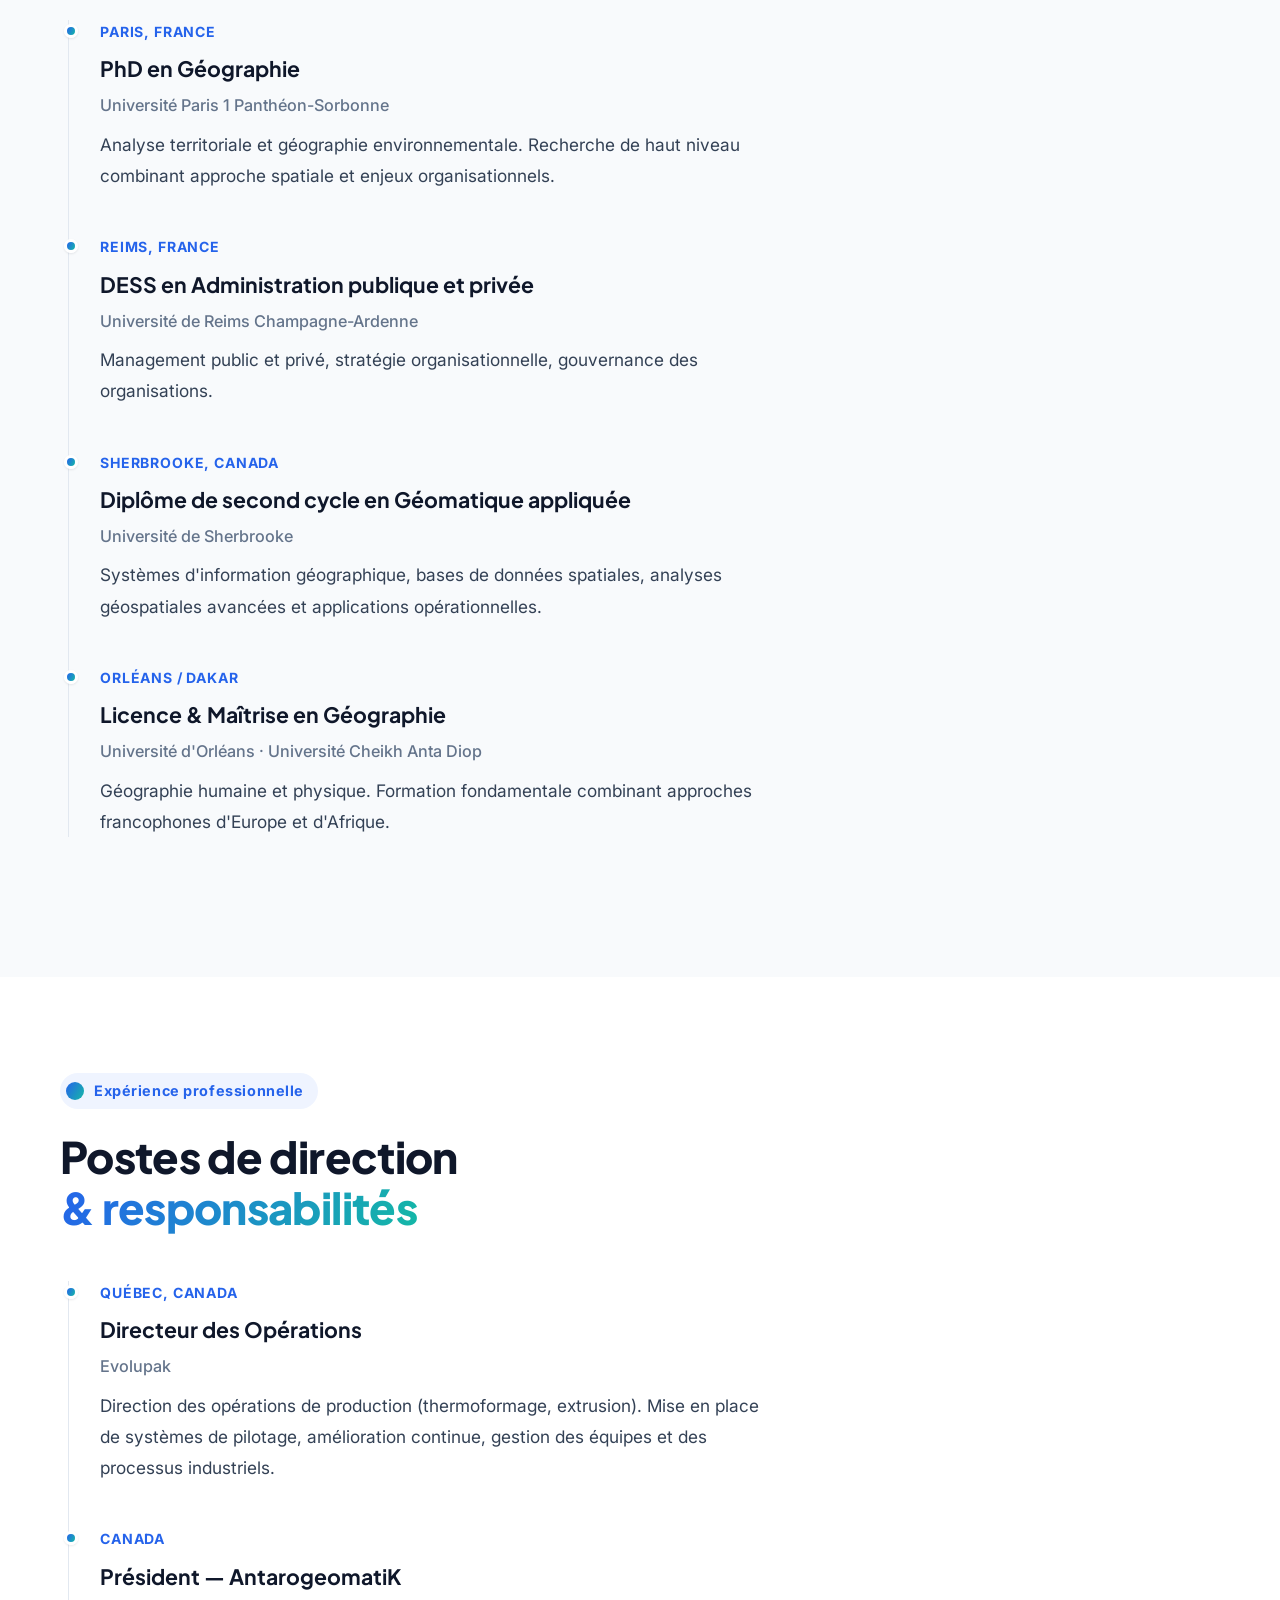
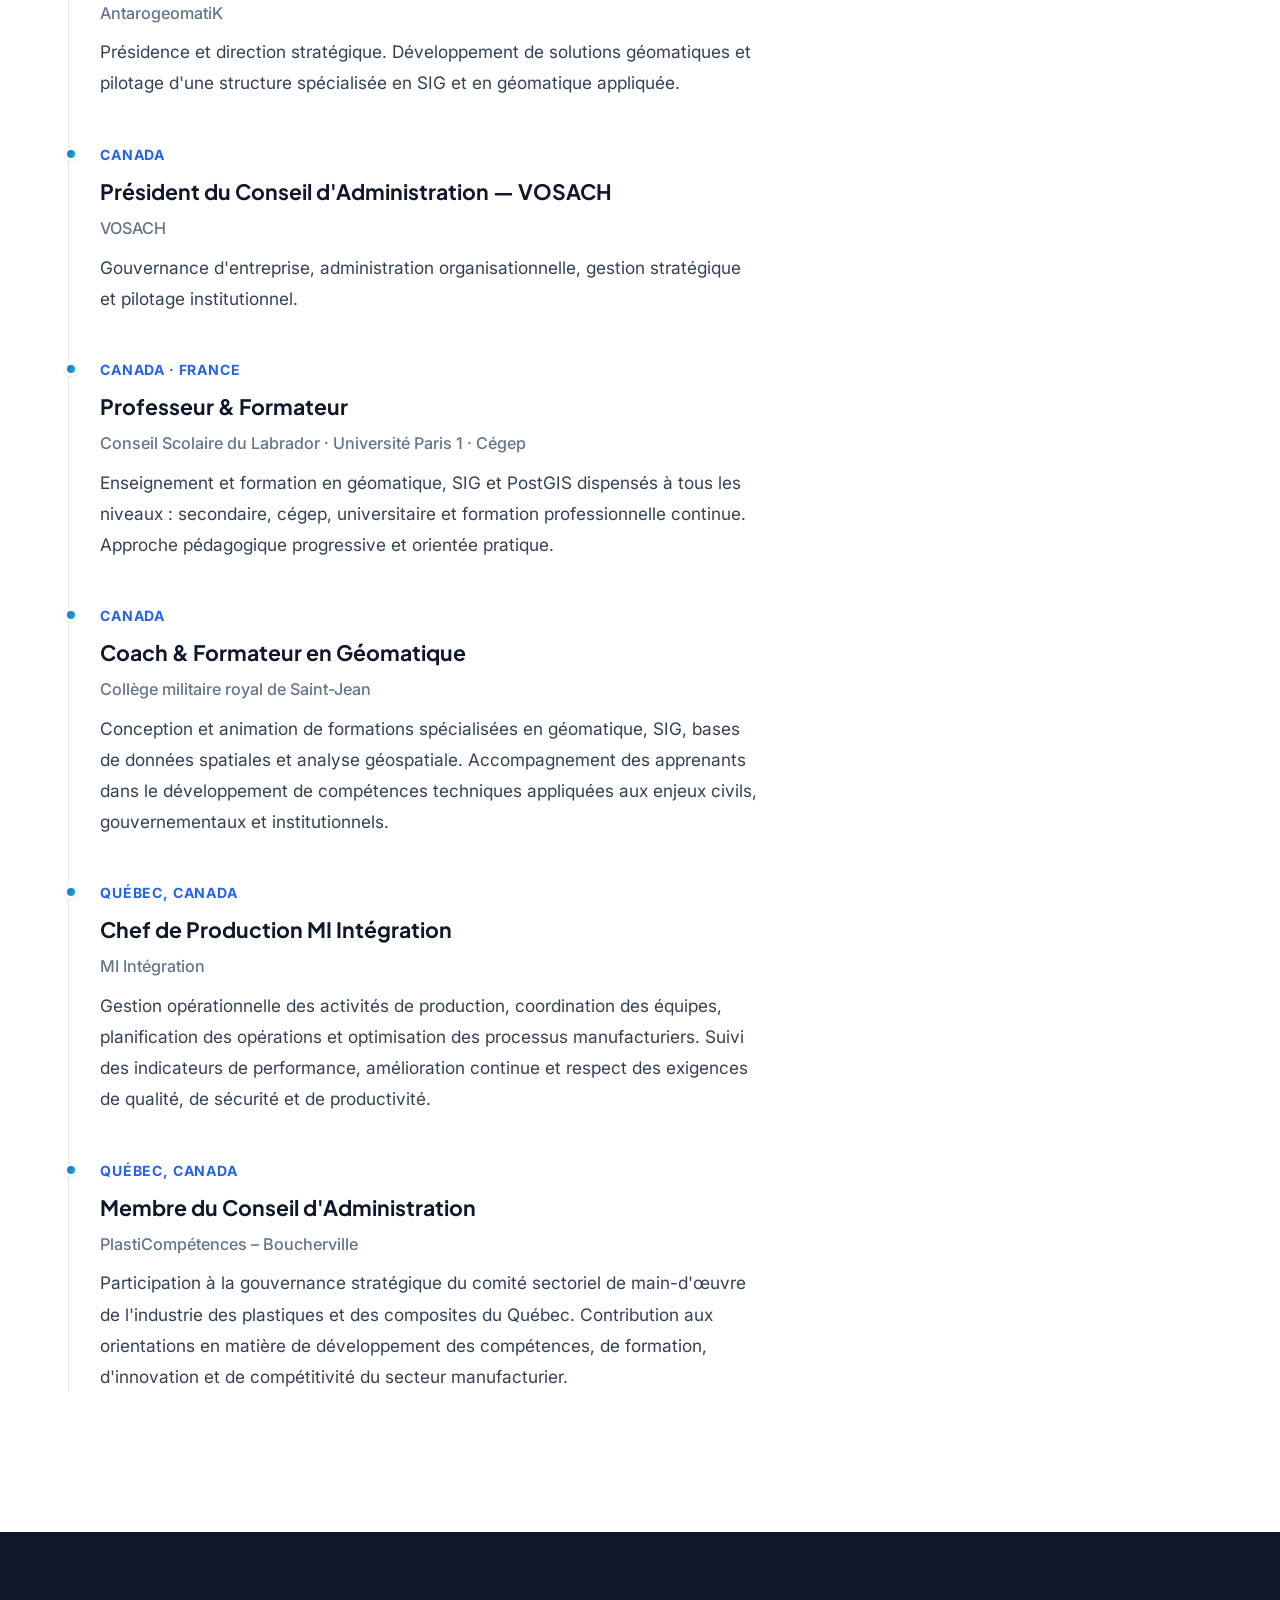
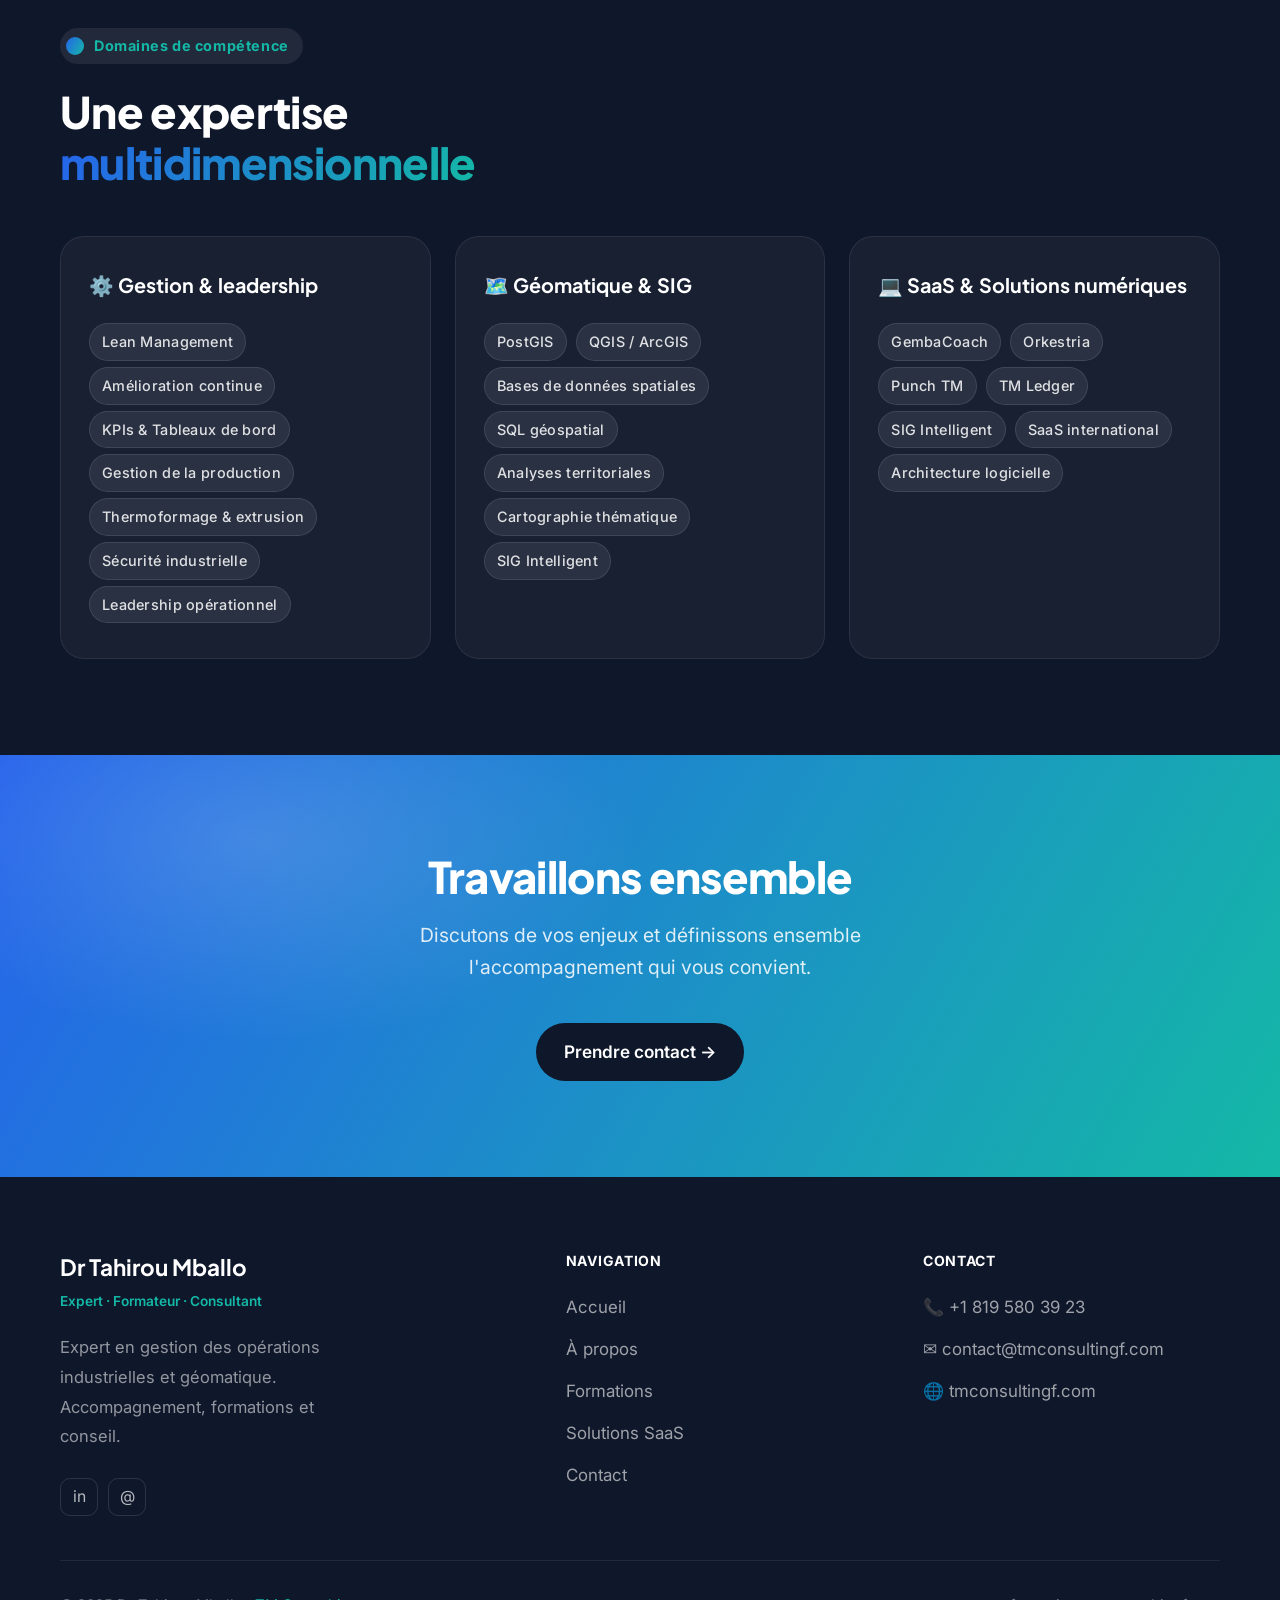
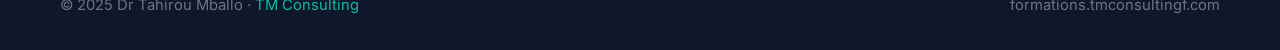
==== commit 7e1e9981: "Add files via upload" ====
--- a/a-propos.html
+++ b/a-propos.html
@@ -134,7 +134,7 @@
     <div class="about-split">
       <div class="about-split-img">
         <img
-          src="dr-tahirou-mballo.png"
+          src="dr-tahirou-mballo-photo.png"
           alt="Dr Tahirou Mballo"
           loading="lazy"
         />
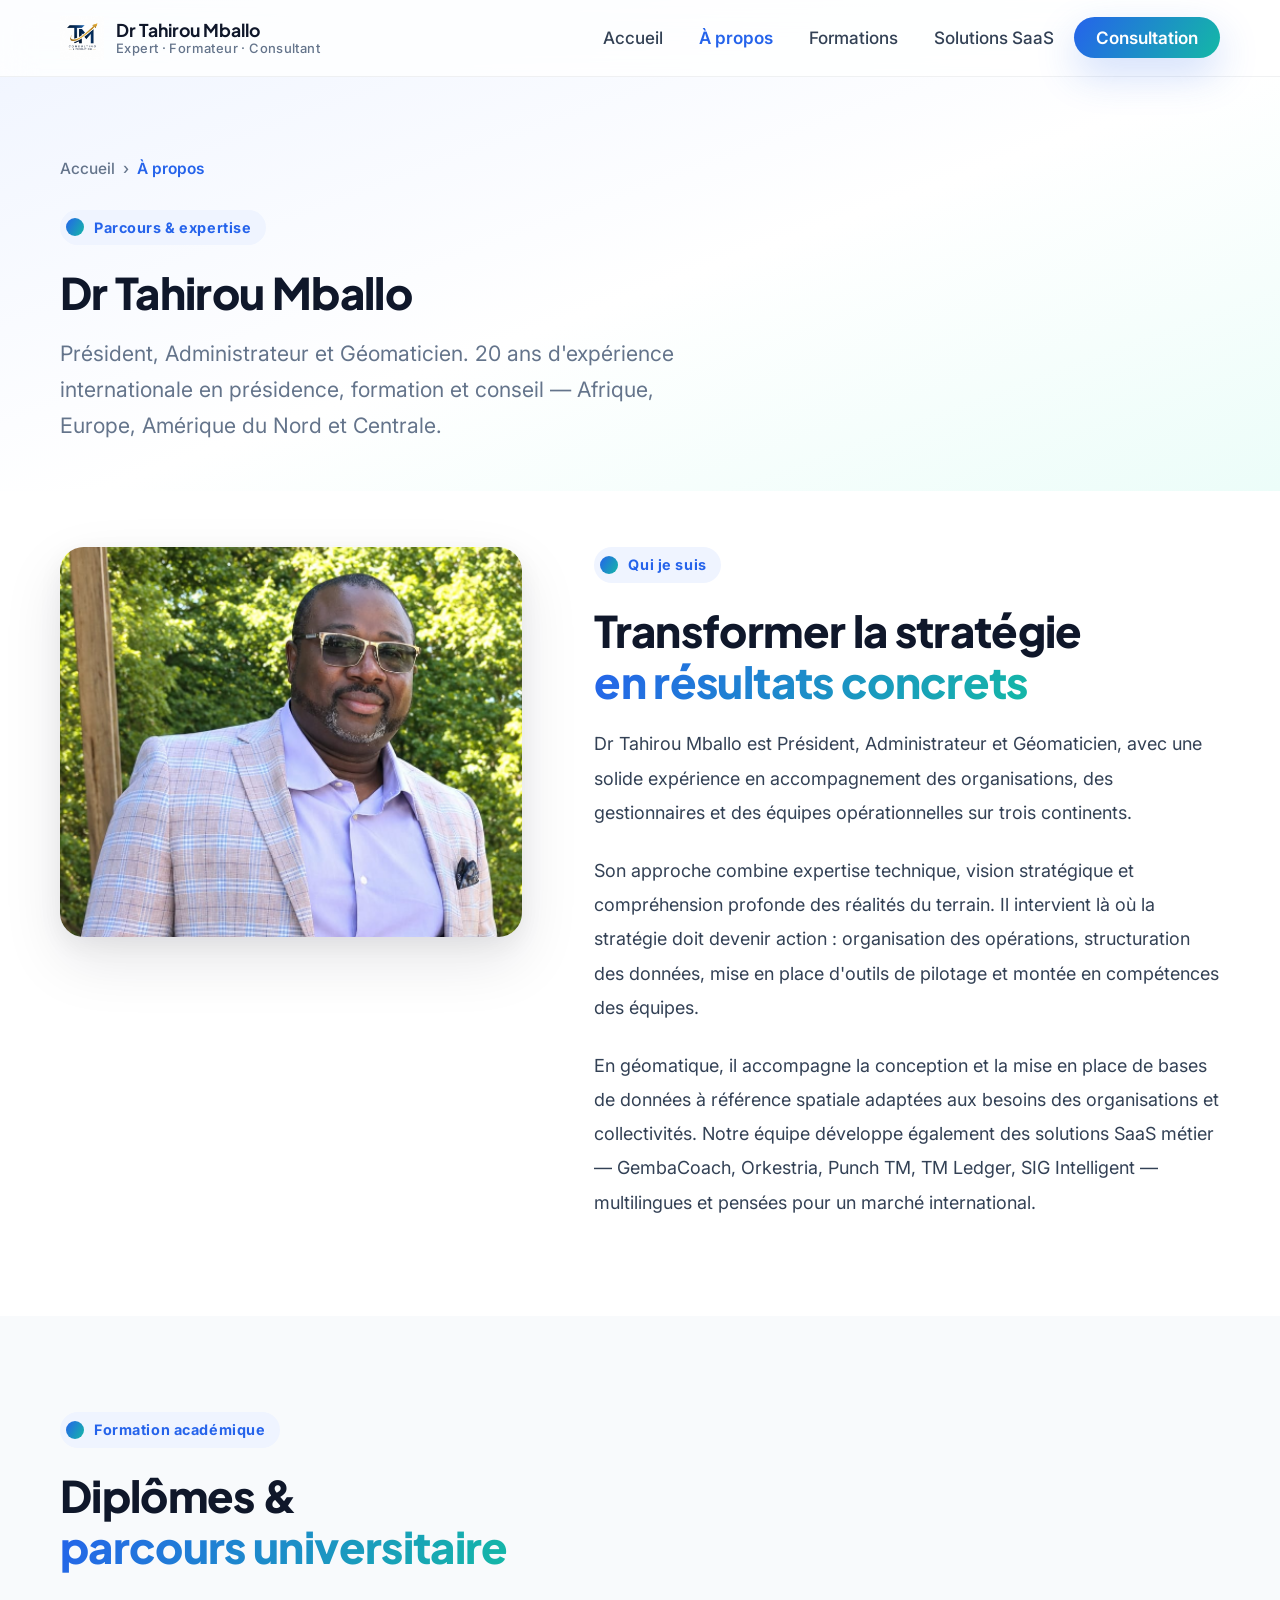
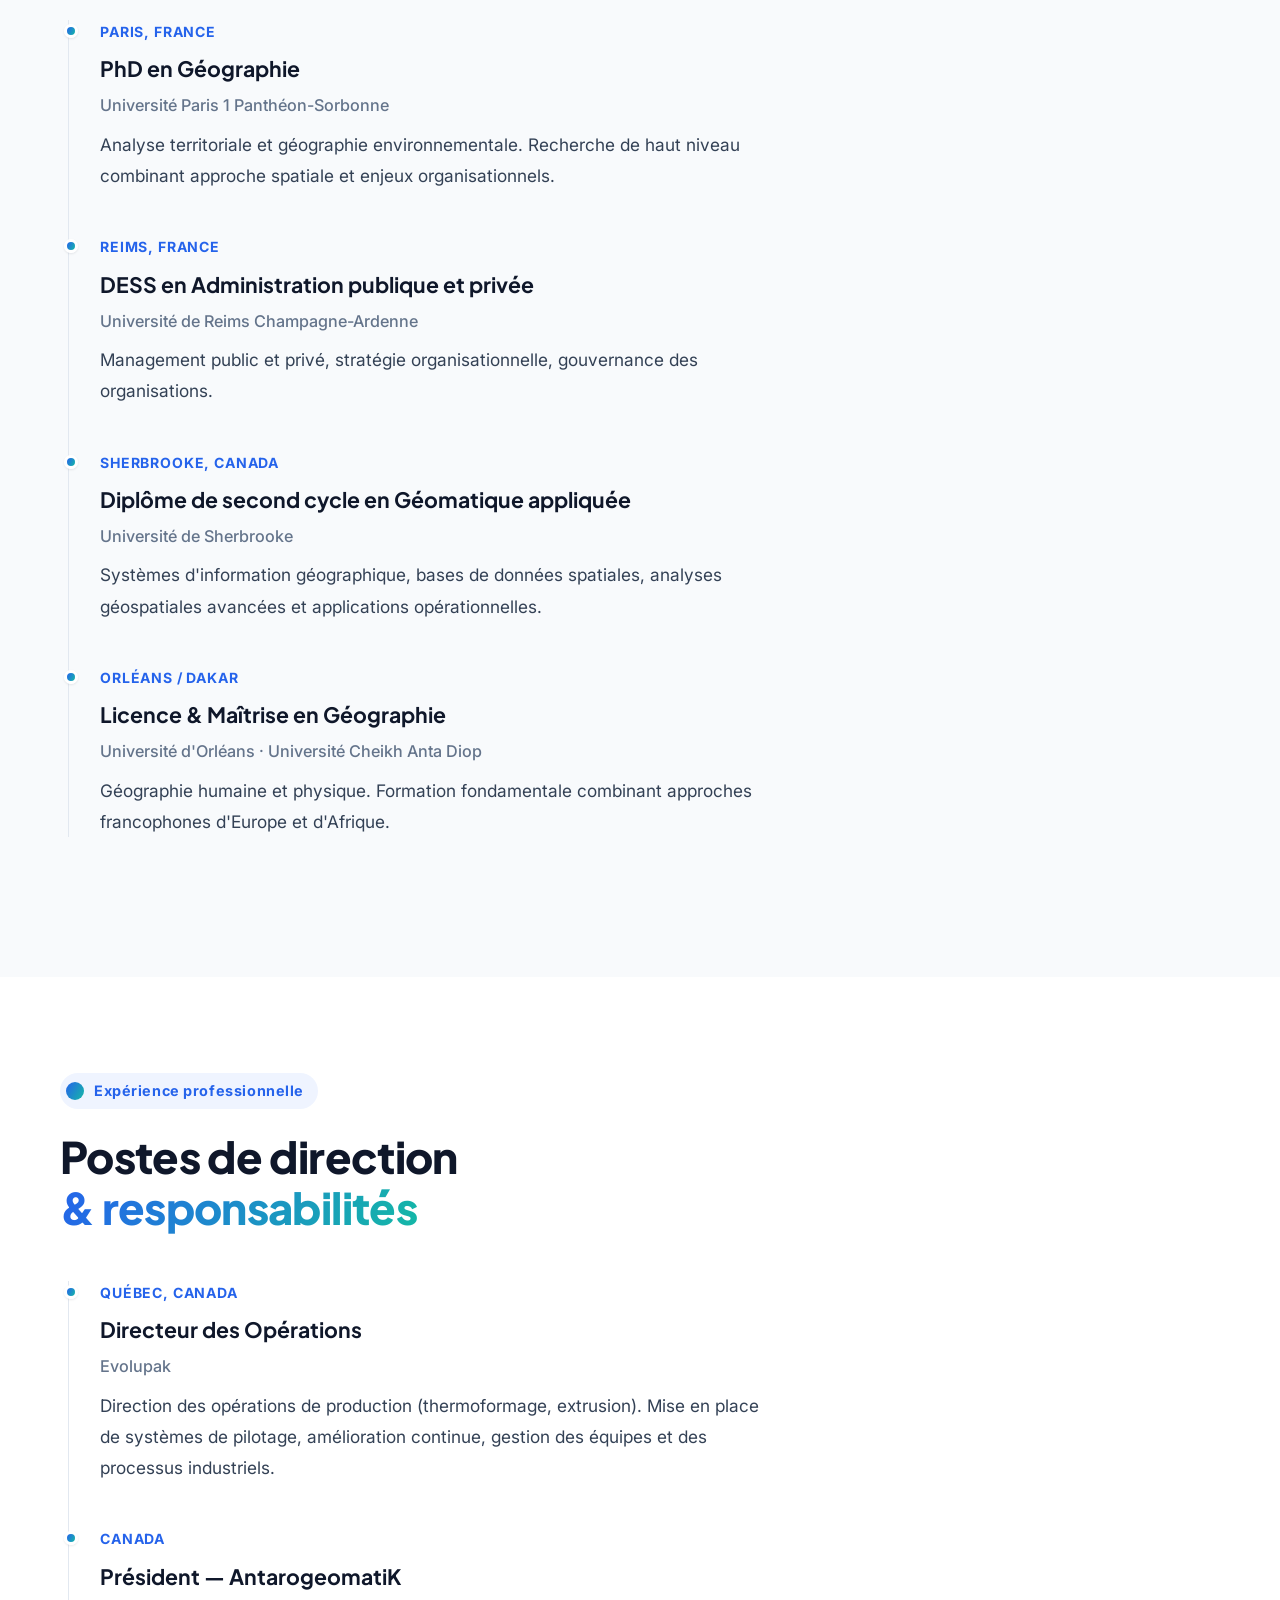
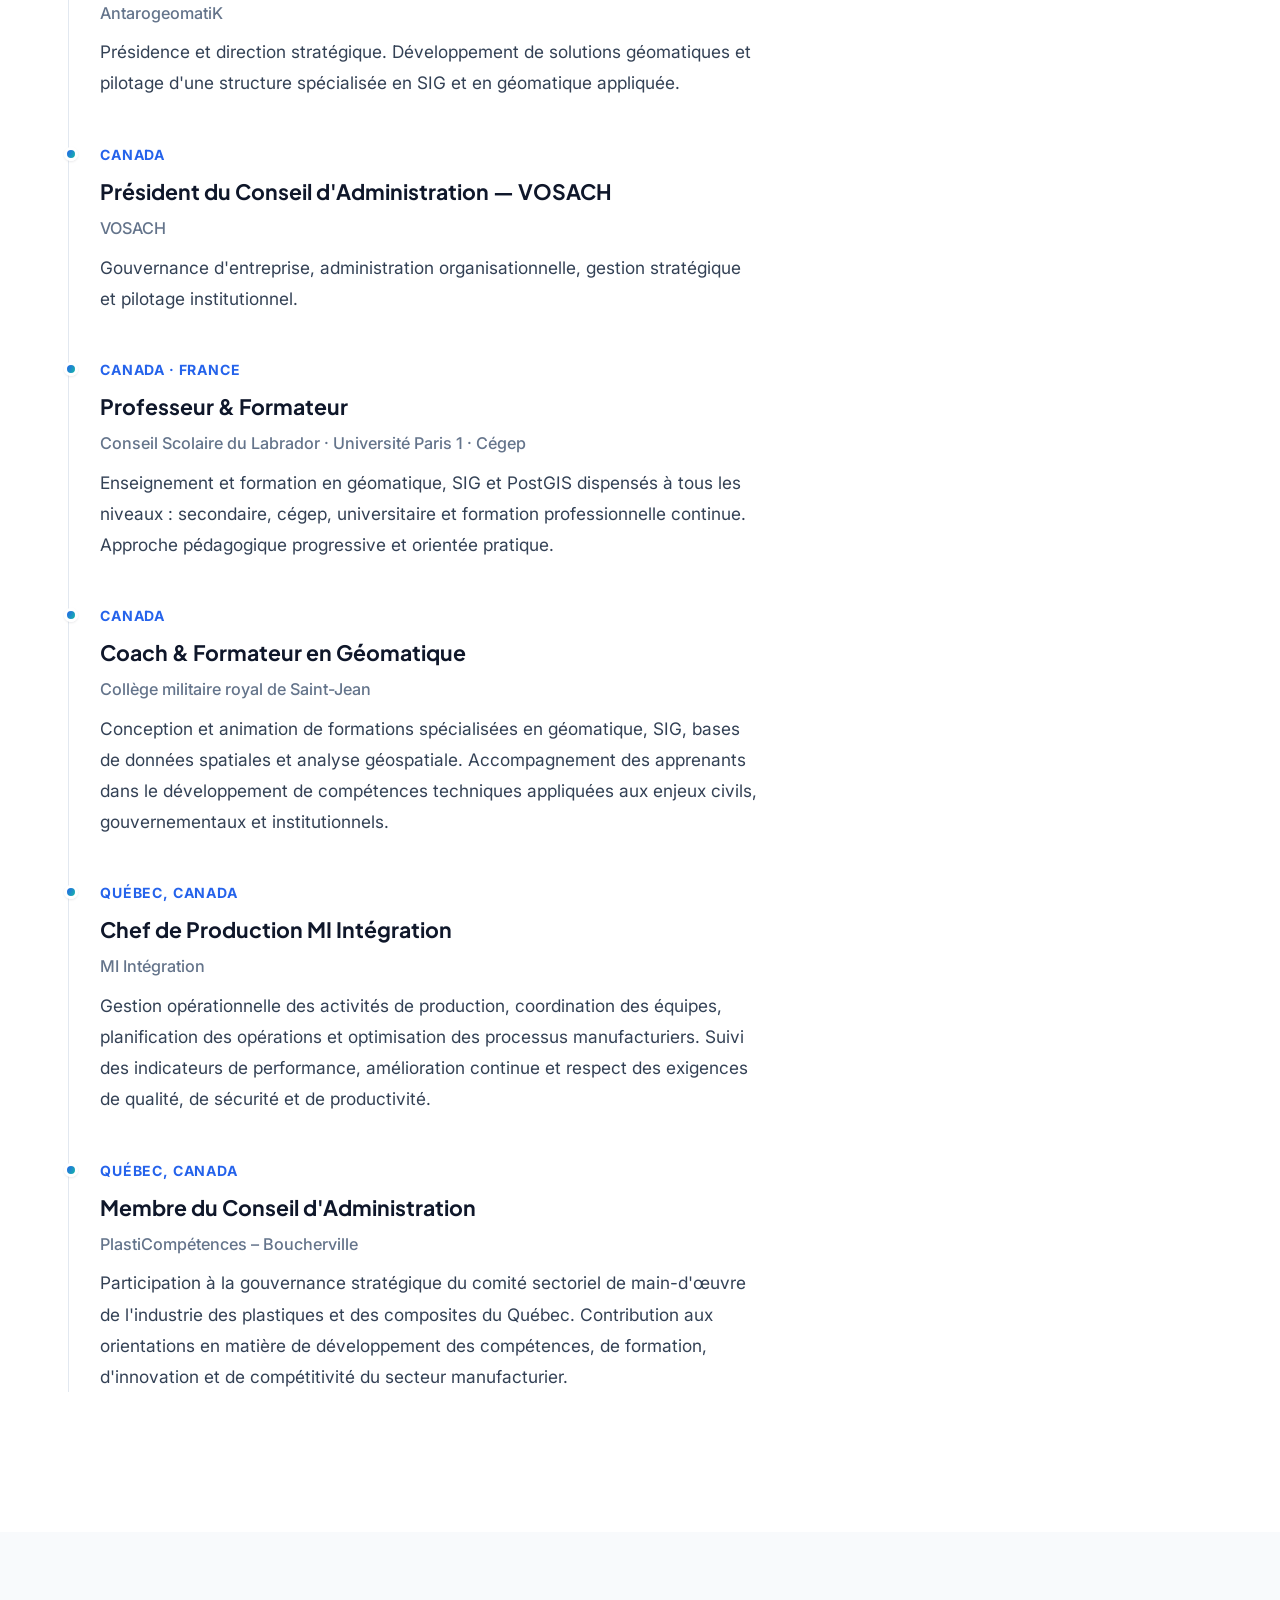
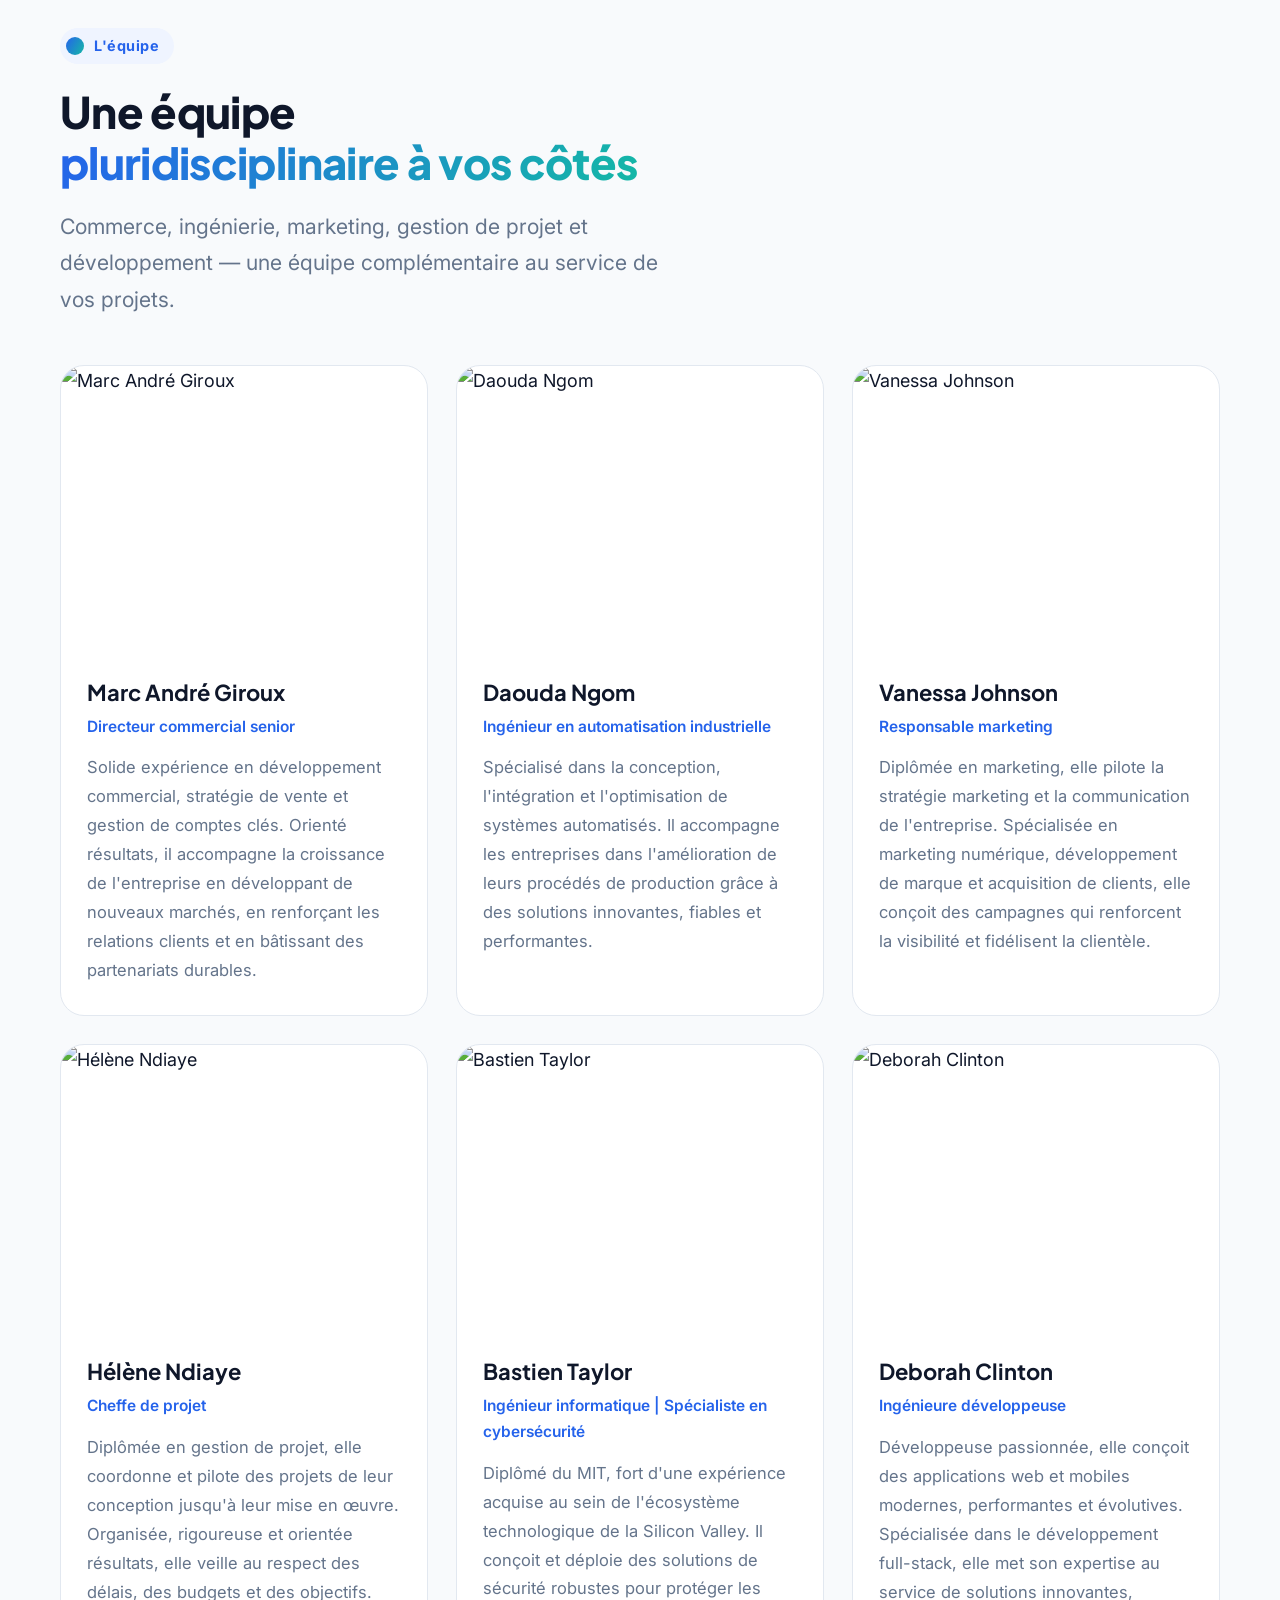
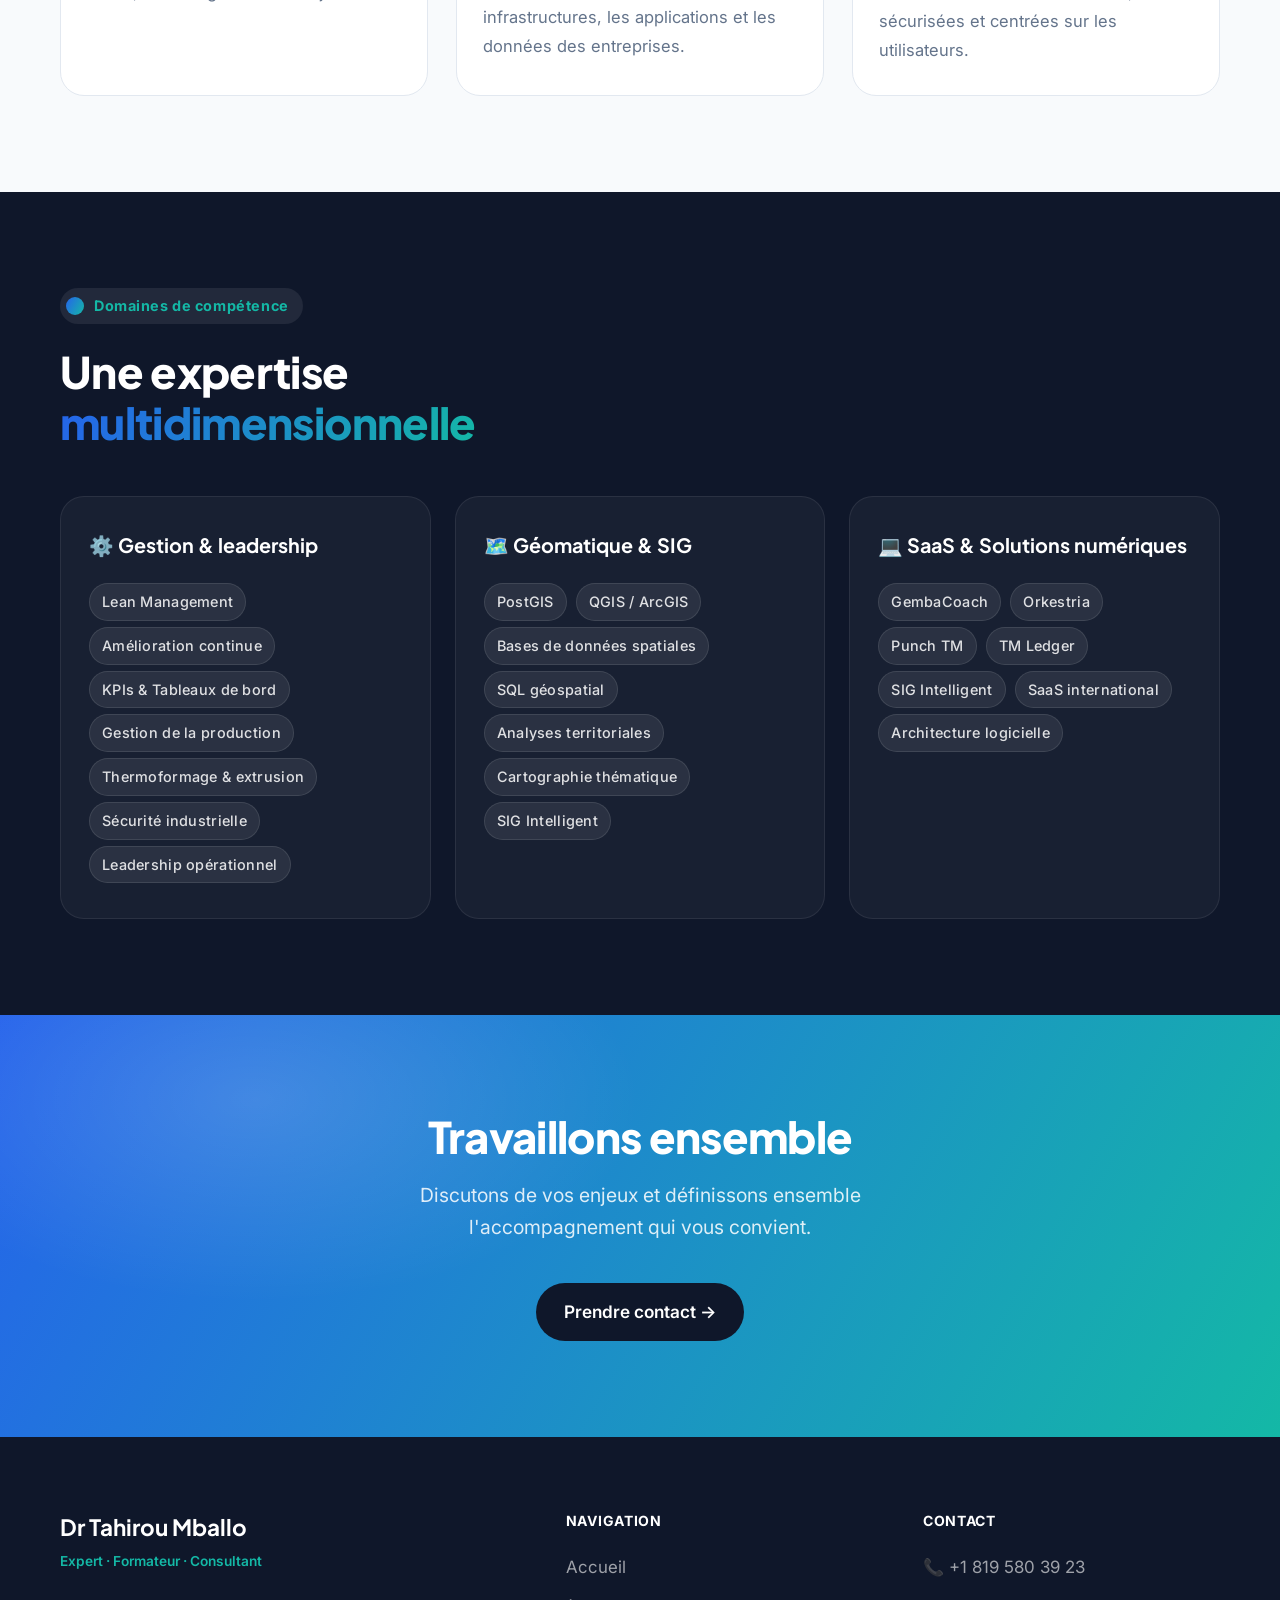
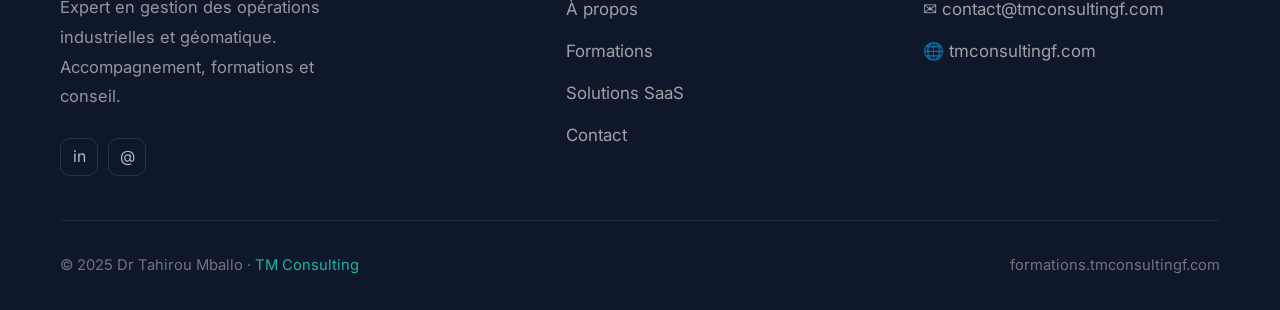
==== commit a1cd33ed: "Add files via upload" ====
--- a/a-propos.html
+++ b/a-propos.html
@@ -39,6 +39,49 @@
       font-size: 0.96rem; color: var(--gray-700);
       line-height: 1.8; font-weight: 400;
     }
+    .team-grid {
+      display: grid; grid-template-columns: repeat(3, 1fr);
+      gap: 28px; margin-top: 48px;
+    }
+    .team-card {
+      background: var(--white);
+      border: 1px solid var(--gray-100);
+      border-radius: var(--r-lg);
+      overflow: hidden;
+      transition: var(--transition);
+    }
+    .team-card:hover {
+      transform: translateY(-6px);
+      box-shadow: var(--shadow-lg);
+      border-color: transparent;
+    }
+    .team-card-img { height: 280px; overflow: hidden; }
+    .team-card-img img {
+      width: 100%; height: 100%;
+      object-fit: cover; object-position: top center;
+      transition: transform 0.6s var(--ease);
+    }
+    .team-card:hover .team-card-img img { transform: scale(1.06); }
+    .team-card-body { padding: 28px 26px 30px; }
+    .team-card-name {
+      font-family: var(--font-display);
+      font-size: 1.22rem; font-weight: 700;
+      color: var(--navy); margin-bottom: 4px;
+    }
+    .team-card-role {
+      font-size: 0.86rem; font-weight: 600;
+      color: var(--blue); margin-bottom: 14px;
+    }
+    .team-card-bio {
+      font-size: 0.92rem; color: var(--gray-500);
+      line-height: 1.75; font-weight: 400;
+    }
+    @media (max-width: 1024px) {
+      .team-grid { grid-template-columns: 1fr 1fr; }
+    }
+    @media (max-width: 768px) {
+      .team-grid { grid-template-columns: 1fr; }
+    }
     .skills-grid {
       display: grid; grid-template-columns: repeat(3, 1fr);
       gap: 24px; margin-top: 48px;
@@ -275,6 +318,88 @@
         </div>
 
       </div>
+    </div>
+  </div>
+</section>
+
+<!-- NOTRE ÉQUIPE -->
+<section style="background:var(--off-white)">
+  <div class="container">
+    <div class="section-eyebrow fade-up">
+      <div class="section-eyebrow-dot"></div>
+      <span>L'équipe</span>
+    </div>
+    <h2 class="section-title fade-up">Une équipe<br><em>pluridisciplinaire à vos côtés</em></h2>
+    <p class="section-subtitle fade-up">Commerce, ingénierie, marketing, gestion de projet et développement — une équipe complémentaire au service de vos projets.</p>
+
+    <div class="team-grid">
+
+      <div class="team-card fade-up">
+        <div class="team-card-img">
+          <img src="team-marc-andre-giroux.png" alt="Marc André Giroux" loading="lazy" />
+        </div>
+        <div class="team-card-body">
+          <div class="team-card-name">Marc André Giroux</div>
+          <div class="team-card-role">Directeur commercial senior</div>
+          <p class="team-card-bio">Solide expérience en développement commercial, stratégie de vente et gestion de comptes clés. Orienté résultats, il accompagne la croissance de l'entreprise en développant de nouveaux marchés, en renforçant les relations clients et en bâtissant des partenariats durables.</p>
+        </div>
+      </div>
+
+      <div class="team-card fade-up">
+        <div class="team-card-img">
+          <img src="team-daouda-ngom.png" alt="Daouda Ngom" loading="lazy" />
+        </div>
+        <div class="team-card-body">
+          <div class="team-card-name">Daouda Ngom</div>
+          <div class="team-card-role">Ingénieur en automatisation industrielle</div>
+          <p class="team-card-bio">Spécialisé dans la conception, l'intégration et l'optimisation de systèmes automatisés. Il accompagne les entreprises dans l'amélioration de leurs procédés de production grâce à des solutions innovantes, fiables et performantes.</p>
+        </div>
+      </div>
+
+      <div class="team-card fade-up">
+        <div class="team-card-img">
+          <img src="team-vanessa-johnson.png" alt="Vanessa Johnson" loading="lazy" />
+        </div>
+        <div class="team-card-body">
+          <div class="team-card-name">Vanessa Johnson</div>
+          <div class="team-card-role">Responsable marketing</div>
+          <p class="team-card-bio">Diplômée en marketing, elle pilote la stratégie marketing et la communication de l'entreprise. Spécialisée en marketing numérique, développement de marque et acquisition de clients, elle conçoit des campagnes qui renforcent la visibilité et fidélisent la clientèle.</p>
+        </div>
+      </div>
+
+      <div class="team-card fade-up">
+        <div class="team-card-img">
+          <img src="team-helene-ndiaye.png" alt="Hélène Ndiaye" loading="lazy" />
+        </div>
+        <div class="team-card-body">
+          <div class="team-card-name">Hélène Ndiaye</div>
+          <div class="team-card-role">Cheffe de projet</div>
+          <p class="team-card-bio">Diplômée en gestion de projet, elle coordonne et pilote des projets de leur conception jusqu'à leur mise en œuvre. Organisée, rigoureuse et orientée résultats, elle veille au respect des délais, des budgets et des objectifs.</p>
+        </div>
+      </div>
+
+      <div class="team-card fade-up">
+        <div class="team-card-img">
+          <img src="team-bastien-taylor.png" alt="Bastien Taylor" loading="lazy" />
+        </div>
+        <div class="team-card-body">
+          <div class="team-card-name">Bastien Taylor</div>
+          <div class="team-card-role">Ingénieur informatique | Spécialiste en cybersécurité</div>
+          <p class="team-card-bio">Diplômé du MIT, fort d'une expérience acquise au sein de l'écosystème technologique de la Silicon Valley. Il conçoit et déploie des solutions de sécurité robustes pour protéger les infrastructures, les applications et les données des entreprises.</p>
+        </div>
+      </div>
+
+      <div class="team-card fade-up">
+        <div class="team-card-img">
+          <img src="team-deborah-clinton.png" alt="Deborah Clinton" loading="lazy" />
+        </div>
+        <div class="team-card-body">
+          <div class="team-card-name">Deborah Clinton</div>
+          <div class="team-card-role">Ingénieure développeuse</div>
+          <p class="team-card-bio">Développeuse passionnée, elle conçoit des applications web et mobiles modernes, performantes et évolutives. Spécialisée dans le développement full-stack, elle met son expertise au service de solutions innovantes, sécurisées et centrées sur les utilisateurs.</p>
+        </div>
+      </div>
+
     </div>
   </div>
 </section>
--- a/style.css
+++ b/style.css
@@ -297,7 +297,9 @@
 
 .hero-img-wrap img {
   width: 100%;
-  height: 560px;
+  aspect-ratio: 4 / 5;
+  height: auto;
+  max-height: 560px;
   object-fit: cover;
   object-position: top center;
 }
@@ -535,7 +537,8 @@
   border-radius: var(--r-lg);
   overflow: hidden;
   box-shadow: var(--shadow-lg);
-  height: 560px;
+  aspect-ratio: 4 / 5;
+  max-height: 560px;
 }
 
 .about-img-col img {
@@ -898,7 +901,6 @@
   .services-grid { grid-template-columns: 1fr 1fr; }
   .impact-grid { grid-template-columns: repeat(2, 1fr); }
   .about-strip-inner { grid-template-columns: 1fr; gap: 48px; }
-  .about-img-col { height: 420px; }
   .footer-grid { grid-template-columns: 1fr 1fr; gap: 40px; }
 }
 
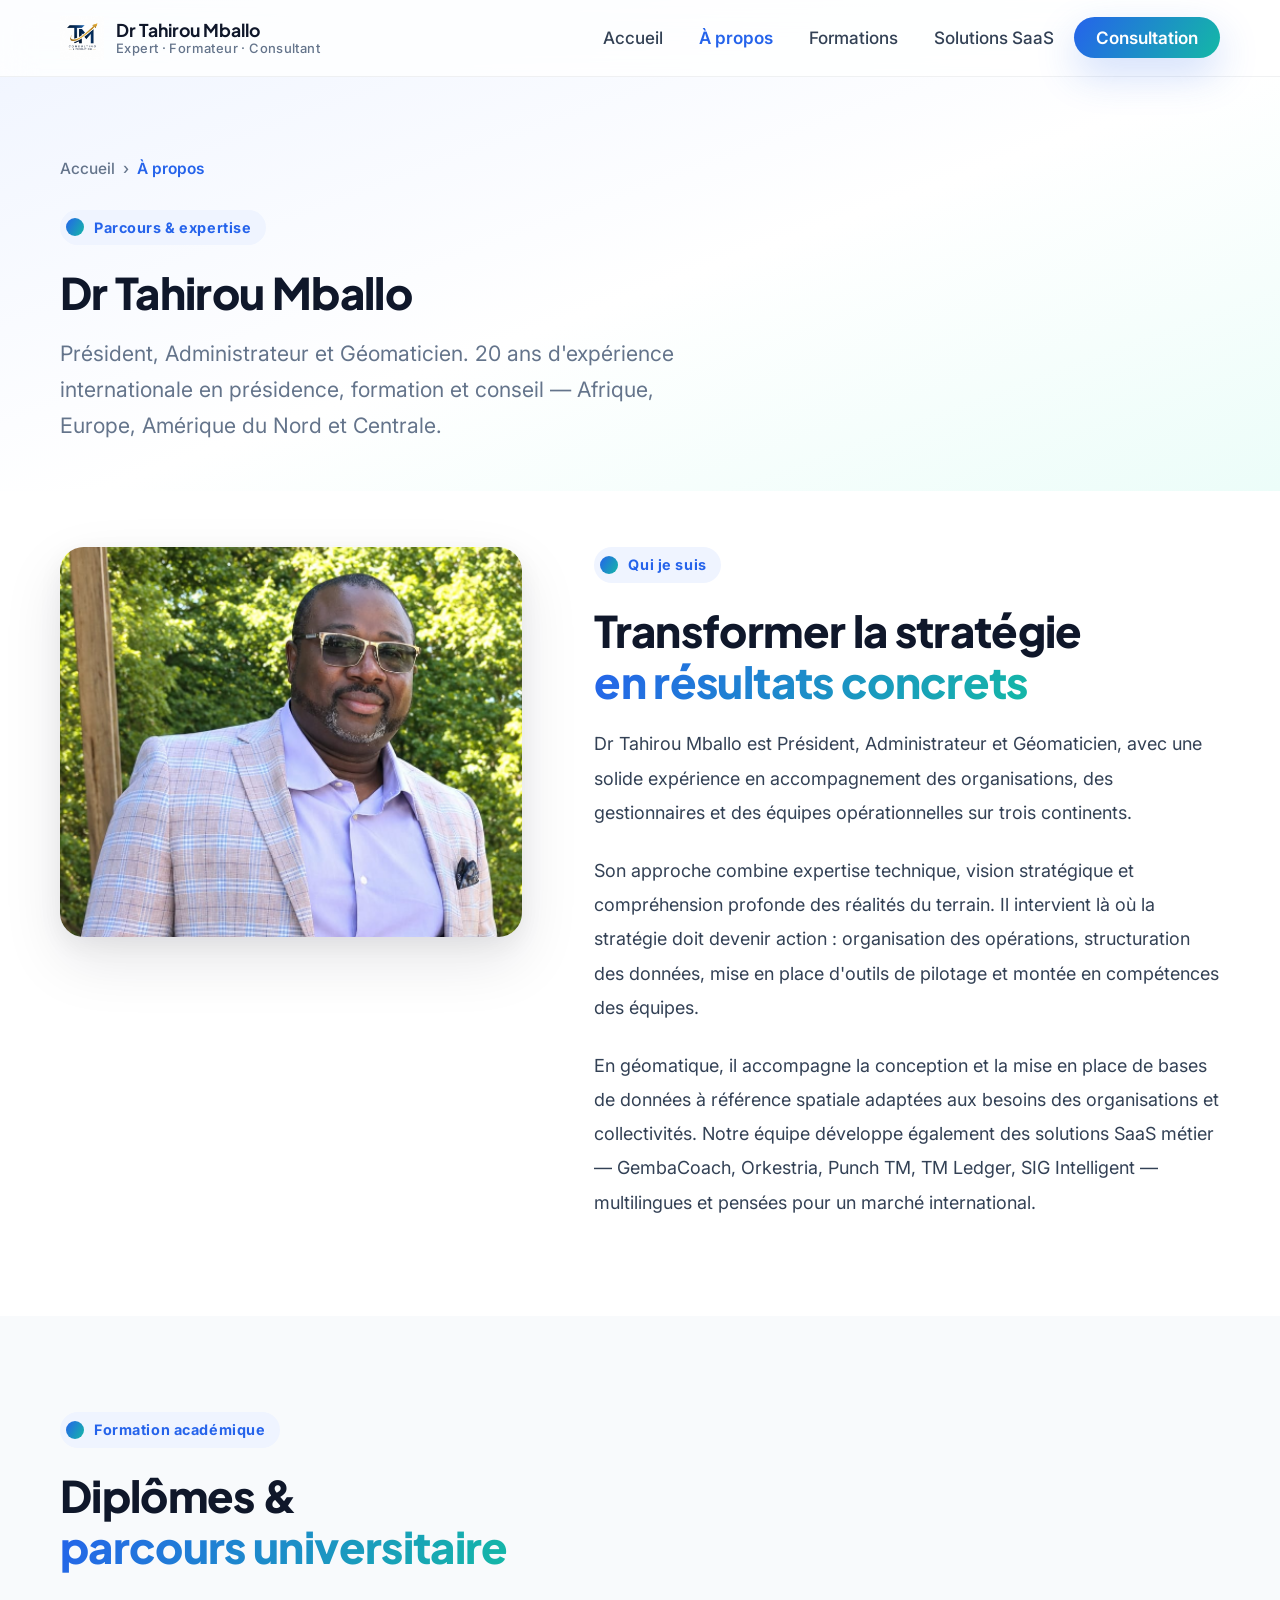
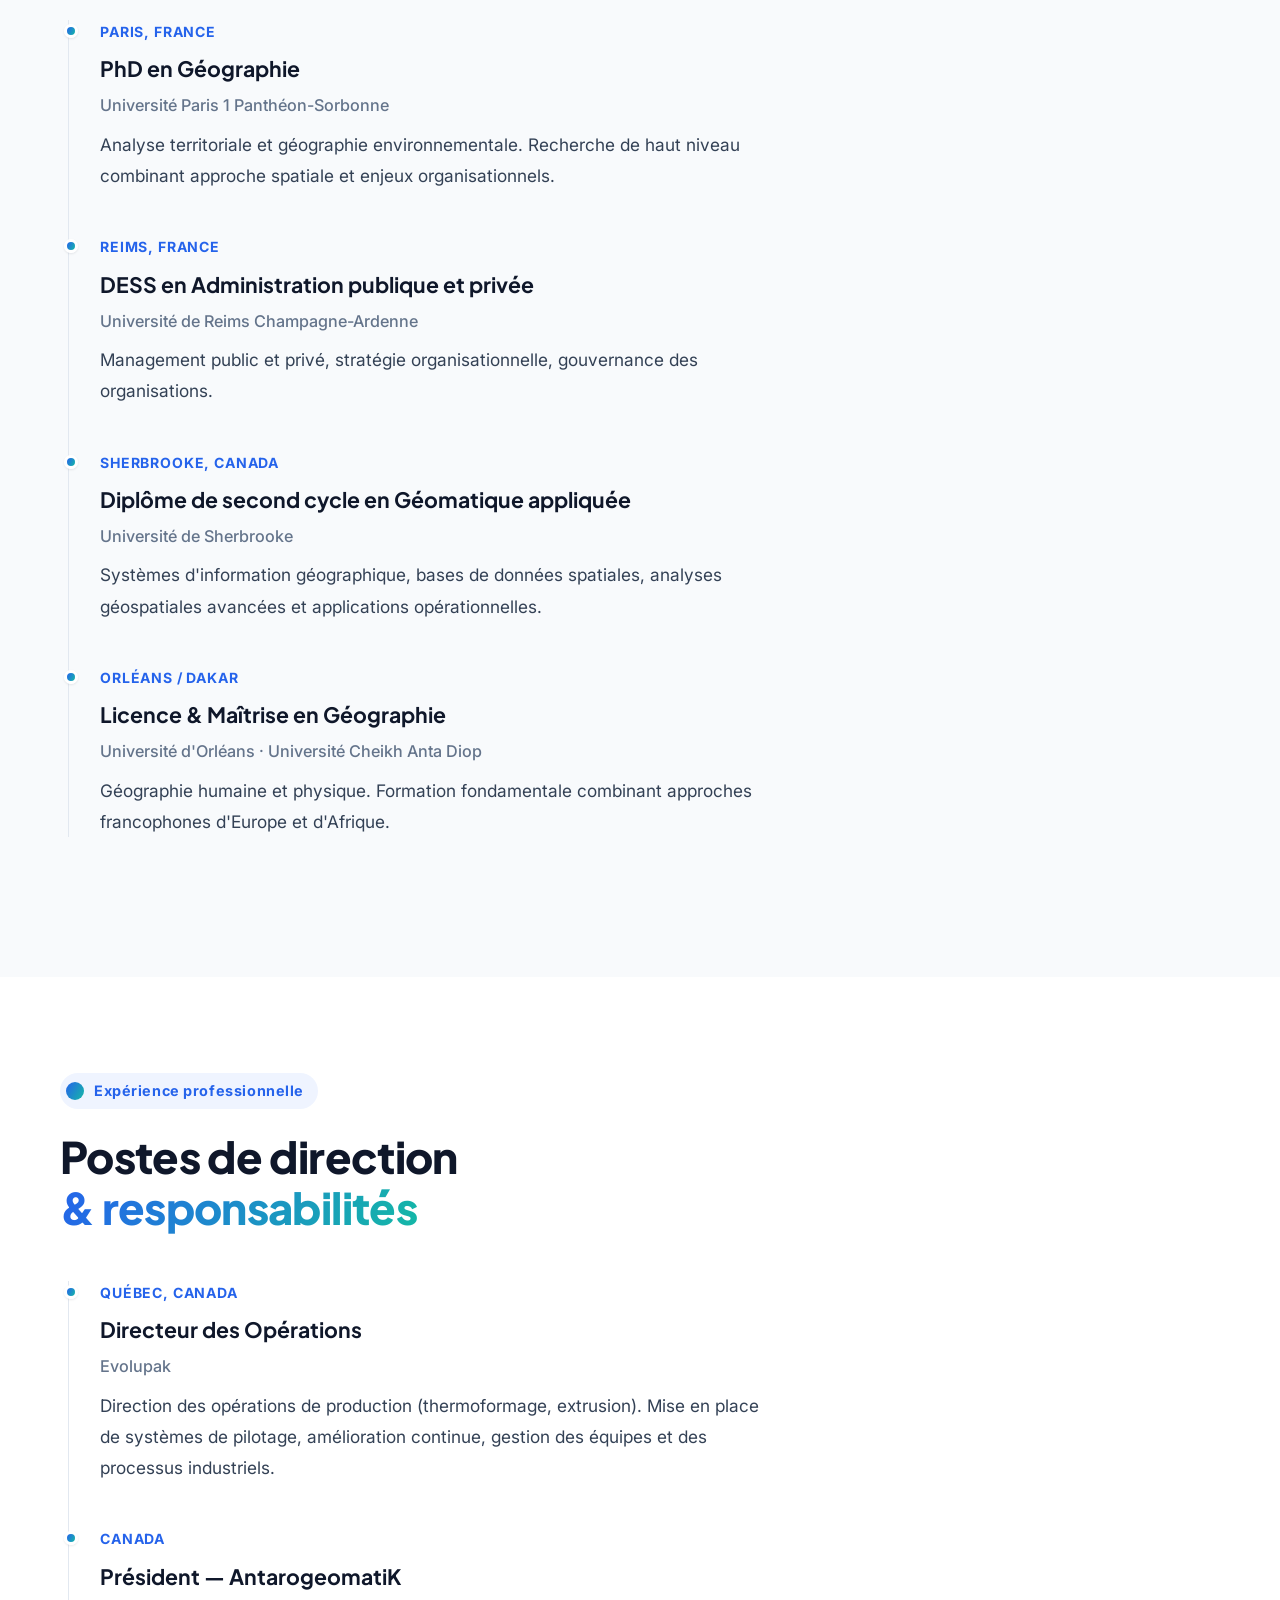
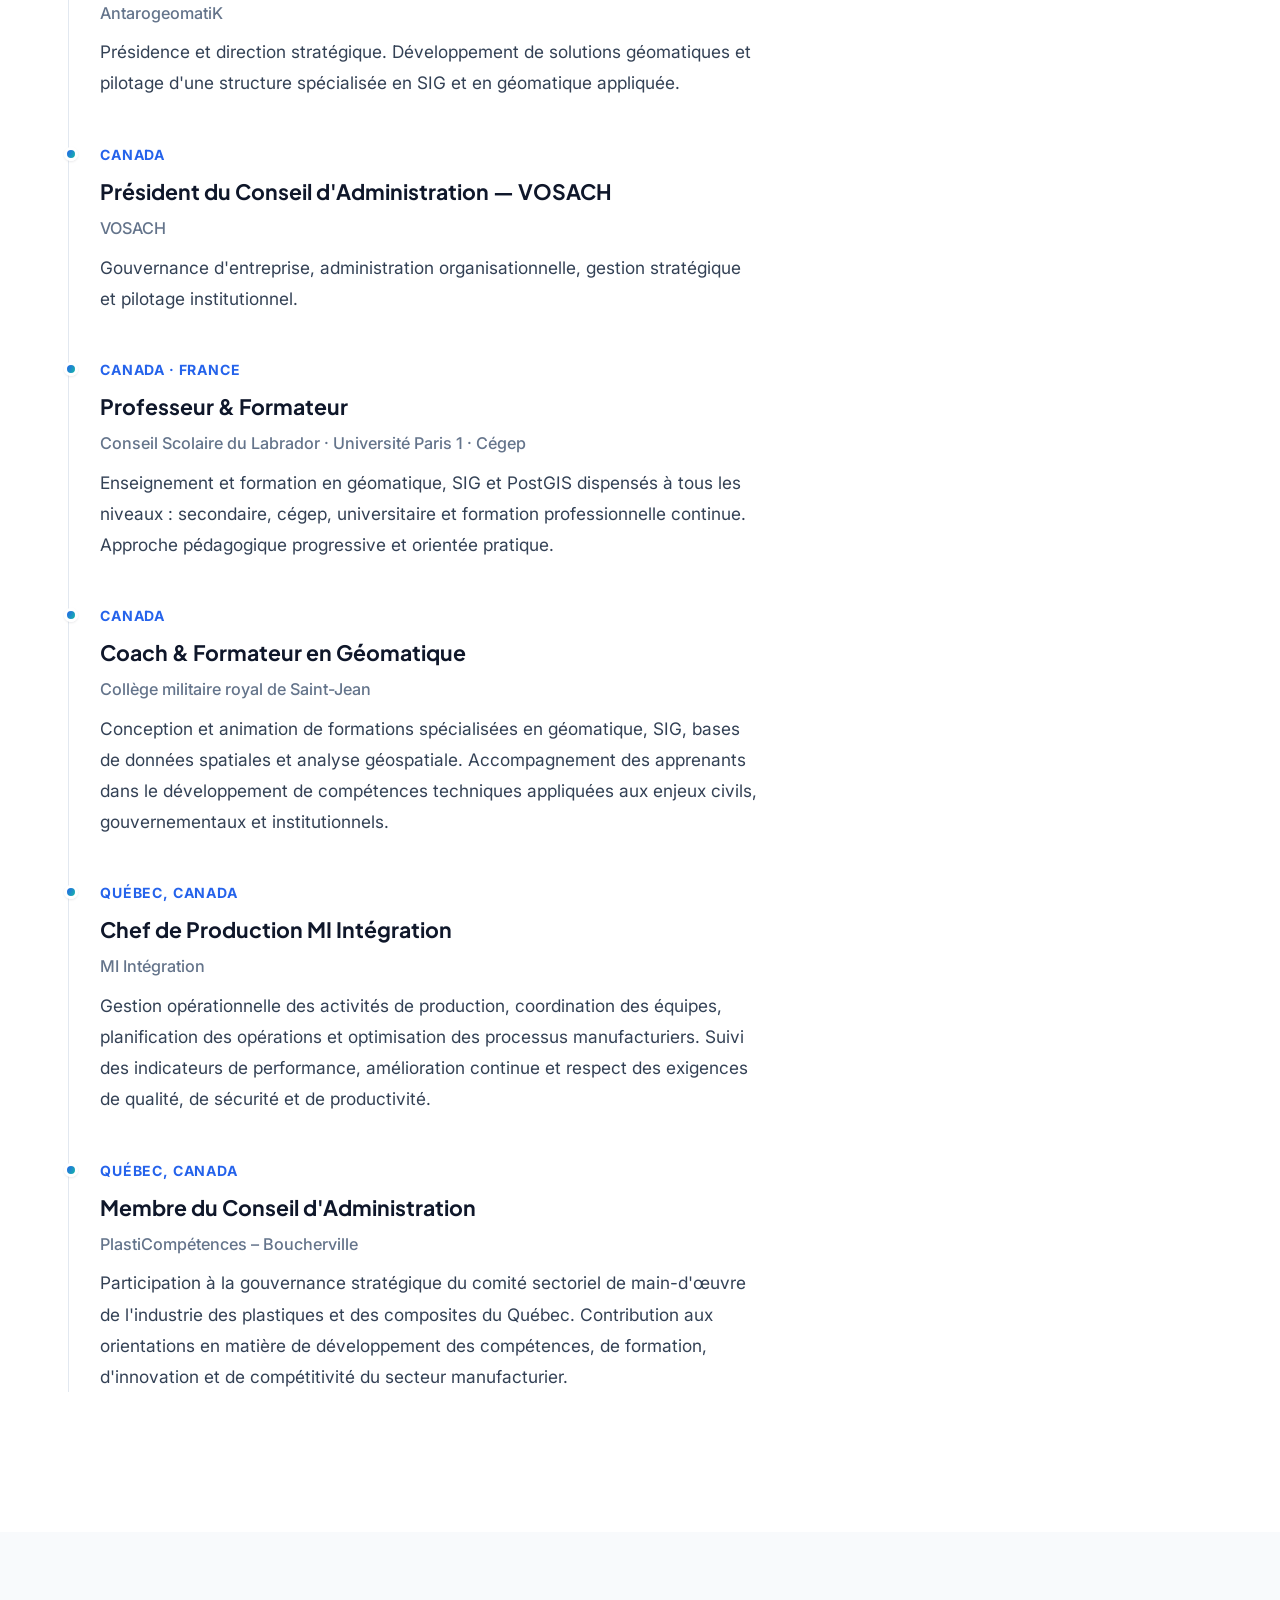
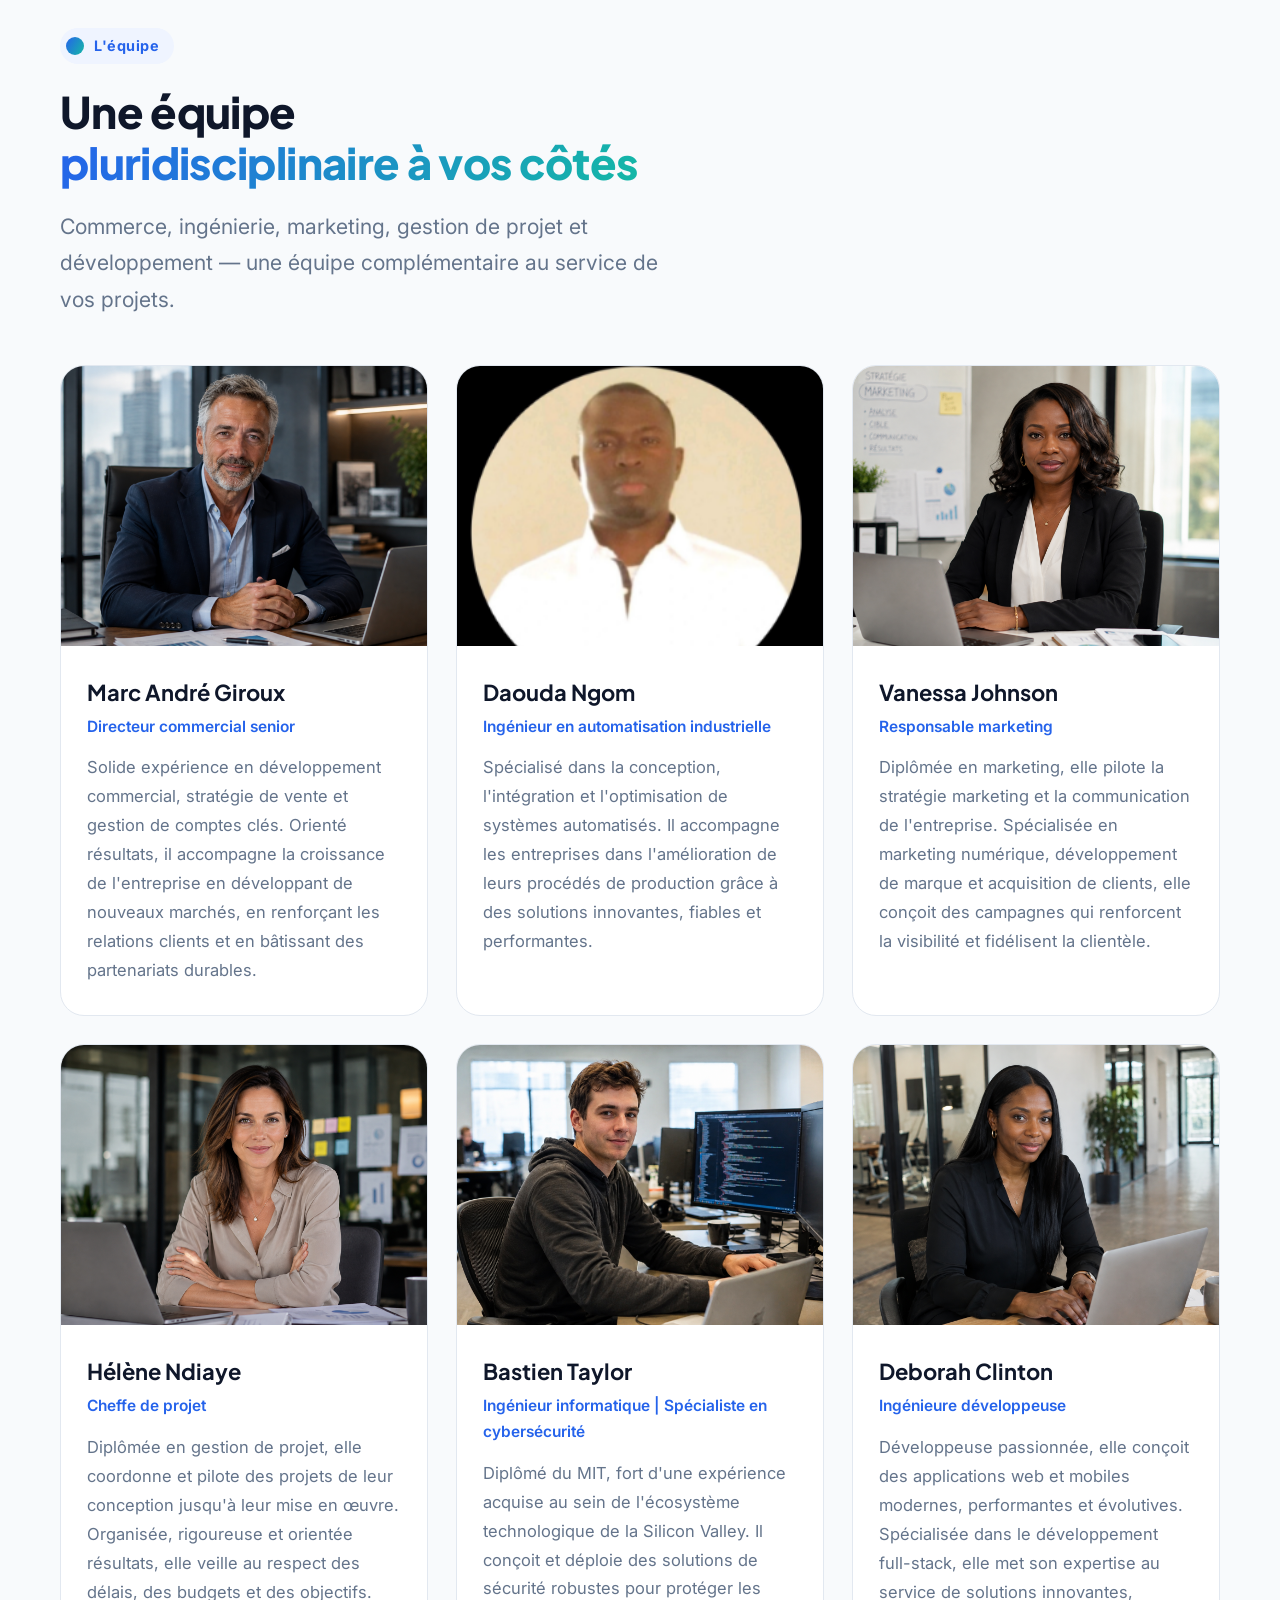
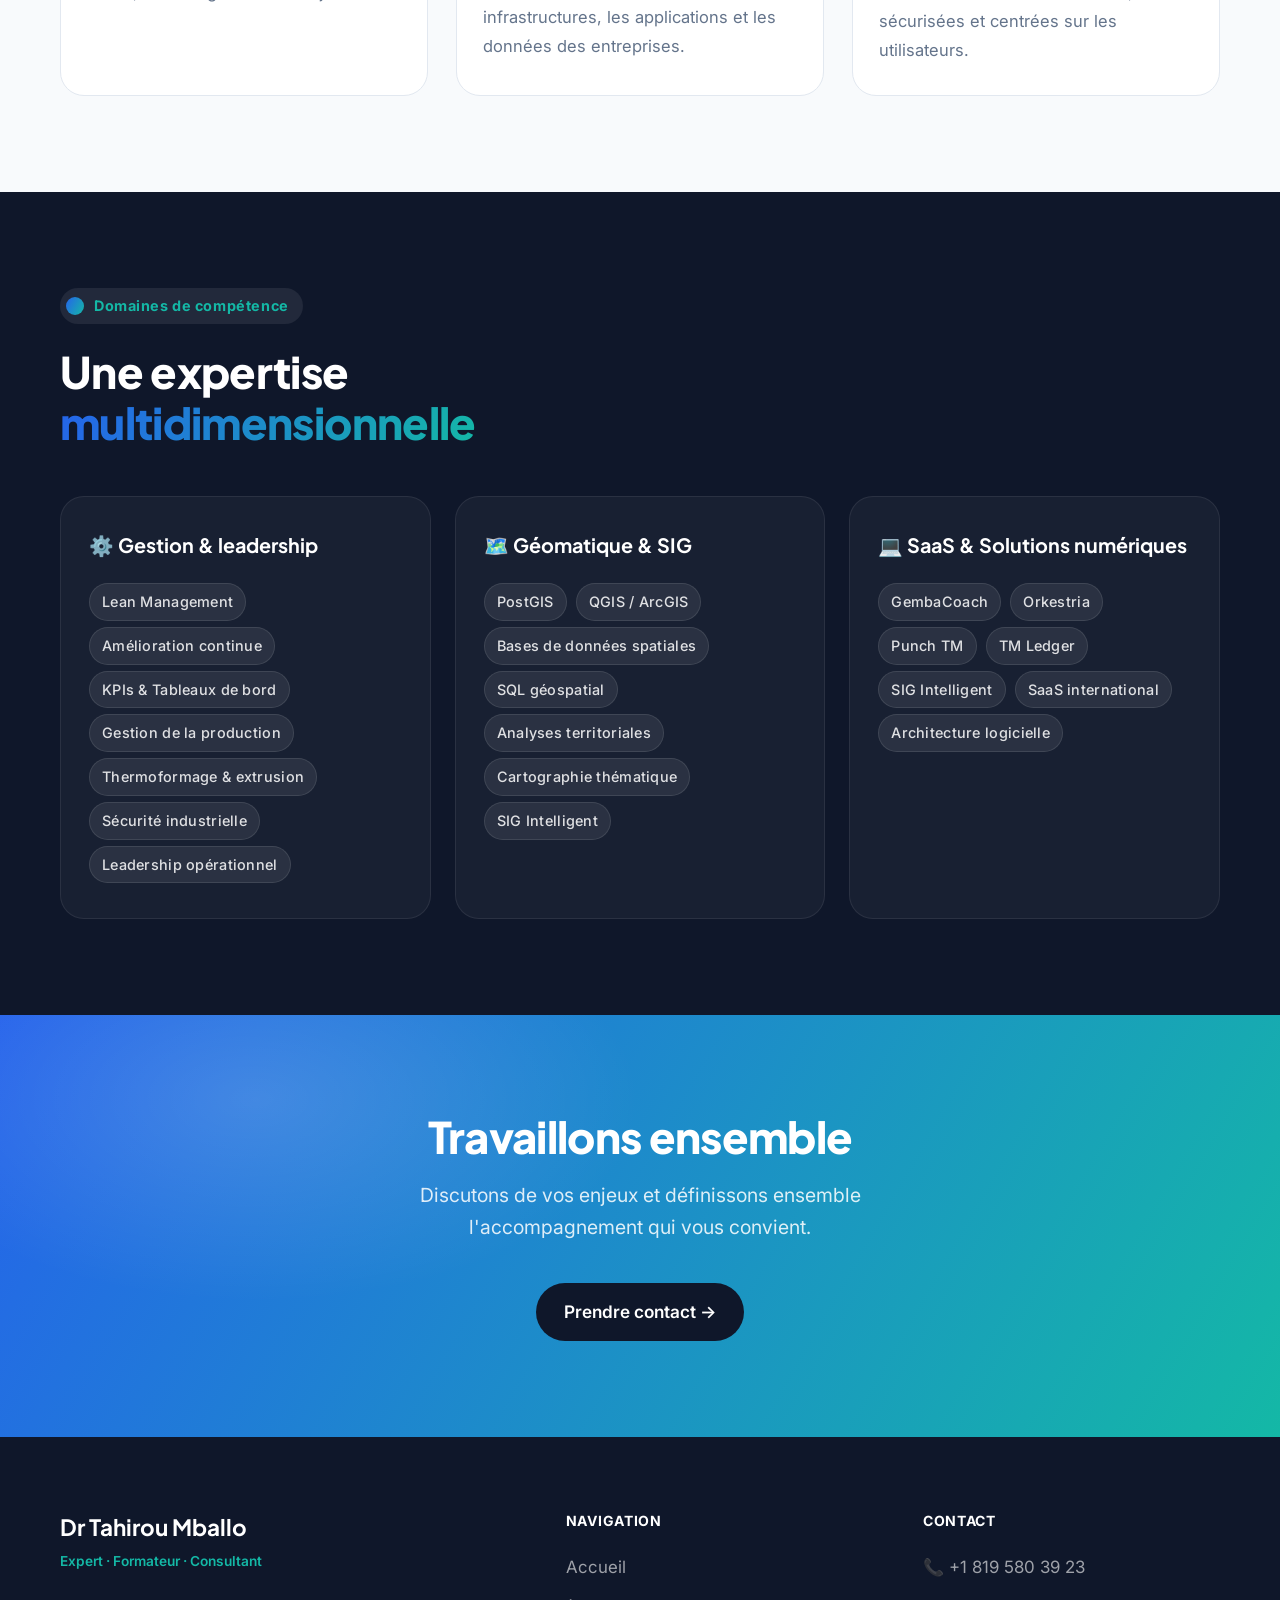
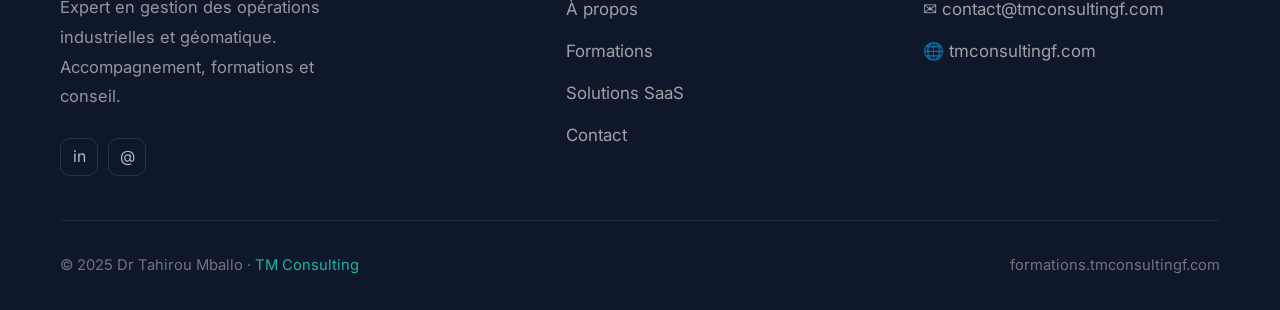
==== commit 0e03b738: "Add files via upload" ====
--- a/a-propos.html
+++ b/a-propos.html
@@ -136,7 +136,7 @@
 
 <nav>
   <div class="nav-inner">
-    <a href="index.html" class="nav-logo">
+    <a href="/" class="nav-logo">
       <img src="logo-tm-consulting.jpeg" alt="TM Consulting & Formation" class="nav-logo-mark" />
       <div class="nav-logo-text">
         <span class="nav-logo-name">Dr Tahirou Mballo</span>
@@ -144,11 +144,11 @@
       </div>
     </a>
     <ul class="nav-links">
-      <li><a href="index.html">Accueil</a></li>
-      <li><a href="a-propos.html" class="active">À propos</a></li>
-      <li><a href="formations.html">Formations</a></li>
-      <li><a href="solutions.html">Solutions SaaS</a></li>
-      <li><a href="contact.html" class="nav-cta">Consultation</a></li>
+      <li><a href="/">Accueil</a></li>
+      <li><a href="a-propos" class="active">À propos</a></li>
+      <li><a href="formations">Formations</a></li>
+      <li><a href="solutions">Solutions SaaS</a></li>
+      <li><a href="contact" class="nav-cta">Consultation</a></li>
     </ul>
     <div class="nav-toggle"><span></span><span></span><span></span></div>
   </div>
@@ -158,7 +158,7 @@
 <div class="page-hero">
   <div class="container page-hero-inner">
     <div class="breadcrumb">
-      <a href="index.html">Accueil</a>
+      <a href="/">Accueil</a>
       <span class="breadcrumb-sep">›</span>
       <span>À propos</span>
     </div>
@@ -452,7 +452,7 @@
   <div class="container">
     <h2 class="section-title">Travaillons ensemble</h2>
     <p>Discutons de vos enjeux et définissons ensemble l'accompagnement qui vous convient.</p>
-    <a href="contact.html" class="btn btn-dark">Prendre contact →</a>
+    <a href="contact" class="btn btn-dark">Prendre contact →</a>
   </div>
 </div>
 
@@ -471,11 +471,11 @@
       <div>
         <div class="footer-col-title">Navigation</div>
         <ul class="footer-links">
-          <li><a href="index.html">Accueil</a></li>
-          <li><a href="a-propos.html">À propos</a></li>
-          <li><a href="formations.html">Formations</a></li>
-          <li><a href="solutions.html">Solutions SaaS</a></li>
-          <li><a href="contact.html">Contact</a></li>
+          <li><a href="/">Accueil</a></li>
+          <li><a href="a-propos">À propos</a></li>
+          <li><a href="formations">Formations</a></li>
+          <li><a href="solutions">Solutions SaaS</a></li>
+          <li><a href="contact">Contact</a></li>
         </ul>
       </div>
       <div>
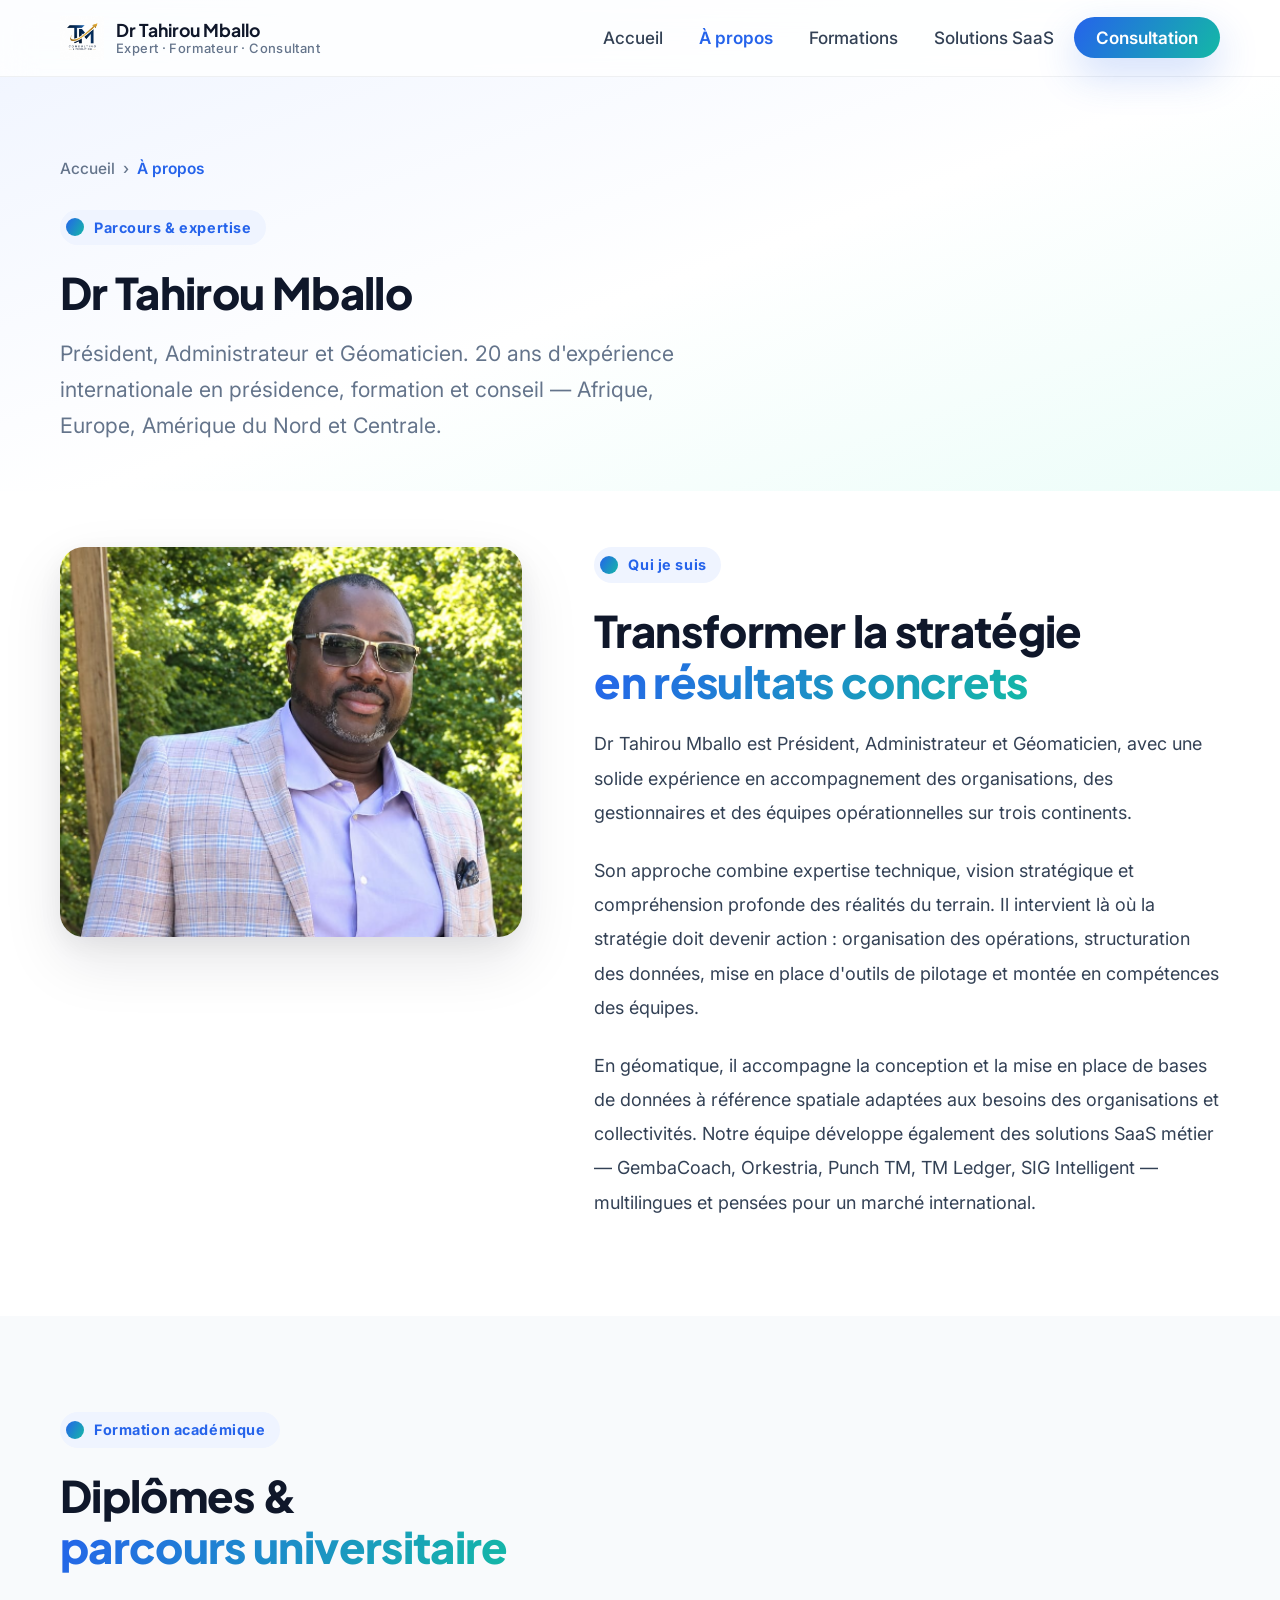
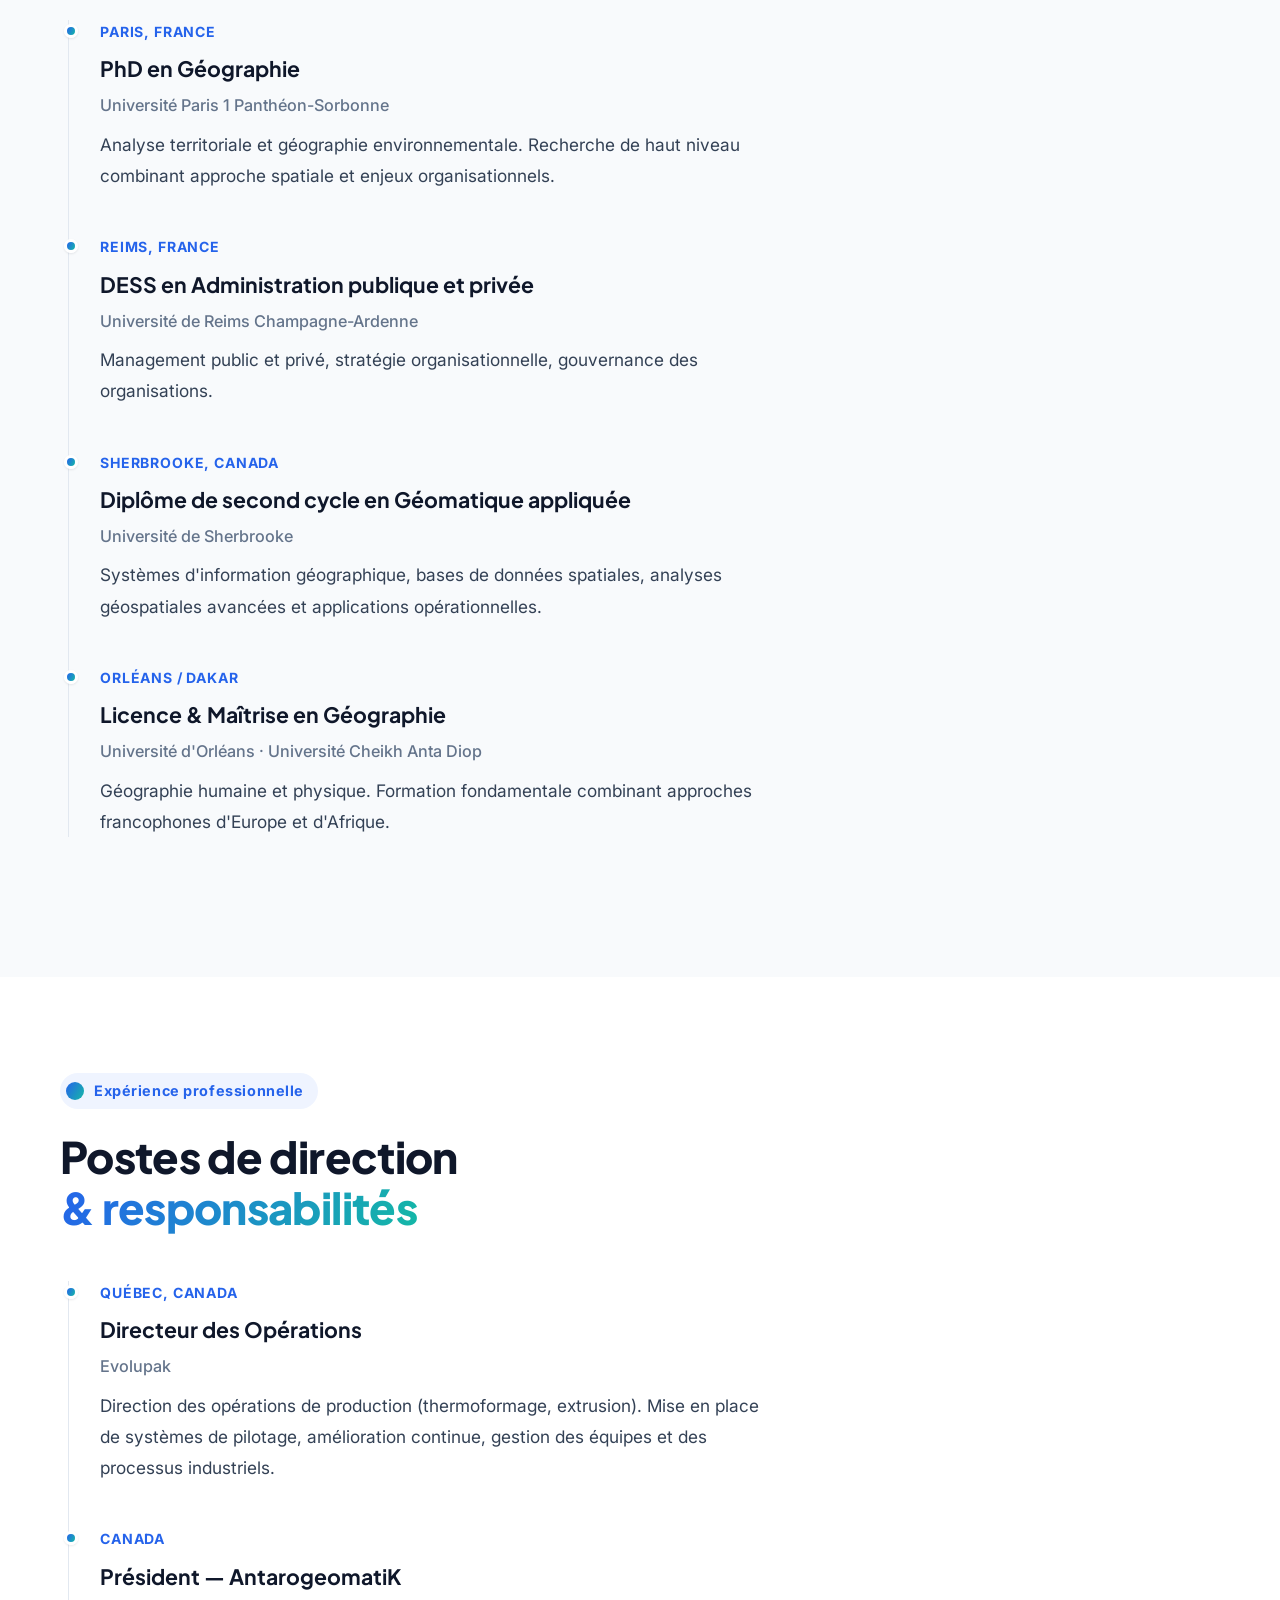
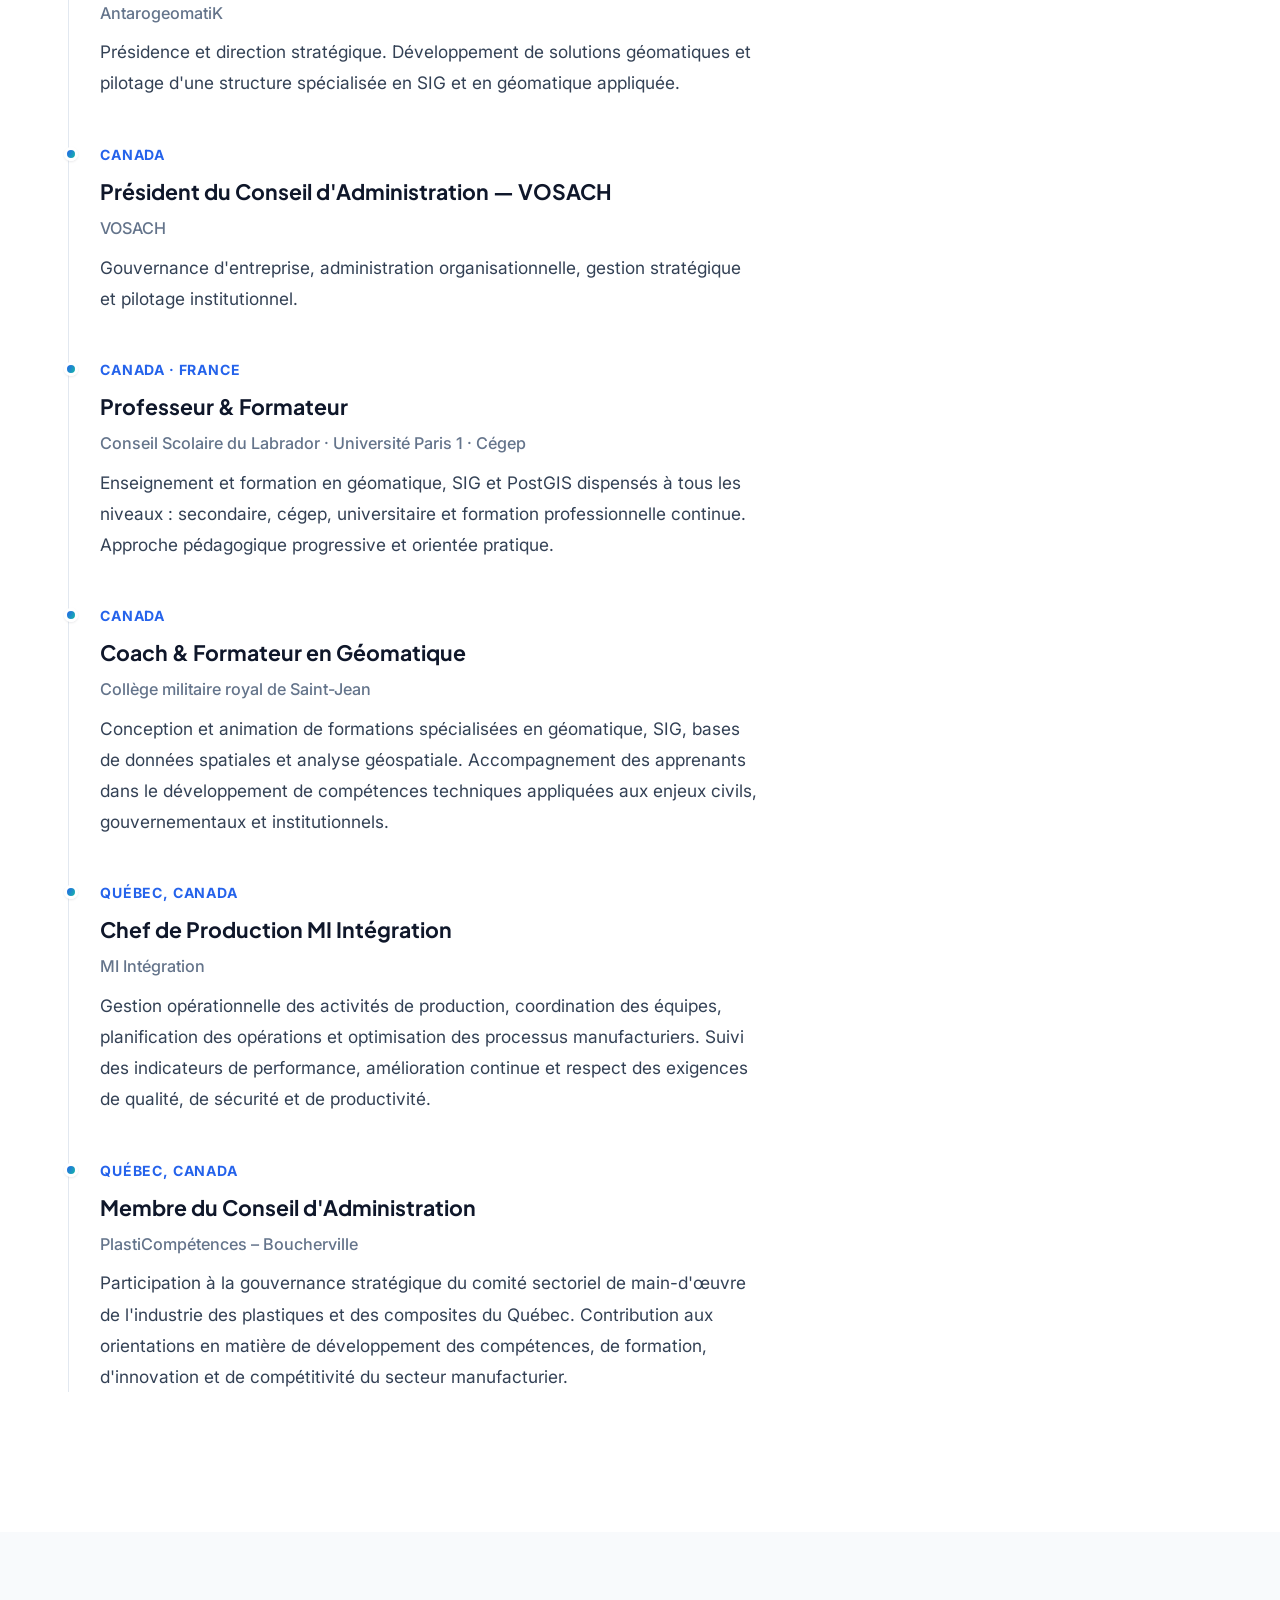
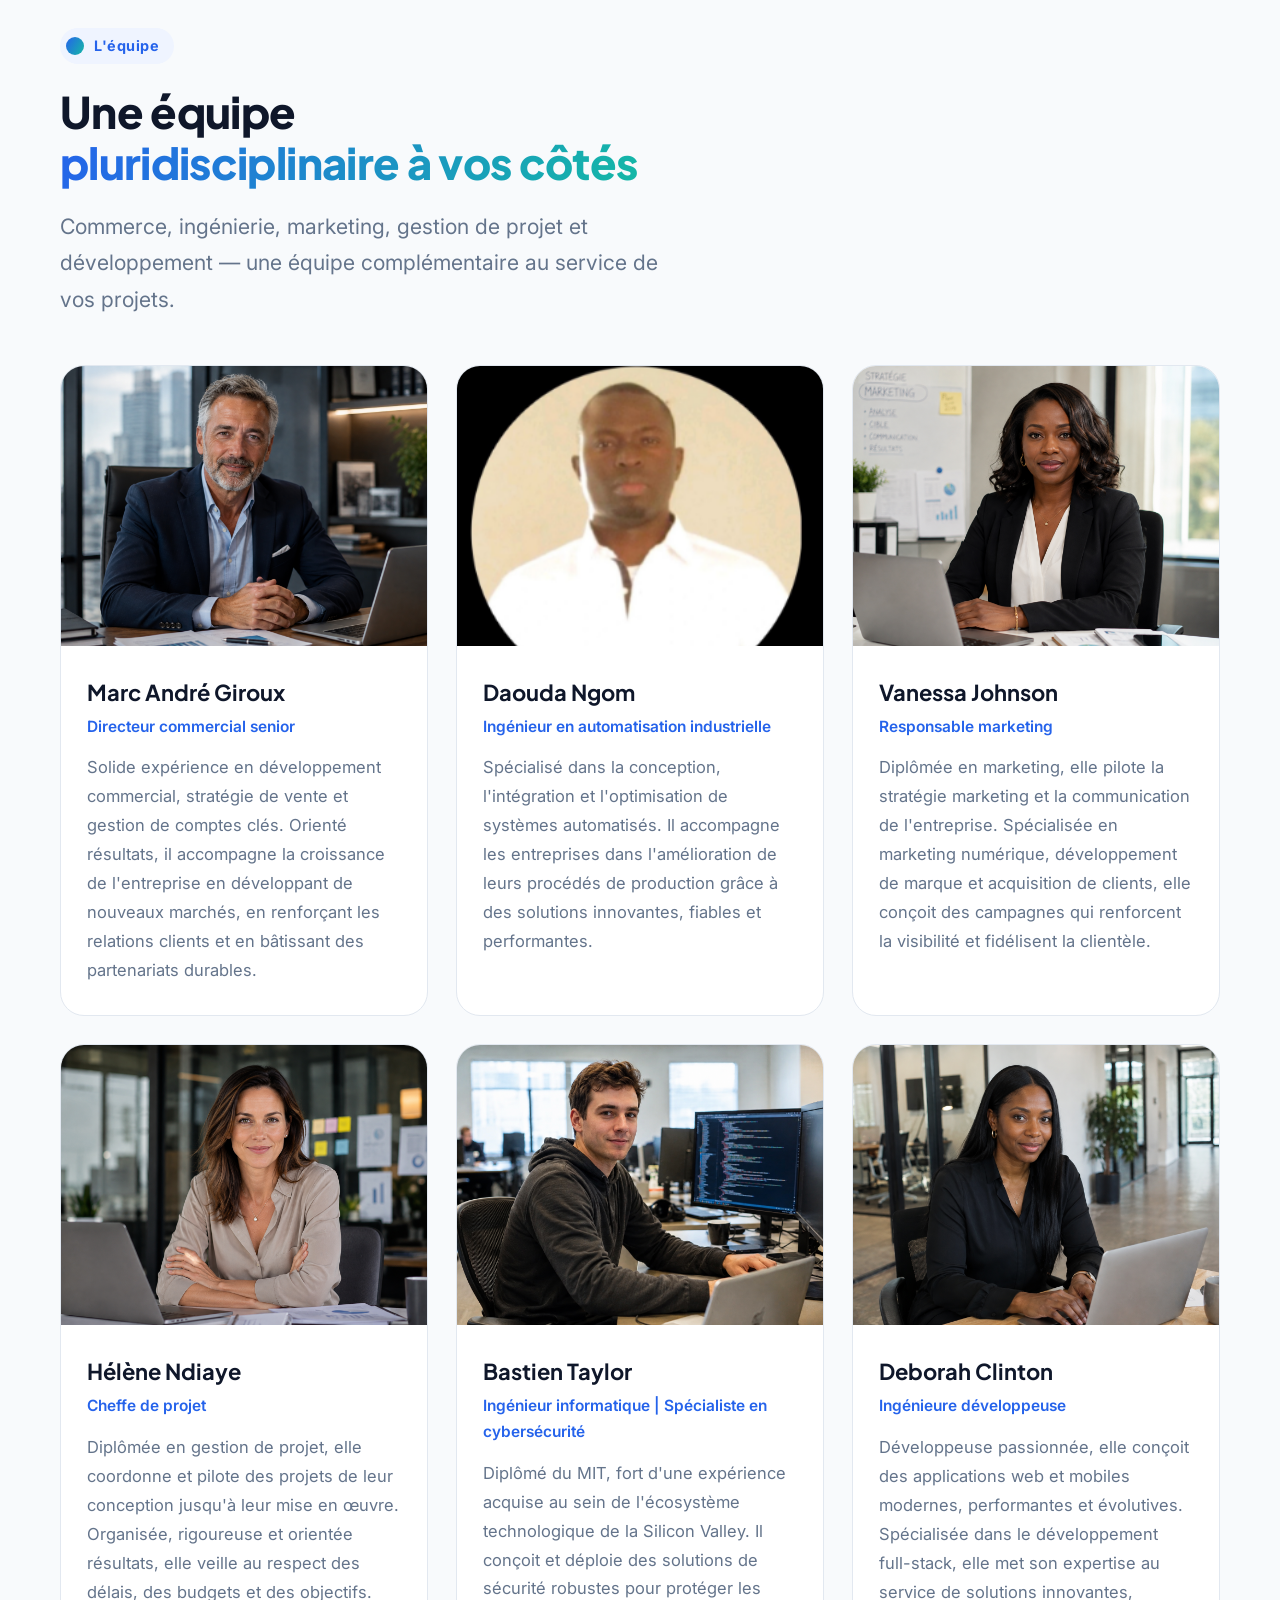
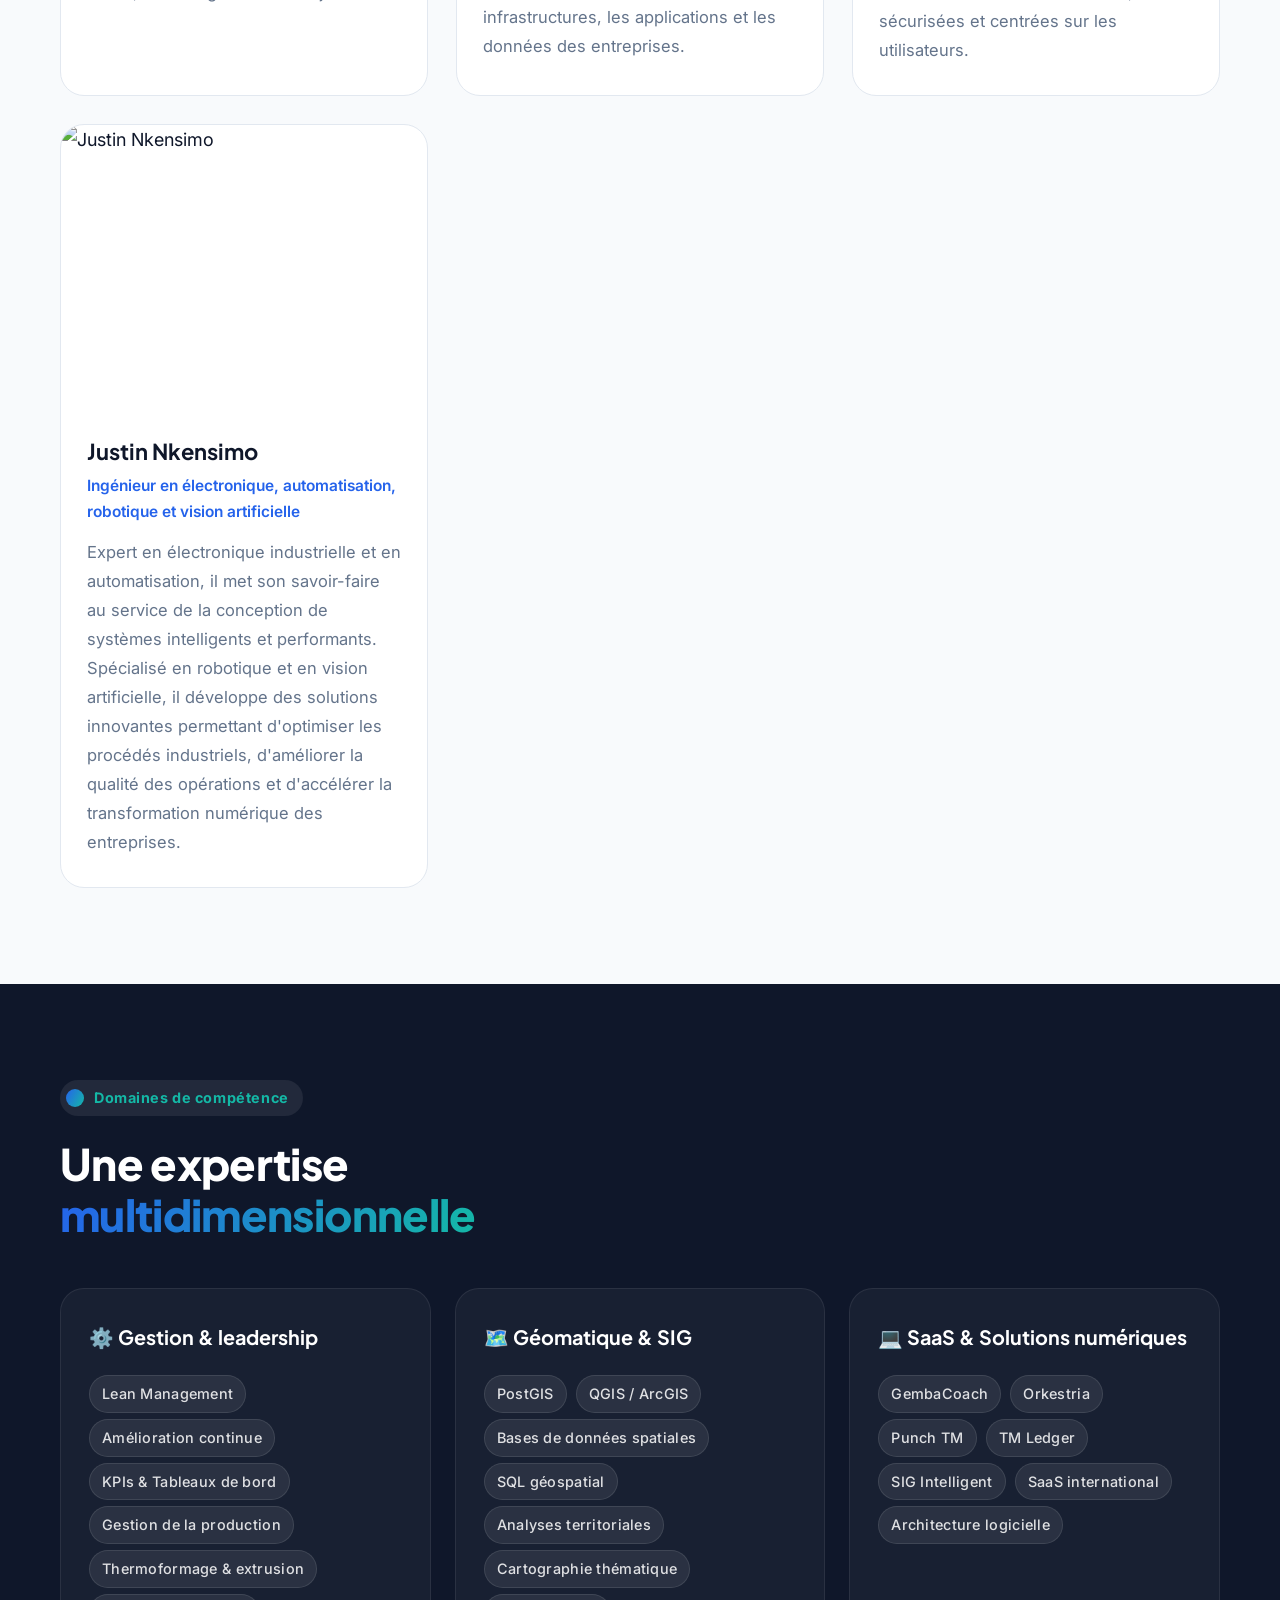
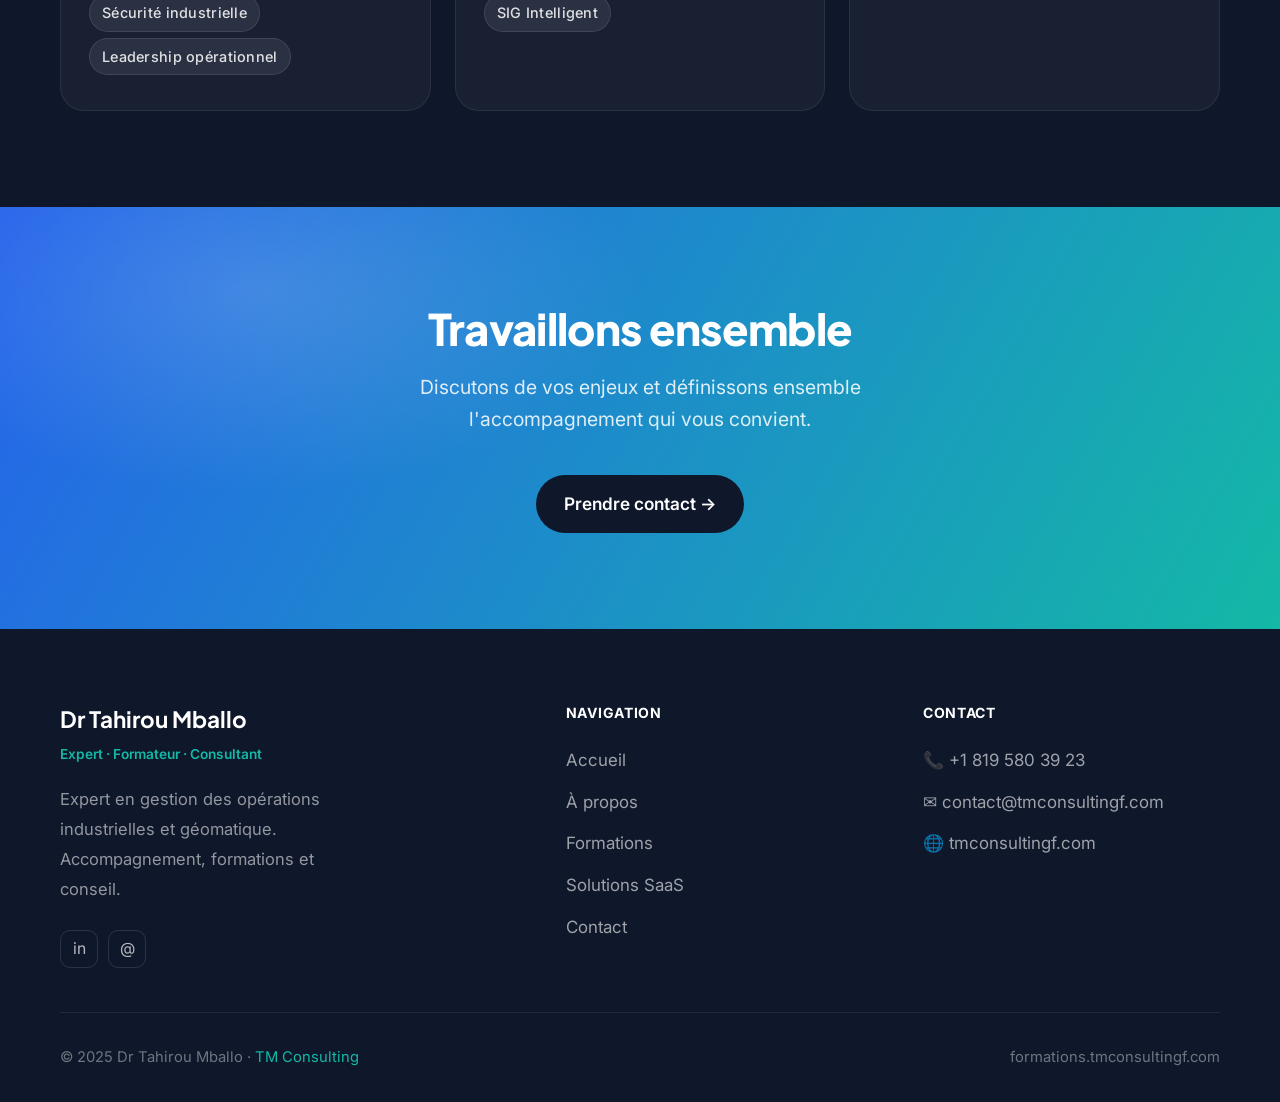
==== commit 7351cf42: "Add files via upload" ====
--- a/a-propos.html
+++ b/a-propos.html
@@ -400,6 +400,17 @@
         </div>
       </div>
 
+      <div class="team-card fade-up">
+        <div class="team-card-img">
+          <img src="team-justin-nkensimo.png" alt="Justin Nkensimo" loading="lazy" />
+        </div>
+        <div class="team-card-body">
+          <div class="team-card-name">Justin Nkensimo</div>
+          <div class="team-card-role">Ingénieur en électronique, automatisation, robotique et vision artificielle</div>
+          <p class="team-card-bio">Expert en électronique industrielle et en automatisation, il met son savoir-faire au service de la conception de systèmes intelligents et performants. Spécialisé en robotique et en vision artificielle, il développe des solutions innovantes permettant d'optimiser les procédés industriels, d'améliorer la qualité des opérations et d'accélérer la transformation numérique des entreprises.</p>
+        </div>
+      </div>
+
     </div>
   </div>
 </section>
